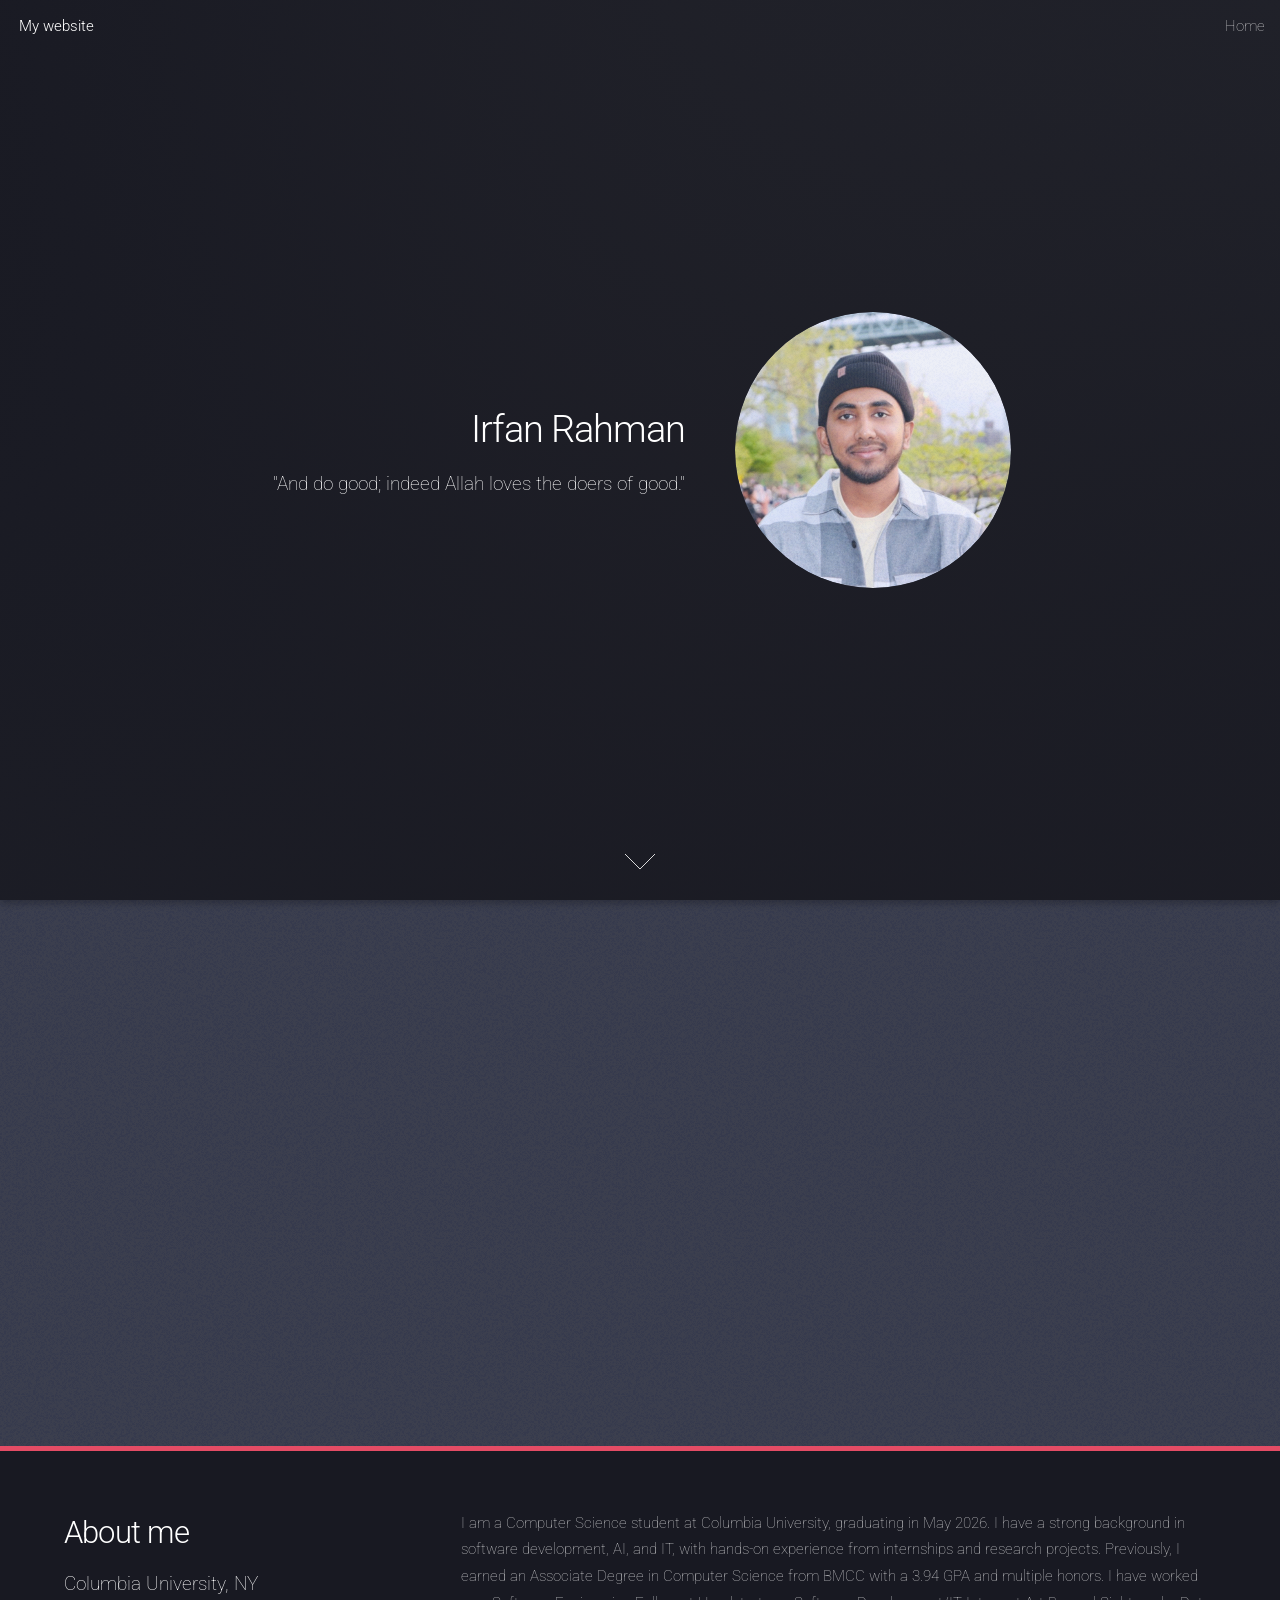
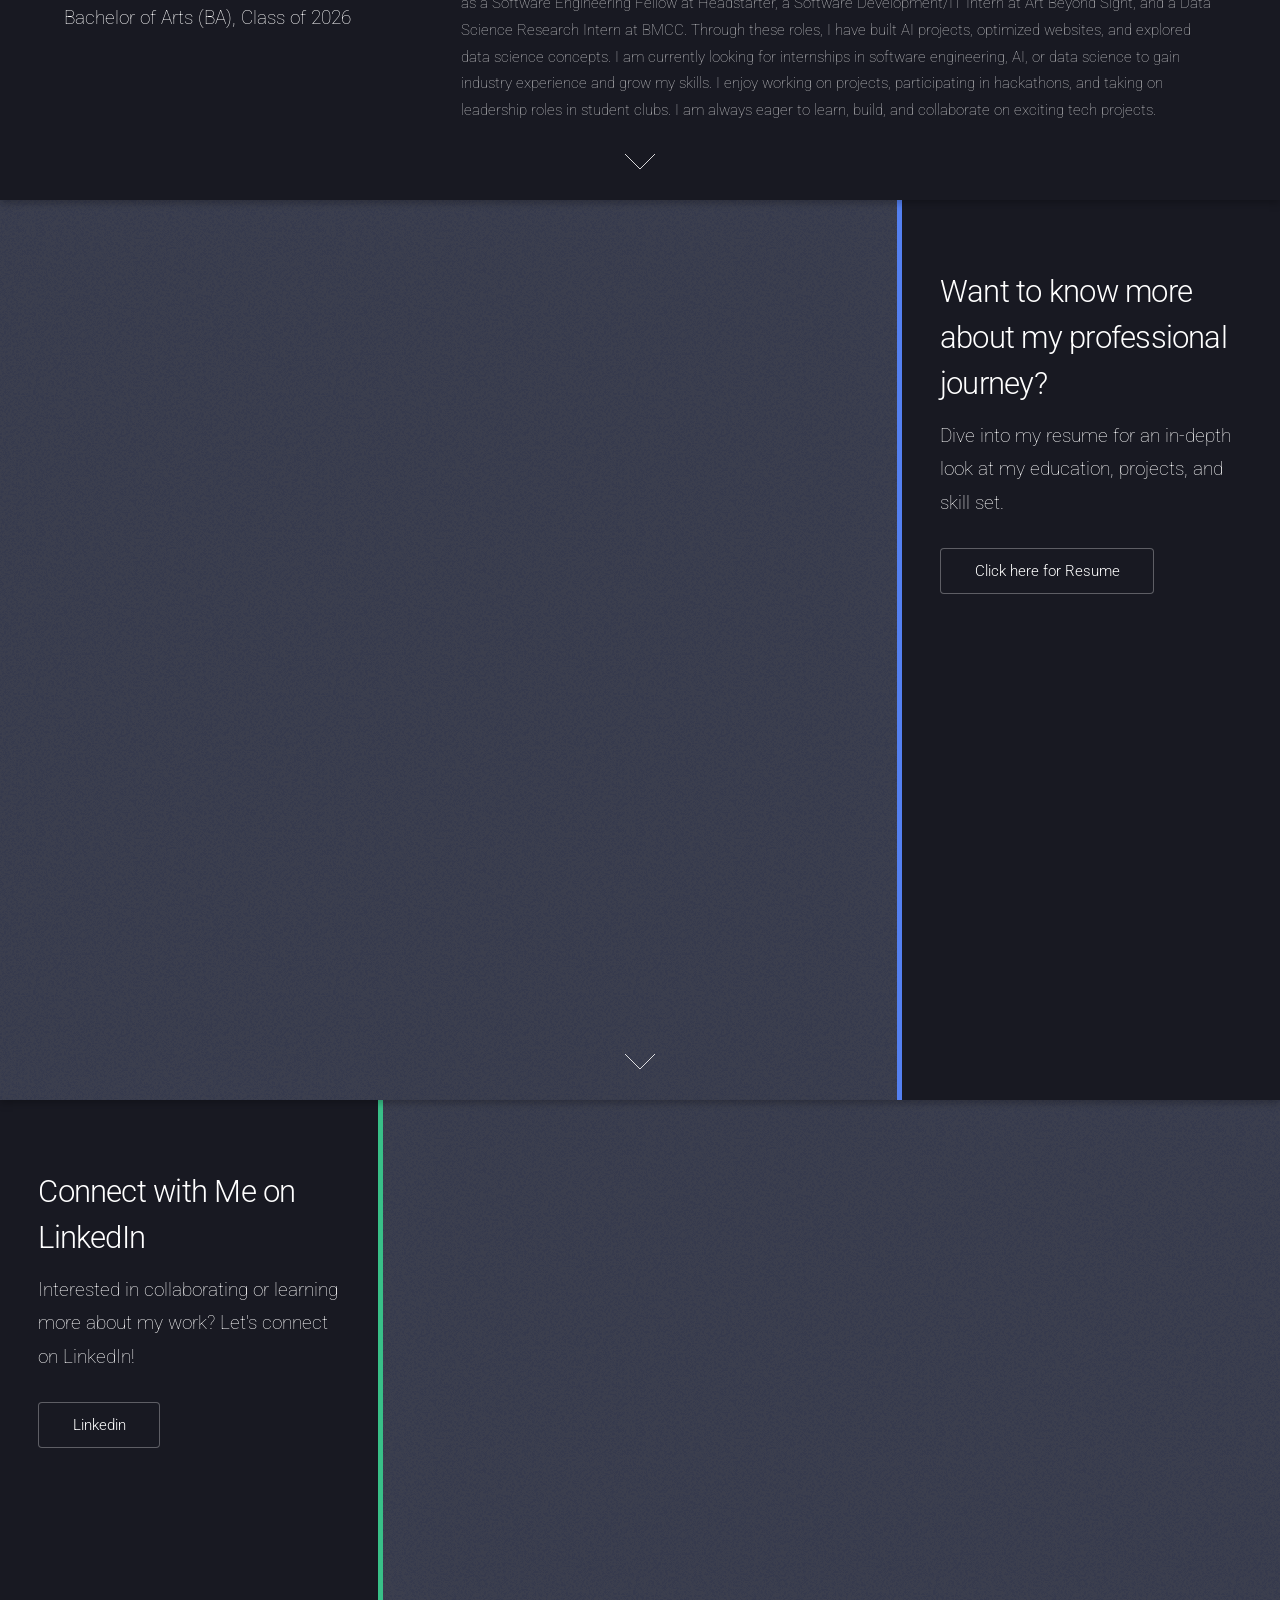
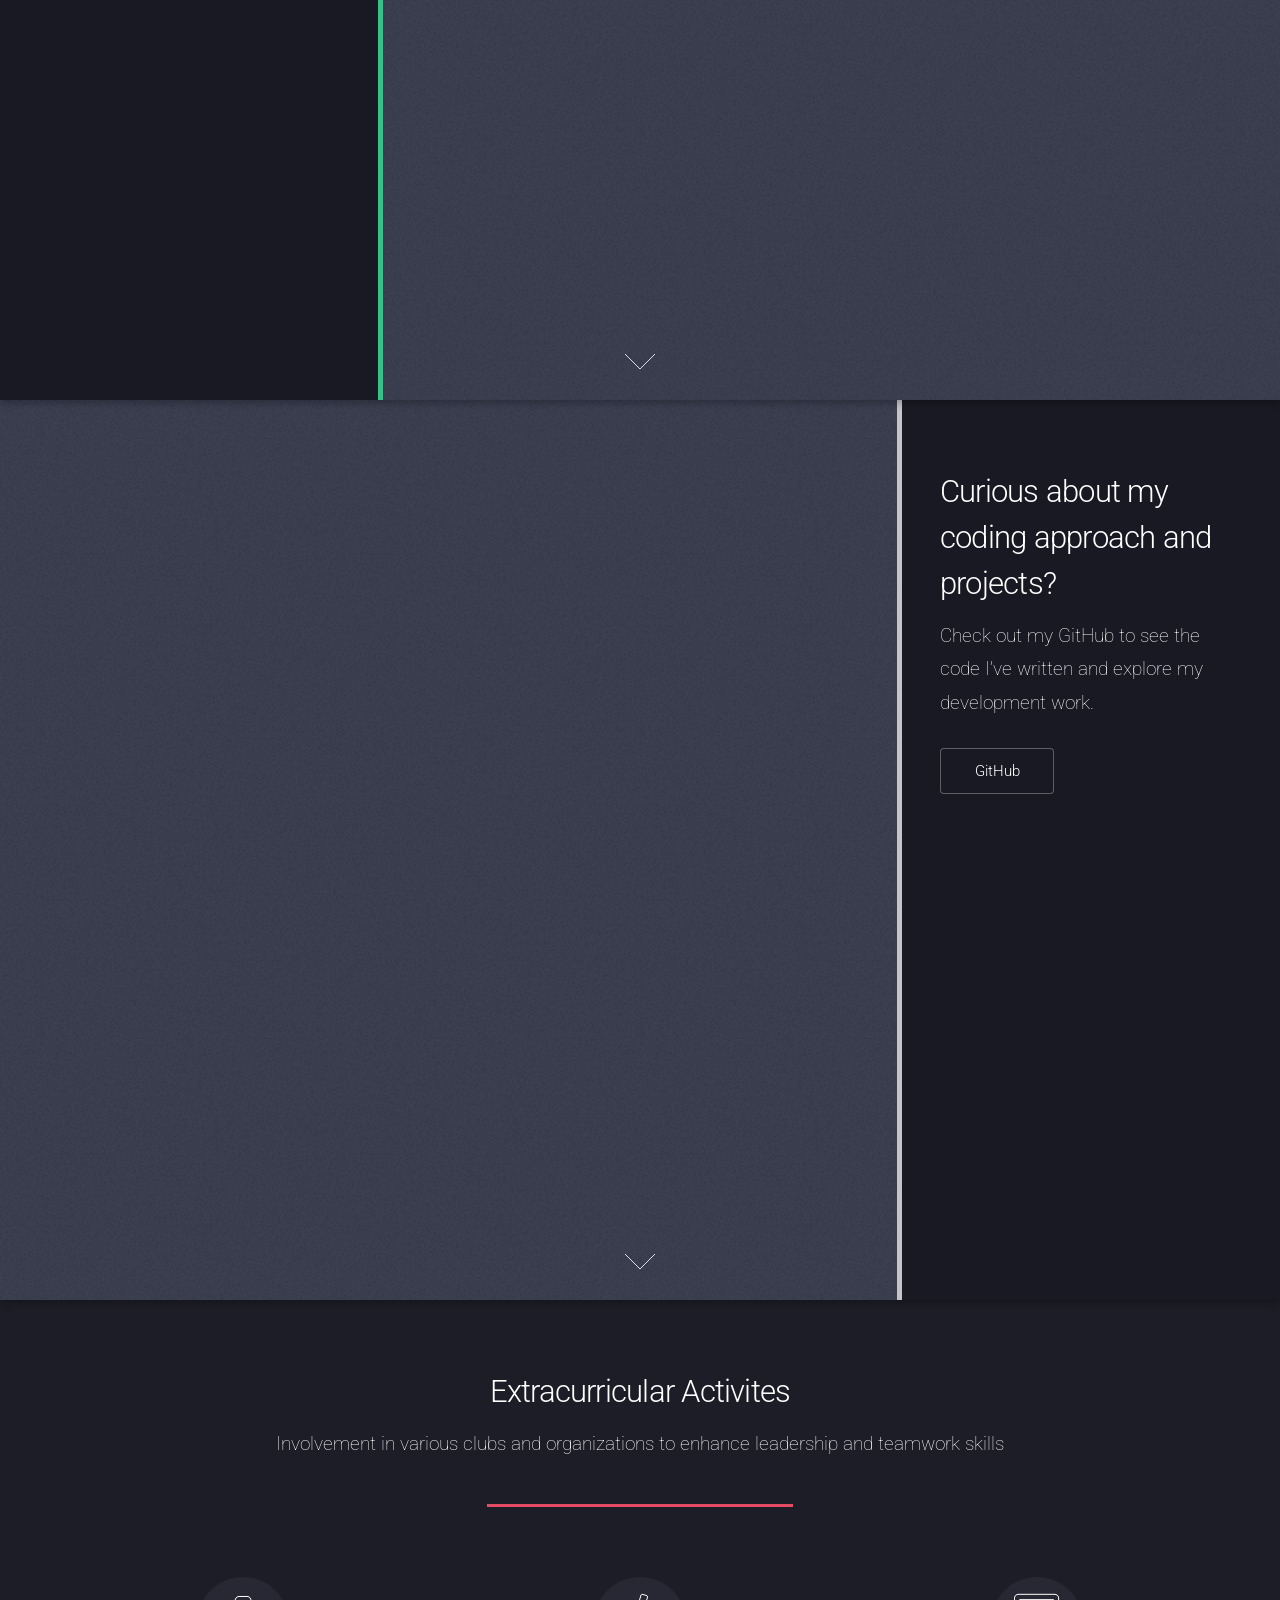
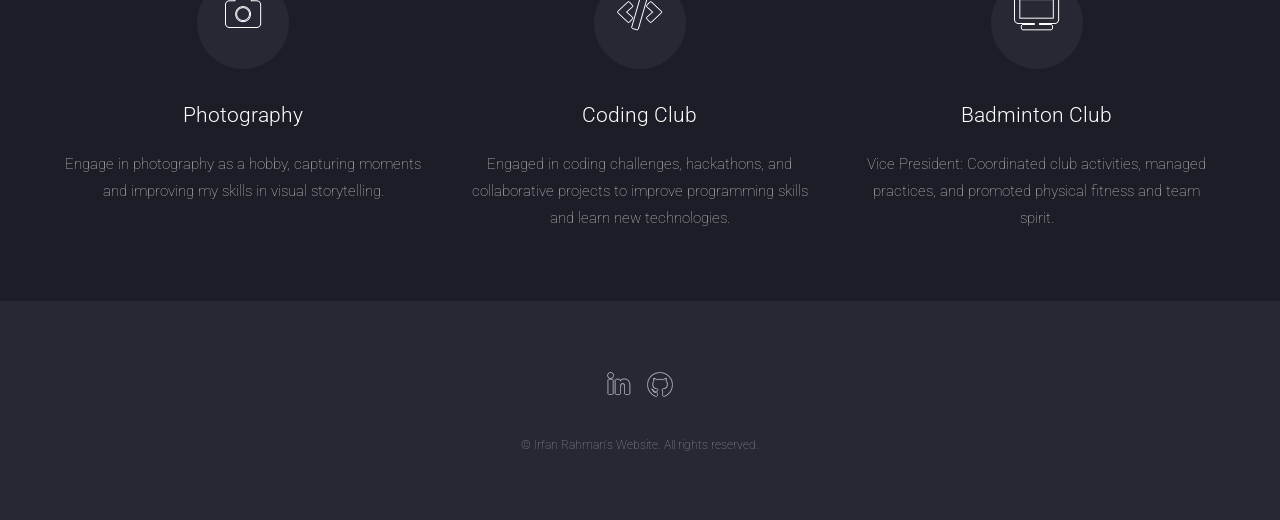
==== index.html @ 09e48b48 "Update the Bio" ====
<!DOCTYPE HTML>

<html>
	<head>
		<title>Irfan Rahman's website</title>
		<meta charset="utf-8" />
		<meta name="viewport" content="width=device-width, initial-scale=1, user-scalable=no" />
		<link rel="stylesheet" href="assets/css/main.css" />
		<noscript><link rel="stylesheet" href="assets/css/noscript.css" /></noscript>

		<!-- Google tag (gtag.js) -->
		<script async src="https://www.googletagmanager.com/gtag/js?id=G-J9W0MHD4BP"></script>
		<script>
		window.dataLayer = window.dataLayer || [];
		function gtag(){dataLayer.push(arguments);}
		gtag('js', new Date());

		gtag('config', 'G-J9W0MHD4BP');
		</script>
		
	</head>
	<body class="is-preload landing">
		<div id="page-wrapper">

			<!-- Header -->
				<header id="header">
					<h1 id="logo"><a href="index.html">My website</a></h1>
					<nav id="nav">
						<ul>
							<li><a href="index.html">Home</a></li>
						</ul>
					</nav>
				</header>

			<!-- Banner -->
				<section id="banner">
					<div class="content">
						<header>
							<h2>Irfan Rahman</h2>
							<p>"And do good; indeed Allah loves the doers of good."</p>
						</header>
						<span class="image"><img src="images/image01.jpeg" alt="" /></span>
					</div>
					<a href="#one" class="goto-next scrolly">Next</a>
				</section>

			<!-- One -->
				<section id="one" class="spotlight style1 bottom">
					<span class="image fit main"><img src="images/image02.jpg" alt="" /></span>
					<div class="content">
						<div class="container">
							<div class="row">
								<div class="col-4 col-12-medium">
									<header>
										<h2>About me</h2>
										<p>Columbia University, NY <br> Bachelor of Arts (BA), Class of 2026 </p>
									</header>
								</div>
								<div class="col-8 col-12-medium">
									<p>
										I am a Computer Science student at Columbia University, graduating in May 2026. I have a strong background in software development, AI, and IT, with hands-on experience from internships and research projects. Previously, I earned an Associate Degree in Computer Science from BMCC with a 3.94 GPA and multiple honors.

										I have worked as a Software Engineering Fellow at Headstarter, a Software Development/IT Intern at Art Beyond Sight, and a Data Science Research Intern at BMCC. Through these roles, I have built AI projects, optimized websites, and explored data science concepts.
										
										I am currently looking for internships in software engineering, AI, or data science to gain industry experience and grow my skills. I enjoy working on projects, participating in hackathons, and taking on leadership roles in student clubs. I am always eager to learn, build, and collaborate on exciting tech projects.</p>
								</div>

							</div>
						</div>
					</div>
					<a href="#two" class="goto-next scrolly">Next</a>
				</section>

			<!-- Two -->
				<section id="two" class="spotlight style2 right">
					<span class="image fit main"><img src="images/image03.jpg" alt="" /></span>
					<div class="content">
						<header>
							<h2>Want to know more about my professional journey?</h2>
							<p>Dive into my resume for an in-depth look at my education, projects, and skill set.</p>
						</header>
						<ul class="actions">
							<li><a href="https://docs.google.com/document/d/1k5MdHJC9OQ_FTLEFs6Q3yPu6JiuLiS8Z/edit?usp=sharing&ouid=113984586094733277003&rtpof=true&sd=true" class="button">Click here for Resume</a></li>
						</ul>
					</div>
					<a href="#three" class="goto-next scrolly">Next</a>
				</section>

			<!-- Three -->
				<section id="three" class="spotlight style3 left">
					<span class="image fit main bottom"><img src="images/Image04.webp" alt="" /></span>
					<div class="content">
						<header>
							<h2>Connect with Me on LinkedIn</h2>
							<p>Interested in collaborating or learning more about my work? Let's connect on LinkedIn!</p>
						</header>
						<ul class="actions">
							<li><a href="https://www.linkedin.com/in/irfan-rahman-897496257/" class="button">Linkedin</a></li>
						</ul>
					</div>
					<a href="#four" class="goto-next scrolly">Next</a>
				</section>

				<!-- Four -->
				<section id="four" class="spotlight style4 right">
					<span class="image fit main bottom"><img src="images/image05.jpg" alt="" /></span>
					<div class="content">
						<header>
							<h2>Curious about my coding approach and projects?</h2>
							<p>Check out my GitHub to see the code I’ve written and explore my development work.</p>
						</header>
						<ul class="actions">
							<li><a href="https://github.com/irfanrahman1" class="button">GitHub</a></li>
						</ul>
					</div>
					<a href="#five" class="goto-next scrolly">Next</a>
				</section>
			<!-- Five -->
				<section id="five" class="wrapper style1 special fade-up">
					<div class="container">
						<header class="major">
							<h2>Extracurricular Activites</h2>
							<p>Involvement in various clubs and organizations to enhance leadership and teamwork skills</p>
						</header>
						<div class="box alt">
							<div class="row gtr-uniform">
								<section class="col-4 col-6-medium col-12-xsmall">
									<span class="icon solid alt major fa-camera"></span>
									<h3>Photography</h3>
									<p>Engage in photography as a hobby, capturing moments and improving my skills in visual storytelling.</p>
								</section>
								<section class="col-4 col-6-medium col-12-xsmall">
									<span class="icon solid alt major fa-code"></span>
									<h3>Coding Club</h3>
									<p>Engaged in coding challenges, hackathons, and collaborative projects to improve programming skills and learn new technologies.</p>
								</section>
								<section class="col-4 col-6-medium col-12-xsmall">
									<span class="icon solid alt major fa-tv"></span>
									<h3>Badminton Club</h3>
									<p>Vice President: Coordinated club activities, managed practices, and promoted physical fitness and team spirit.</p>
								</section>
															
						</div>
						<!--<footer class="major">
							<ul class="actions special">
								<li><a href="#" class="button">Magna sed feugiat</a></li>
							</ul>
						</footer> -->
					</div>
				</section>

			<!-- Five 
				<section id="five" class="wrapper style2 special fade">
					<div class="container">
						<header>
							<h2>Magna faucibus lorem diam</h2>
							<p>Ante metus praesent faucibus ante integer id accumsan eleifend</p>
						</header>
						<form method="post" action="#" class="cta">
							<div class="row gtr-uniform gtr-50">
								<div class="col-8 col-12-xsmall"><input type="email" name="email" id="email" placeholder="Your Email Address" /></div>
								<div class="col-4 col-12-xsmall"><input type="submit" value="Get Started" class="fit primary" /></div>
							</div>
						</form>
					</div>
				</section> -->

			<!-- Footer -->
				<footer id="footer">
					<ul class="icons">
						<li><a href="https://www.linkedin.com/in/irfan-rahman-897496257/" class="icon brands alt fa-linkedin-in"><span class="label">LinkedIn</span></a></li>
						<li><a href="https://github.com/irfanrahman1" class="icon brands alt fa-github"><span class="label">GitHub</span></a></li>
					</ul>
					<ul class="copyright">
						<li>&copy; Irfan Rahman's Website. All rights reserved.</li>
					</ul>
				</footer>

		</div>

		<!-- Scripts -->
			<script src="assets/js/jquery.min.js"></script>
			<script src="assets/js/jquery.scrolly.min.js"></script>
			<script src="assets/js/jquery.dropotron.min.js"></script>
			<script src="assets/js/jquery.scrollex.min.js"></script>
			<script src="assets/js/browser.min.js"></script>
			<script src="assets/js/breakpoints.min.js"></script>
			<script src="assets/js/util.js"></script>
			<script src="assets/js/main.js"></script>

	</body>
</html>
---- assets/css/main.css ----
@import url("fontawesome-all.min.css");
@import url("https://fonts.googleapis.com/css?family=Roboto:100,300,100italic,300italic");



html, body, div, span, applet, object,
iframe, h1, h2, h3, h4, h5, h6, p, blockquote,
pre, a, abbr, acronym, address, big, cite,
code, del, dfn, em, img, ins, kbd, q, s, samp,
small, strike, strong, sub, sup, tt, var, b,
u, i, center, dl, dt, dd, ol, ul, li, fieldset,
form, label, legend, table, caption, tbody,
tfoot, thead, tr, th, td, article, aside,
canvas, details, embed, figure, figcaption,
footer, header, hgroup, menu, nav, output, ruby,
section, summary, time, mark, audio, video {
	margin: 0;
	padding: 0;
	border: 0;
	font-size: 100%;
	font: inherit;
	vertical-align: baseline;}

article, aside, details, figcaption, figure,
footer, header, hgroup, menu, nav, section {
	display: block;}

body {
	line-height: 1;
}

ol, ul {
	list-style: none;
}

blockquote, q {
	quotes: none;
}

	blockquote:before, blockquote:after, q:before, q:after {
		content: '';
		content: none;
	}

table {
	border-collapse: collapse;
	border-spacing: 0;
}

body {
	-webkit-text-size-adjust: none;
}

mark {
	background-color: transparent;
	color: inherit;
}

input::-moz-focus-inner {
	border: 0;
	padding: 0;
}

input, select, textarea {
	-moz-appearance: none;
	-webkit-appearance: none;
	-ms-appearance: none;
	appearance: none;
}

/* Basic */

	html {
		box-sizing: border-box;
	}

	*, *:before, *:after {
		box-sizing: inherit;
	}

	html, body {
		background: #1c1d26;
	}

	body.is-preload *, body.is-preload *:before, body.is-preload *:after {
		-moz-animation: none !important;
		-webkit-animation: none !important;
		-ms-animation: none !important;
		animation: none !important;
		-moz-transition: none !important;
		-webkit-transition: none !important;
		-ms-transition: none !important;
		transition: none !important;
	}

	body, input, select, textarea {
		color: rgba(255, 255, 255, 0.75);
		font-family: "Roboto", Helvetica, sans-serif;
		font-size: 15pt;
		font-weight: 100;
		line-height: 1.75em;
	}

	a {
		-moz-transition: border-color 0.2s ease-in-out, color 0.2s ease-in-out;
		-webkit-transition: border-color 0.2s ease-in-out, color 0.2s ease-in-out;
		-ms-transition: border-color 0.2s ease-in-out, color 0.2s ease-in-out;
		transition: border-color 0.2s ease-in-out, color 0.2s ease-in-out;
		border-bottom: dotted 1px;
		color: #e44c65;
		text-decoration: none;
	}

		a:hover {
			color: #e44c65 !important;
			border-bottom-color: transparent;
		}

	strong, b {
		color: #ffffff;
		font-weight: 300;
	}

	em, i {
		font-style: italic;
	}

	p {
		margin: 0 0 2em 0;
	}

	h1, h2, h3, h4, h5, h6 {
		color: #ffffff;
		font-weight: 300;
		line-height: 1em;
		margin: 0 0 1em 0;
	}

		h1 a, h2 a, h3 a, h4 a, h5 a, h6 a {
			color: inherit;
			border: 0;
		}

	h2 {
		font-size: 2em;
		line-height: 1.5em;
		letter-spacing: -0.025em;
	}

	h3 {
		font-size: 1.35em;
		line-height: 1.5em;
	}

	h4 {
		font-size: 1.1em;
		line-height: 1.5em;
	}

	h5 {
		font-size: 0.9em;
		line-height: 1.5em;
	}

	h6 {
		font-size: 0.7em;
		line-height: 1.5em;
	}

	sub {
		font-size: 0.8em;
		position: relative;
		top: 0.5em;
	}

	sup {
		font-size: 0.8em;
		position: relative;
		top: -0.5em;
	}

	hr {
		border: 0;
		border-bottom: solid 1px rgba(255, 255, 255, 0.3);
		margin: 3em 0;
	}

		hr.major {
			margin: 4em 0;
		}

	blockquote {
		border-left: solid 4px rgba(255, 255, 255, 0.3);
		font-style: italic;
		margin: 0 0 2em 0;
		padding: 0.5em 0 0.5em 2em;
	}

	code {
		background: rgba(255, 255, 255, 0.075);
		border-radius: 4px;
		font-family: "Courier New", monospace;
		font-size: 0.9em;
		margin: 0 0.25em;
		padding: 0.25em 0.65em;
	}

	pre {
		-webkit-overflow-scrolling: touch;
		font-family: "Courier New", monospace;
		font-size: 0.9em;
		margin: 0 0 2em 0;
	}

		pre code {
			display: block;
			line-height: 1.75em;
			padding: 1em 1.5em;
			overflow-x: auto;
		}

	.align-left {
		text-align: left;
	}

	.align-center {
		text-align: center;
	}

	.align-right {
		text-align: right;
	}

/* Loader */

	@-moz-keyframes spinner-show {
		0% {
			opacity: 0;
		}

		100% {
			opacity: 1;
		}
	}

	@-webkit-keyframes spinner-show {
		0% {
			opacity: 0;
		}

		100% {
			opacity: 1;
		}
	}

	@-ms-keyframes spinner-show {
		0% {
			opacity: 0;
		}

		100% {
			opacity: 1;
		}
	}

	@keyframes spinner-show {
		0% {
			opacity: 0;
		}

		100% {
			opacity: 1;
		}
	}

	@-moz-keyframes spinner-hide {
		0% {
			color: rgba(255, 255, 255, 0.15);
			z-index: 100001;
			-moz-transform: scale(1) rotate(0deg);
			-webkit-transform: scale(1) rotate(0deg);
			-ms-transform: scale(1) rotate(0deg);
			transform: scale(1) rotate(0deg);
		}

		99% {
			color: #1c1d26;
			z-index: 100001;
			-moz-transform: scale(0.5) rotate(360deg);
			-webkit-transform: scale(0.5) rotate(360deg);
			-ms-transform: scale(0.5) rotate(360deg);
			transform: scale(0.5) rotate(360deg);
		}

		100% {
			color: #1c1d26;
			z-index: -1;
			-moz-transform: scale(0.5) rotate(360deg);
			-webkit-transform: scale(0.5) rotate(360deg);
			-ms-transform: scale(0.5) rotate(360deg);
			transform: scale(0.5) rotate(360deg);
		}
	}

	@-webkit-keyframes spinner-hide {
		0% {
			color: rgba(255, 255, 255, 0.15);
			z-index: 100001;
			-moz-transform: scale(1) rotate(0deg);
			-webkit-transform: scale(1) rotate(0deg);
			-ms-transform: scale(1) rotate(0deg);
			transform: scale(1) rotate(0deg);
		}

		99% {
			color: #1c1d26;
			z-index: 100001;
			-moz-transform: scale(0.5) rotate(360deg);
			-webkit-transform: scale(0.5) rotate(360deg);
			-ms-transform: scale(0.5) rotate(360deg);
			transform: scale(0.5) rotate(360deg);
		}

		100% {
			color: #1c1d26;
			z-index: -1;
			-moz-transform: scale(0.5) rotate(360deg);
			-webkit-transform: scale(0.5) rotate(360deg);
			-ms-transform: scale(0.5) rotate(360deg);
			transform: scale(0.5) rotate(360deg);
		}
	}

	@-ms-keyframes spinner-hide {
		0% {
			color: rgba(255, 255, 255, 0.15);
			z-index: 100001;
			-moz-transform: scale(1) rotate(0deg);
			-webkit-transform: scale(1) rotate(0deg);
			-ms-transform: scale(1) rotate(0deg);
			transform: scale(1) rotate(0deg);
		}

		99% {
			color: #1c1d26;
			z-index: 100001;
			-moz-transform: scale(0.5) rotate(360deg);
			-webkit-transform: scale(0.5) rotate(360deg);
			-ms-transform: scale(0.5) rotate(360deg);
			transform: scale(0.5) rotate(360deg);
		}

		100% {
			color: #1c1d26;
			z-index: -1;
			-moz-transform: scale(0.5) rotate(360deg);
			-webkit-transform: scale(0.5) rotate(360deg);
			-ms-transform: scale(0.5) rotate(360deg);
			transform: scale(0.5) rotate(360deg);
		}
	}

	@keyframes spinner-hide {
		0% {
			color: rgba(255, 255, 255, 0.15);
			z-index: 100001;
			-moz-transform: scale(1) rotate(0deg);
			-webkit-transform: scale(1) rotate(0deg);
			-ms-transform: scale(1) rotate(0deg);
			transform: scale(1) rotate(0deg);
		}

		99% {
			color: #1c1d26;
			z-index: 100001;
			-moz-transform: scale(0.5) rotate(360deg);
			-webkit-transform: scale(0.5) rotate(360deg);
			-ms-transform: scale(0.5) rotate(360deg);
			transform: scale(0.5) rotate(360deg);
		}

		100% {
			color: #1c1d26;
			z-index: -1;
			-moz-transform: scale(0.5) rotate(360deg);
			-webkit-transform: scale(0.5) rotate(360deg);
			-ms-transform: scale(0.5) rotate(360deg);
			transform: scale(0.5) rotate(360deg);
		}
	}

	@-moz-keyframes spinner-rotate {
		0% {
			-moz-transform: scale(1) rotate(0deg);
			-webkit-transform: scale(1) rotate(0deg);
			-ms-transform: scale(1) rotate(0deg);
			transform: scale(1) rotate(0deg);
		}

		100% {
			-moz-transform: scale(1) rotate(360deg);
			-webkit-transform: scale(1) rotate(360deg);
			-ms-transform: scale(1) rotate(360deg);
			transform: scale(1) rotate(360deg);
		}
	}

	@-webkit-keyframes spinner-rotate {
		0% {
			-moz-transform: scale(1) rotate(0deg);
			-webkit-transform: scale(1) rotate(0deg);
			-ms-transform: scale(1) rotate(0deg);
			transform: scale(1) rotate(0deg);
		}

		100% {
			-moz-transform: scale(1) rotate(360deg);
			-webkit-transform: scale(1) rotate(360deg);
			-ms-transform: scale(1) rotate(360deg);
			transform: scale(1) rotate(360deg);
		}
	}

	@-ms-keyframes spinner-rotate {
		0% {
			-moz-transform: scale(1) rotate(0deg);
			-webkit-transform: scale(1) rotate(0deg);
			-ms-transform: scale(1) rotate(0deg);
			transform: scale(1) rotate(0deg);
		}

		100% {
			-moz-transform: scale(1) rotate(360deg);
			-webkit-transform: scale(1) rotate(360deg);
			-ms-transform: scale(1) rotate(360deg);
			transform: scale(1) rotate(360deg);
		}
	}

	@keyframes spinner-rotate {
		0% {
			-moz-transform: scale(1) rotate(0deg);
			-webkit-transform: scale(1) rotate(0deg);
			-ms-transform: scale(1) rotate(0deg);
			transform: scale(1) rotate(0deg);
		}

		100% {
			-moz-transform: scale(1) rotate(360deg);
			-webkit-transform: scale(1) rotate(360deg);
			-ms-transform: scale(1) rotate(360deg);
			transform: scale(1) rotate(360deg);
		}
	}

	@-moz-keyframes overlay-hide {
		0% {
			opacity: 1;
			z-index: 100000;
		}

		15% {
			opacity: 1;
			z-index: 100000;
		}

		99% {
			opacity: 0;
			z-index: 100000;
		}

		100% {
			opacity: 0;
			z-index: -1;
		}
	}

	@-webkit-keyframes overlay-hide {
		0% {
			opacity: 1;
			z-index: 100000;
		}

		15% {
			opacity: 1;
			z-index: 100000;
		}

		99% {
			opacity: 0;
			z-index: 100000;
		}

		100% {
			opacity: 0;
			z-index: -1;
		}
	}

	@-ms-keyframes overlay-hide {
		0% {
			opacity: 1;
			z-index: 100000;
		}

		15% {
			opacity: 1;
			z-index: 100000;
		}

		99% {
			opacity: 0;
			z-index: 100000;
		}

		100% {
			opacity: 0;
			z-index: -1;
		}
	}

	@keyframes overlay-hide {
		0% {
			opacity: 1;
			z-index: 100000;
		}

		15% {
			opacity: 1;
			z-index: 100000;
		}

		99% {
			opacity: 0;
			z-index: 100000;
		}

		100% {
			opacity: 0;
			z-index: -1;
		}
	}

	body.landing {
		text-decoration: none;
	}

		body.landing:before {
			-moz-osx-font-smoothing: grayscale;
			-webkit-font-smoothing: antialiased;
			display: inline-block;
			font-style: normal;
			font-variant: normal;
			text-rendering: auto;
			line-height: 1;
			text-transform: none !important;
			font-family: 'Font Awesome 5 Free';
			font-weight: 900;
		}

		body.landing:before {
			-moz-animation: spinner-show 1.5s 1 0.25s ease forwards, spinner-hide 0.25s ease-in-out forwards !important;
			-webkit-animation: spinner-show 1.5s 1 0.25s ease forwards, spinner-hide 0.25s ease-in-out forwards !important;
			-ms-animation: spinner-show 1.5s 1 0.25s ease forwards, spinner-hide 0.25s ease-in-out forwards !important;
			animation: spinner-show 1.5s 1 0.25s ease forwards, spinner-hide 0.25s ease-in-out forwards !important;
			-moz-transform-origin: 50% 50%;
			-webkit-transform-origin: 50% 50%;
			-ms-transform-origin: 50% 50%;
			transform-origin: 50% 50%;
			color: rgba(255, 255, 255, 0.15);
			content: '\f1ce';
			cursor: default;
			display: block;
			font-size: 2em;
			height: 2em;
			left: 50%;
			line-height: 2em;
			margin: -1em 0 0 -1em;
			opacity: 0;
			position: fixed;
			text-align: center;
			top: 50%;
			width: 2em;
			z-index: -1;
		}

		body.landing:after {
			-moz-animation: overlay-hide 1.5s ease-in forwards !important;
			-webkit-animation: overlay-hide 1.5s ease-in forwards !important;
			-ms-animation: overlay-hide 1.5s ease-in forwards !important;
			animation: overlay-hide 1.5s ease-in forwards !important;
			background: #1c1d26;
			content: '';
			display: block;
			height: 100%;
			left: 0;
			opacity: 0;
			position: fixed;
			top: 0;
			width: 100%;
			z-index: -1;
		}

		body.landing.is-preload:before {
			-moz-animation: spinner-show 1.5s 1 0.25s ease forwards, spinner-rotate 0.75s infinite linear !important;
			-webkit-animation: spinner-show 1.5s 1 0.25s ease forwards, spinner-rotate 0.75s infinite linear !important;
			-ms-animation: spinner-show 1.5s 1 0.25s ease forwards, spinner-rotate 0.75s infinite linear !important;
			animation: spinner-show 1.5s 1 0.25s ease forwards, spinner-rotate 0.75s infinite linear !important;
			z-index: 100001;
		}

		body.landing.is-preload:after {
			-moz-animation: none !important;
			-webkit-animation: none !important;
			-ms-animation: none !important;
			animation: none !important;
			opacity: 1;
			z-index: 100000;
		}

	@media (-webkit-min-device-pixel-ratio: 2) {

		body.landing:before {
			line-height: 2.025em;
		}

	}

/* Container */

	.container {
		margin: 0 auto;
		max-width: calc(100% - 4em);
		width: 70em;
	}

		.container.xsmall {
			width: 17.5em;
		}

		.container.small {
			width: 35em;
		}

		.container.medium {
			width: 52.5em;
		}

		.container.large {
			width: 87.5em;
		}

		.container.xlarge {
			width: 105em;
		}

		.container.max {
			width: 100%;
		}

		@media screen and (max-width: 1280px) {

			.container {
				width: 90%;
				max-width: 100%;
			}

		}

		@media screen and (max-width: 980px) {

			.container {
				width: 100% !important;
			}

		}

/* Row */

	.row {
		display: flex;
		flex-wrap: wrap;
		box-sizing: border-box;
		align-items: stretch;
	}

		.row > * {
			box-sizing: border-box;
		}

		.row.gtr-uniform > * > :last-child {
			margin-bottom: 0;
		}

		.row.aln-left {
			justify-content: flex-start;
		}

		.row.aln-center {
			justify-content: center;
		}

		.row.aln-right {
			justify-content: flex-end;
		}

		.row.aln-top {
			align-items: flex-start;
		}

		.row.aln-middle {
			align-items: center;
		}

		.row.aln-bottom {
			align-items: flex-end;
		}

		.row > .imp {
			order: -1;
		}

		.row > .col-1 {
			width: 8.33333%;
		}

		.row > .off-1 {
			margin-left: 8.33333%;
		}

		.row > .col-2 {
			width: 16.66667%;
		}

		.row > .off-2 {
			margin-left: 16.66667%;
		}

		.row > .col-3 {
			width: 25%;
		}

		.row > .off-3 {
			margin-left: 25%;
		}

		.row > .col-4 {
			width: 33.33333%;
		}

		.row > .off-4 {
			margin-left: 33.33333%;
		}

		.row > .col-5 {
			width: 41.66667%;
		}

		.row > .off-5 {
			margin-left: 41.66667%;
		}

		.row > .col-6 {
			width: 50%;
		}

		.row > .off-6 {
			margin-left: 50%;
		}

		.row > .col-7 {
			width: 58.33333%;
		}

		.row > .off-7 {
			margin-left: 58.33333%;
		}

		.row > .col-8 {
			width: 66.66667%;
		}

		.row > .off-8 {
			margin-left: 66.66667%;
		}

		.row > .col-9 {
			width: 75%;
		}

		.row > .off-9 {
			margin-left: 75%;
		}

		.row > .col-10 {
			width: 83.33333%;
		}

		.row > .off-10 {
			margin-left: 83.33333%;
		}

		.row > .col-11 {
			width: 91.66667%;
		}

		.row > .off-11 {
			margin-left: 91.66667%;
		}

		.row > .col-12 {
			width: 100%;
		}

		.row > .off-12 {
			margin-left: 100%;
		}

		.row.gtr-0 {
			margin-top: 0;
			margin-left: 0em;
		}

			.row.gtr-0 > * {
				padding: 0 0 0 0em;
			}

			.row.gtr-0.gtr-uniform {
				margin-top: 0em;
			}

				.row.gtr-0.gtr-uniform > * {
					padding-top: 0em;
				}

		.row.gtr-25 {
			margin-top: 0;
			margin-left: -0.625em;
		}

			.row.gtr-25 > * {
				padding: 0 0 0 0.625em;
			}

			.row.gtr-25.gtr-uniform {
				margin-top: -0.625em;
			}

				.row.gtr-25.gtr-uniform > * {
					padding-top: 0.625em;
				}

		.row.gtr-50 {
			margin-top: 0;
			margin-left: -1.25em;
		}

			.row.gtr-50 > * {
				padding: 0 0 0 1.25em;
			}

			.row.gtr-50.gtr-uniform {
				margin-top: -1.25em;
			}

				.row.gtr-50.gtr-uniform > * {
					padding-top: 1.25em;
				}

		.row {
			margin-top: 0;
			margin-left: -2.5em;
		}

			.row > * {
				padding: 0 0 0 2.5em;
			}

			.row.gtr-uniform {
				margin-top: -2.5em;
			}

				.row.gtr-uniform > * {
					padding-top: 2.5em;
				}

		.row.gtr-150 {
			margin-top: 0;
			margin-left: -3.75em;
		}

			.row.gtr-150 > * {
				padding: 0 0 0 3.75em;
			}

			.row.gtr-150.gtr-uniform {
				margin-top: -3.75em;
			}

				.row.gtr-150.gtr-uniform > * {
					padding-top: 3.75em;
				}

		.row.gtr-200 {
			margin-top: 0;
			margin-left: -5em;
		}

			.row.gtr-200 > * {
				padding: 0 0 0 5em;
			}

			.row.gtr-200.gtr-uniform {
				margin-top: -5em;
			}

				.row.gtr-200.gtr-uniform > * {
					padding-top: 5em;
				}

		@media screen and (max-width: 1680px) {

			.row {
				display: flex;
				flex-wrap: wrap;
				box-sizing: border-box;
				align-items: stretch;
			}

				.row > * {
					box-sizing: border-box;
				}

				.row.gtr-uniform > * > :last-child {
					margin-bottom: 0;
				}

				.row.aln-left {
					justify-content: flex-start;
				}

				.row.aln-center {
					justify-content: center;
				}

				.row.aln-right {
					justify-content: flex-end;
				}

				.row.aln-top {
					align-items: flex-start;
				}

				.row.aln-middle {
					align-items: center;
				}

				.row.aln-bottom {
					align-items: flex-end;
				}

				.row > .imp-xlarge {
					order: -1;
				}

				.row > .col-1-xlarge {
					width: 8.33333%;
				}

				.row > .off-1-xlarge {
					margin-left: 8.33333%;
				}

				.row > .col-2-xlarge {
					width: 16.66667%;
				}

				.row > .off-2-xlarge {
					margin-left: 16.66667%;
				}

				.row > .col-3-xlarge {
					width: 25%;
				}

				.row > .off-3-xlarge {
					margin-left: 25%;
				}

				.row > .col-4-xlarge {
					width: 33.33333%;
				}

				.row > .off-4-xlarge {
					margin-left: 33.33333%;
				}

				.row > .col-5-xlarge {
					width: 41.66667%;
				}

				.row > .off-5-xlarge {
					margin-left: 41.66667%;
				}

				.row > .col-6-xlarge {
					width: 50%;
				}

				.row > .off-6-xlarge {
					margin-left: 50%;
				}

				.row > .col-7-xlarge {
					width: 58.33333%;
				}

				.row > .off-7-xlarge {
					margin-left: 58.33333%;
				}

				.row > .col-8-xlarge {
					width: 66.66667%;
				}

				.row > .off-8-xlarge {
					margin-left: 66.66667%;
				}

				.row > .col-9-xlarge {
					width: 75%;
				}

				.row > .off-9-xlarge {
					margin-left: 75%;
				}

				.row > .col-10-xlarge {
					width: 83.33333%;
				}

				.row > .off-10-xlarge {
					margin-left: 83.33333%;
				}

				.row > .col-11-xlarge {
					width: 91.66667%;
				}

				.row > .off-11-xlarge {
					margin-left: 91.66667%;
				}

				.row > .col-12-xlarge {
					width: 100%;
				}

				.row > .off-12-xlarge {
					margin-left: 100%;
				}

				.row.gtr-0 {
					margin-top: 0;
					margin-left: 0em;
				}

					.row.gtr-0 > * {
						padding: 0 0 0 0em;
					}

					.row.gtr-0.gtr-uniform {
						margin-top: 0em;
					}

						.row.gtr-0.gtr-uniform > * {
							padding-top: 0em;
						}

				.row.gtr-25 {
					margin-top: 0;
					margin-left: -0.625em;
				}

					.row.gtr-25 > * {
						padding: 0 0 0 0.625em;
					}

					.row.gtr-25.gtr-uniform {
						margin-top: -0.625em;
					}

						.row.gtr-25.gtr-uniform > * {
							padding-top: 0.625em;
						}

				.row.gtr-50 {
					margin-top: 0;
					margin-left: -1.25em;
				}

					.row.gtr-50 > * {
						padding: 0 0 0 1.25em;
					}

					.row.gtr-50.gtr-uniform {
						margin-top: -1.25em;
					}

						.row.gtr-50.gtr-uniform > * {
							padding-top: 1.25em;
						}

				.row {
					margin-top: 0;
					margin-left: -2.5em;
				}

					.row > * {
						padding: 0 0 0 2.5em;
					}

					.row.gtr-uniform {
						margin-top: -2.5em;
					}

						.row.gtr-uniform > * {
							padding-top: 2.5em;
						}

				.row.gtr-150 {
					margin-top: 0;
					margin-left: -3.75em;
				}

					.row.gtr-150 > * {
						padding: 0 0 0 3.75em;
					}

					.row.gtr-150.gtr-uniform {
						margin-top: -3.75em;
					}

						.row.gtr-150.gtr-uniform > * {
							padding-top: 3.75em;
						}

				.row.gtr-200 {
					margin-top: 0;
					margin-left: -5em;
				}

					.row.gtr-200 > * {
						padding: 0 0 0 5em;
					}

					.row.gtr-200.gtr-uniform {
						margin-top: -5em;
					}

						.row.gtr-200.gtr-uniform > * {
							padding-top: 5em;
						}

		}

		@media screen and (max-width: 1280px) {

			.row {
				display: flex;
				flex-wrap: wrap;
				box-sizing: border-box;
				align-items: stretch;
			}

				.row > * {
					box-sizing: border-box;
				}

				.row.gtr-uniform > * > :last-child {
					margin-bottom: 0;
				}

				.row.aln-left {
					justify-content: flex-start;
				}

				.row.aln-center {
					justify-content: center;
				}

				.row.aln-right {
					justify-content: flex-end;
				}

				.row.aln-top {
					align-items: flex-start;
				}

				.row.aln-middle {
					align-items: center;
				}

				.row.aln-bottom {
					align-items: flex-end;
				}

				.row > .imp-large {
					order: -1;
				}

				.row > .col-1-large {
					width: 8.33333%;
				}

				.row > .off-1-large {
					margin-left: 8.33333%;
				}

				.row > .col-2-large {
					width: 16.66667%;
				}

				.row > .off-2-large {
					margin-left: 16.66667%;
				}

				.row > .col-3-large {
					width: 25%;
				}

				.row > .off-3-large {
					margin-left: 25%;
				}

				.row > .col-4-large {
					width: 33.33333%;
				}

				.row > .off-4-large {
					margin-left: 33.33333%;
				}

				.row > .col-5-large {
					width: 41.66667%;
				}

				.row > .off-5-large {
					margin-left: 41.66667%;
				}

				.row > .col-6-large {
					width: 50%;
				}

				.row > .off-6-large {
					margin-left: 50%;
				}

				.row > .col-7-large {
					width: 58.33333%;
				}

				.row > .off-7-large {
					margin-left: 58.33333%;
				}

				.row > .col-8-large {
					width: 66.66667%;
				}

				.row > .off-8-large {
					margin-left: 66.66667%;
				}

				.row > .col-9-large {
					width: 75%;
				}

				.row > .off-9-large {
					margin-left: 75%;
				}

				.row > .col-10-large {
					width: 83.33333%;
				}

				.row > .off-10-large {
					margin-left: 83.33333%;
				}

				.row > .col-11-large {
					width: 91.66667%;
				}

				.row > .off-11-large {
					margin-left: 91.66667%;
				}

				.row > .col-12-large {
					width: 100%;
				}

				.row > .off-12-large {
					margin-left: 100%;
				}

				.row.gtr-0 {
					margin-top: 0;
					margin-left: 0em;
				}

					.row.gtr-0 > * {
						padding: 0 0 0 0em;
					}

					.row.gtr-0.gtr-uniform {
						margin-top: 0em;
					}

						.row.gtr-0.gtr-uniform > * {
							padding-top: 0em;
						}

				.row.gtr-25 {
					margin-top: 0;
					margin-left: -0.625em;
				}

					.row.gtr-25 > * {
						padding: 0 0 0 0.625em;
					}

					.row.gtr-25.gtr-uniform {
						margin-top: -0.625em;
					}

						.row.gtr-25.gtr-uniform > * {
							padding-top: 0.625em;
						}

				.row.gtr-50 {
					margin-top: 0;
					margin-left: -1.25em;
				}

					.row.gtr-50 > * {
						padding: 0 0 0 1.25em;
					}

					.row.gtr-50.gtr-uniform {
						margin-top: -1.25em;
					}

						.row.gtr-50.gtr-uniform > * {
							padding-top: 1.25em;
						}

				.row {
					margin-top: 0;
					margin-left: -2.5em;
				}

					.row > * {
						padding: 0 0 0 2.5em;
					}

					.row.gtr-uniform {
						margin-top: -2.5em;
					}

						.row.gtr-uniform > * {
							padding-top: 2.5em;
						}

				.row.gtr-150 {
					margin-top: 0;
					margin-left: -3.75em;
				}

					.row.gtr-150 > * {
						padding: 0 0 0 3.75em;
					}

					.row.gtr-150.gtr-uniform {
						margin-top: -3.75em;
					}

						.row.gtr-150.gtr-uniform > * {
							padding-top: 3.75em;
						}

				.row.gtr-200 {
					margin-top: 0;
					margin-left: -5em;
				}

					.row.gtr-200 > * {
						padding: 0 0 0 5em;
					}

					.row.gtr-200.gtr-uniform {
						margin-top: -5em;
					}

						.row.gtr-200.gtr-uniform > * {
							padding-top: 5em;
						}

		}

		@media screen and (max-width: 980px) {

			.row {
				display: flex;
				flex-wrap: wrap;
				box-sizing: border-box;
				align-items: stretch;
			}

				.row > * {
					box-sizing: border-box;
				}

				.row.gtr-uniform > * > :last-child {
					margin-bottom: 0;
				}

				.row.aln-left {
					justify-content: flex-start;
				}

				.row.aln-center {
					justify-content: center;
				}

				.row.aln-right {
					justify-content: flex-end;
				}

				.row.aln-top {
					align-items: flex-start;
				}

				.row.aln-middle {
					align-items: center;
				}

				.row.aln-bottom {
					align-items: flex-end;
				}

				.row > .imp-medium {
					order: -1;
				}

				.row > .col-1-medium {
					width: 8.33333%;
				}

				.row > .off-1-medium {
					margin-left: 8.33333%;
				}

				.row > .col-2-medium {
					width: 16.66667%;
				}

				.row > .off-2-medium {
					margin-left: 16.66667%;
				}

				.row > .col-3-medium {
					width: 25%;
				}

				.row > .off-3-medium {
					margin-left: 25%;
				}

				.row > .col-4-medium {
					width: 33.33333%;
				}

				.row > .off-4-medium {
					margin-left: 33.33333%;
				}

				.row > .col-5-medium {
					width: 41.66667%;
				}

				.row > .off-5-medium {
					margin-left: 41.66667%;
				}

				.row > .col-6-medium {
					width: 50%;
				}

				.row > .off-6-medium {
					margin-left: 50%;
				}

				.row > .col-7-medium {
					width: 58.33333%;
				}

				.row > .off-7-medium {
					margin-left: 58.33333%;
				}

				.row > .col-8-medium {
					width: 66.66667%;
				}

				.row > .off-8-medium {
					margin-left: 66.66667%;
				}

				.row > .col-9-medium {
					width: 75%;
				}

				.row > .off-9-medium {
					margin-left: 75%;
				}

				.row > .col-10-medium {
					width: 83.33333%;
				}

				.row > .off-10-medium {
					margin-left: 83.33333%;
				}

				.row > .col-11-medium {
					width: 91.66667%;
				}

				.row > .off-11-medium {
					margin-left: 91.66667%;
				}

				.row > .col-12-medium {
					width: 100%;
				}

				.row > .off-12-medium {
					margin-left: 100%;
				}

				.row.gtr-0 {
					margin-top: 0;
					margin-left: 0em;
				}

					.row.gtr-0 > * {
						padding: 0 0 0 0em;
					}

					.row.gtr-0.gtr-uniform {
						margin-top: 0em;
					}

						.row.gtr-0.gtr-uniform > * {
							padding-top: 0em;
						}

				.row.gtr-25 {
					margin-top: 0;
					margin-left: -0.625em;
				}

					.row.gtr-25 > * {
						padding: 0 0 0 0.625em;
					}

					.row.gtr-25.gtr-uniform {
						margin-top: -0.625em;
					}

						.row.gtr-25.gtr-uniform > * {
							padding-top: 0.625em;
						}

				.row.gtr-50 {
					margin-top: 0;
					margin-left: -1.25em;
				}

					.row.gtr-50 > * {
						padding: 0 0 0 1.25em;
					}

					.row.gtr-50.gtr-uniform {
						margin-top: -1.25em;
					}

						.row.gtr-50.gtr-uniform > * {
							padding-top: 1.25em;
						}

				.row {
					margin-top: 0;
					margin-left: -2.5em;
				}

					.row > * {
						padding: 0 0 0 2.5em;
					}

					.row.gtr-uniform {
						margin-top: -2.5em;
					}

						.row.gtr-uniform > * {
							padding-top: 2.5em;
						}

				.row.gtr-150 {
					margin-top: 0;
					margin-left: -3.75em;
				}

					.row.gtr-150 > * {
						padding: 0 0 0 3.75em;
					}

					.row.gtr-150.gtr-uniform {
						margin-top: -3.75em;
					}

						.row.gtr-150.gtr-uniform > * {
							padding-top: 3.75em;
						}

				.row.gtr-200 {
					margin-top: 0;
					margin-left: -5em;
				}

					.row.gtr-200 > * {
						padding: 0 0 0 5em;
					}

					.row.gtr-200.gtr-uniform {
						margin-top: -5em;
					}

						.row.gtr-200.gtr-uniform > * {
							padding-top: 5em;
						}

		}

		@media screen and (max-width: 736px) {

			.row {
				display: flex;
				flex-wrap: wrap;
				box-sizing: border-box;
				align-items: stretch;
			}

				.row > * {
					box-sizing: border-box;
				}

				.row.gtr-uniform > * > :last-child {
					margin-bottom: 0;
				}

				.row.aln-left {
					justify-content: flex-start;
				}

				.row.aln-center {
					justify-content: center;
				}

				.row.aln-right {
					justify-content: flex-end;
				}

				.row.aln-top {
					align-items: flex-start;
				}

				.row.aln-middle {
					align-items: center;
				}

				.row.aln-bottom {
					align-items: flex-end;
				}

				.row > .imp-small {
					order: -1;
				}

				.row > .col-1-small {
					width: 8.33333%;
				}

				.row > .off-1-small {
					margin-left: 8.33333%;
				}

				.row > .col-2-small {
					width: 16.66667%;
				}

				.row > .off-2-small {
					margin-left: 16.66667%;
				}

				.row > .col-3-small {
					width: 25%;
				}

				.row > .off-3-small {
					margin-left: 25%;
				}

				.row > .col-4-small {
					width: 33.33333%;
				}

				.row > .off-4-small {
					margin-left: 33.33333%;
				}

				.row > .col-5-small {
					width: 41.66667%;
				}

				.row > .off-5-small {
					margin-left: 41.66667%;
				}

				.row > .col-6-small {
					width: 50%;
				}

				.row > .off-6-small {
					margin-left: 50%;
				}

				.row > .col-7-small {
					width: 58.33333%;
				}

				.row > .off-7-small {
					margin-left: 58.33333%;
				}

				.row > .col-8-small {
					width: 66.66667%;
				}

				.row > .off-8-small {
					margin-left: 66.66667%;
				}

				.row > .col-9-small {
					width: 75%;
				}

				.row > .off-9-small {
					margin-left: 75%;
				}

				.row > .col-10-small {
					width: 83.33333%;
				}

				.row > .off-10-small {
					margin-left: 83.33333%;
				}

				.row > .col-11-small {
					width: 91.66667%;
				}

				.row > .off-11-small {
					margin-left: 91.66667%;
				}

				.row > .col-12-small {
					width: 100%;
				}

				.row > .off-12-small {
					margin-left: 100%;
				}

				.row.gtr-0 {
					margin-top: 0;
					margin-left: 0em;
				}

					.row.gtr-0 > * {
						padding: 0 0 0 0em;
					}

					.row.gtr-0.gtr-uniform {
						margin-top: 0em;
					}

						.row.gtr-0.gtr-uniform > * {
							padding-top: 0em;
						}

				.row.gtr-25 {
					margin-top: 0;
					margin-left: -0.625em;
				}

					.row.gtr-25 > * {
						padding: 0 0 0 0.625em;
					}

					.row.gtr-25.gtr-uniform {
						margin-top: -0.625em;
					}

						.row.gtr-25.gtr-uniform > * {
							padding-top: 0.625em;
						}

				.row.gtr-50 {
					margin-top: 0;
					margin-left: -1.25em;
				}

					.row.gtr-50 > * {
						padding: 0 0 0 1.25em;
					}

					.row.gtr-50.gtr-uniform {
						margin-top: -1.25em;
					}

						.row.gtr-50.gtr-uniform > * {
							padding-top: 1.25em;
						}

				.row {
					margin-top: 0;
					margin-left: -2.5em;
				}

					.row > * {
						padding: 0 0 0 2.5em;
					}

					.row.gtr-uniform {
						margin-top: -2.5em;
					}

						.row.gtr-uniform > * {
							padding-top: 2.5em;
						}

				.row.gtr-150 {
					margin-top: 0;
					margin-left: -3.75em;
				}

					.row.gtr-150 > * {
						padding: 0 0 0 3.75em;
					}

					.row.gtr-150.gtr-uniform {
						margin-top: -3.75em;
					}

						.row.gtr-150.gtr-uniform > * {
							padding-top: 3.75em;
						}

				.row.gtr-200 {
					margin-top: 0;
					margin-left: -5em;
				}

					.row.gtr-200 > * {
						padding: 0 0 0 5em;
					}

					.row.gtr-200.gtr-uniform {
						margin-top: -5em;
					}

						.row.gtr-200.gtr-uniform > * {
							padding-top: 5em;
						}

		}

		@media screen and (max-width: 480px) {

			.row {
				display: flex;
				flex-wrap: wrap;
				box-sizing: border-box;
				align-items: stretch;
			}

				.row > * {
					box-sizing: border-box;
				}

				.row.gtr-uniform > * > :last-child {
					margin-bottom: 0;
				}

				.row.aln-left {
					justify-content: flex-start;
				}

				.row.aln-center {
					justify-content: center;
				}

				.row.aln-right {
					justify-content: flex-end;
				}

				.row.aln-top {
					align-items: flex-start;
				}

				.row.aln-middle {
					align-items: center;
				}

				.row.aln-bottom {
					align-items: flex-end;
				}

				.row > .imp-xsmall {
					order: -1;
				}

				.row > .col-1-xsmall {
					width: 8.33333%;
				}

				.row > .off-1-xsmall {
					margin-left: 8.33333%;
				}

				.row > .col-2-xsmall {
					width: 16.66667%;
				}

				.row > .off-2-xsmall {
					margin-left: 16.66667%;
				}

				.row > .col-3-xsmall {
					width: 25%;
				}

				.row > .off-3-xsmall {
					margin-left: 25%;
				}

				.row > .col-4-xsmall {
					width: 33.33333%;
				}

				.row > .off-4-xsmall {
					margin-left: 33.33333%;
				}

				.row > .col-5-xsmall {
					width: 41.66667%;
				}

				.row > .off-5-xsmall {
					margin-left: 41.66667%;
				}

				.row > .col-6-xsmall {
					width: 50%;
				}

				.row > .off-6-xsmall {
					margin-left: 50%;
				}

				.row > .col-7-xsmall {
					width: 58.33333%;
				}

				.row > .off-7-xsmall {
					margin-left: 58.33333%;
				}

				.row > .col-8-xsmall {
					width: 66.66667%;
				}

				.row > .off-8-xsmall {
					margin-left: 66.66667%;
				}

				.row > .col-9-xsmall {
					width: 75%;
				}

				.row > .off-9-xsmall {
					margin-left: 75%;
				}

				.row > .col-10-xsmall {
					width: 83.33333%;
				}

				.row > .off-10-xsmall {
					margin-left: 83.33333%;
				}

				.row > .col-11-xsmall {
					width: 91.66667%;
				}

				.row > .off-11-xsmall {
					margin-left: 91.66667%;
				}

				.row > .col-12-xsmall {
					width: 100%;
				}

				.row > .off-12-xsmall {
					margin-left: 100%;
				}

				.row.gtr-0 {
					margin-top: 0;
					margin-left: 0em;
				}

					.row.gtr-0 > * {
						padding: 0 0 0 0em;
					}

					.row.gtr-0.gtr-uniform {
						margin-top: 0em;
					}

						.row.gtr-0.gtr-uniform > * {
							padding-top: 0em;
						}

				.row.gtr-25 {
					margin-top: 0;
					margin-left: -0.625em;
				}

					.row.gtr-25 > * {
						padding: 0 0 0 0.625em;
					}

					.row.gtr-25.gtr-uniform {
						margin-top: -0.625em;
					}

						.row.gtr-25.gtr-uniform > * {
							padding-top: 0.625em;
						}

				.row.gtr-50 {
					margin-top: 0;
					margin-left: -1.25em;
				}

					.row.gtr-50 > * {
						padding: 0 0 0 1.25em;
					}

					.row.gtr-50.gtr-uniform {
						margin-top: -1.25em;
					}

						.row.gtr-50.gtr-uniform > * {
							padding-top: 1.25em;
						}

				.row {
					margin-top: 0;
					margin-left: -2.5em;
				}

					.row > * {
						padding: 0 0 0 2.5em;
					}

					.row.gtr-uniform {
						margin-top: -2.5em;
					}

						.row.gtr-uniform > * {
							padding-top: 2.5em;
						}

				.row.gtr-150 {
					margin-top: 0;
					margin-left: -3.75em;
				}

					.row.gtr-150 > * {
						padding: 0 0 0 3.75em;
					}

					.row.gtr-150.gtr-uniform {
						margin-top: -3.75em;
					}

						.row.gtr-150.gtr-uniform > * {
							padding-top: 3.75em;
						}

				.row.gtr-200 {
					margin-top: 0;
					margin-left: -5em;
				}

					.row.gtr-200 > * {
						padding: 0 0 0 5em;
					}

					.row.gtr-200.gtr-uniform {
						margin-top: -5em;
					}

						.row.gtr-200.gtr-uniform > * {
							padding-top: 5em;
						}

		}

/* Section/Article */

	section.special, article.special {
		text-align: center;
	}

	header p {
		color: #ffffff;
		position: relative;
		margin: 0 0 1.5em 0;
	}

	header h2 + p {
		font-size: 1.25em;
		margin-top: -1em;
		line-height: 1.75em;
	}

	header h3 + p {
		font-size: 1.1em;
		margin-top: -0.8em;
		line-height: 1.75em;
	}

	header h4 + p,
	header h5 + p,
	header h6 + p {
		font-size: 0.9em;
		margin-top: -0.6em;
		line-height: 1.5em;
	}

	header.major {
		margin: 0 0 4em 0;
		position: relative;
		text-align: center;
	}

		header.major:after {
			background: #e44c65;
			content: '';
			display: inline-block;
			height: 0.2em;
			max-width: 20em;
			width: 75%;
		}

	footer.major {
		margin: 4em 0 0 0;
	}

/* Form */

	form {
		margin: 0 0 2em 0;
	}

		form.cta {
			max-width: 35em;
			margin-left: auto;
			margin-right: auto;
		}

	label {
		color: #ffffff;
		display: block;
		font-size: 0.9em;
		font-weight: 300;
		margin: 0 0 1em 0;
	}

	input[type="text"],
	input[type="password"],
	input[type="email"],
	select,
	textarea {
		-moz-appearance: none;
		-webkit-appearance: none;
		-ms-appearance: none;
		appearance: none;
		-moz-transition: border-color 0.2s ease-in-out;
		-webkit-transition: border-color 0.2s ease-in-out;
		-ms-transition: border-color 0.2s ease-in-out;
		transition: border-color 0.2s ease-in-out;
		background: transparent;
		border-radius: 4px;
		border: solid 1px rgba(255, 255, 255, 0.3);
		color: inherit;
		display: block;
		outline: 0;
		padding: 0 1em;
		text-decoration: none;
		width: 100%;
	}

		input[type="text"]:invalid,
		input[type="password"]:invalid,
		input[type="email"]:invalid,
		select:invalid,
		textarea:invalid {
			box-shadow: none;
		}

		input[type="text"]:focus,
		input[type="password"]:focus,
		input[type="email"]:focus,
		select:focus,
		textarea:focus {
			border-color: #e44c65;
		}

	select {
		background-image: url("data:image/svg+xml;charset=utf8,%3Csvg xmlns='http://www.w3.org/2000/svg' width='40' height='40' preserveAspectRatio='none' viewBox='0 0 40 40'%3E%3Cpath d='M9.4,12.3l10.4,10.4l10.4-10.4c0.2-0.2,0.5-0.4,0.9-0.4c0.3,0,0.6,0.1,0.9,0.4l3.3,3.3c0.2,0.2,0.4,0.5,0.4,0.9 c0,0.4-0.1,0.6-0.4,0.9L20.7,31.9c-0.2,0.2-0.5,0.4-0.9,0.4c-0.3,0-0.6-0.1-0.9-0.4L4.3,17.3c-0.2-0.2-0.4-0.5-0.4-0.9 c0-0.4,0.1-0.6,0.4-0.9l3.3-3.3c0.2-0.2,0.5-0.4,0.9-0.4S9.1,12.1,9.4,12.3z' fill='rgba(255, 255, 255, 0.3)' /%3E%3C/svg%3E");
		background-size: 1.25rem;
		background-repeat: no-repeat;
		background-position: calc(100% - 1rem) center;
		height: 3em;
		padding-right: 3em;
		text-overflow: ellipsis;
	}

		select option {
			color: #ffffff;
			background: #1c1d26;
		}

		select:focus::-ms-value {
			background-color: transparent;
		}

		select::-ms-expand {
			display: none;
		}

	input[type="text"],
	input[type="password"],
	input[type="email"],
	select {
		height: 3em;
	}

	textarea {
		padding: 0.75em 1em;
	}

	input[type="checkbox"],
	input[type="radio"] {
		-moz-appearance: none;
		-webkit-appearance: none;
		-ms-appearance: none;
		appearance: none;
		display: block;
		float: left;
		margin-right: -2em;
		opacity: 0;
		width: 1em;
		z-index: -1;
	}

		input[type="checkbox"] + label,
		input[type="radio"] + label {
			text-decoration: none;
			color: rgba(255, 255, 255, 0.75);
			cursor: pointer;
			display: inline-block;
			font-size: 1em;
			font-weight: 100;
			padding-left: 2.55em;
			padding-right: 0.75em;
			position: relative;
		}

			input[type="checkbox"] + label:before,
			input[type="radio"] + label:before {
				-moz-osx-font-smoothing: grayscale;
				-webkit-font-smoothing: antialiased;
				display: inline-block;
				font-style: normal;
				font-variant: normal;
				text-rendering: auto;
				line-height: 1;
				text-transform: none !important;
				font-family: 'Font Awesome 5 Free';
				font-weight: 900;
			}

			input[type="checkbox"] + label:before,
			input[type="radio"] + label:before {
				border-radius: 4px;
				border: solid 1px rgba(255, 255, 255, 0.3);
				content: '';
				display: inline-block;
				font-size: 0.8em;
				height: 2.25em;
				left: 0;
				line-height: 2.25em;
				position: absolute;
				text-align: center;
				top: 0;
				width: 2.25em;
			}

		input[type="checkbox"]:checked + label:before,
		input[type="radio"]:checked + label:before {
			background: rgba(255, 255, 255, 0.25);
			color: #ffffff;
			content: '\f00c';
		}

		input[type="checkbox"]:focus + label:before,
		input[type="radio"]:focus + label:before {
			border-color: #e44c65;
		}

	input[type="checkbox"] + label:before {
		border-radius: 4px;
	}

	input[type="radio"] + label:before {
		border-radius: 100%;
	}

	::-webkit-input-placeholder {
		color: rgba(255, 255, 255, 0.5) !important;
		opacity: 1.0;
	}

	:-moz-placeholder {
		color: rgba(255, 255, 255, 0.5) !important;
		opacity: 1.0;
	}

	::-moz-placeholder {
		color: rgba(255, 255, 255, 0.5) !important;
		opacity: 1.0;
	}

	:-ms-input-placeholder {
		color: rgba(255, 255, 255, 0.5) !important;
		opacity: 1.0;
	}

/* Box */

	.box {
		border-radius: 4px;
		border: solid 1px rgba(255, 255, 255, 0.3);
		margin-bottom: 2em;
		padding: 1.5em;
	}

		.box > :last-child,
		.box > :last-child > :last-child,
		.box > :last-child > :last-child > :last-child {
			margin-bottom: 0;
		}

		.box.alt {
			border: 0;
			border-radius: 0;
			padding: 0;
		}

/* Icon */

	.icon {
		text-decoration: none;
		border-bottom: none;
		position: relative;
	}

		.icon:before {
			-moz-osx-font-smoothing: grayscale;
			-webkit-font-smoothing: antialiased;
			display: inline-block;
			font-style: normal;
			font-variant: normal;
			text-rendering: auto;
			line-height: 1;
			text-transform: none !important;
			font-family: 'Font Awesome 5 Free';
			font-weight: 400;
		}

		.icon > .label {
			display: none;
		}

		.icon:before {
			line-height: inherit;
		}

		.icon.solid:before {
			font-weight: 900 !important;
		}

		.icon.brands:before {
			font-family: 'Font Awesome 5 Brands' !important;
		}

		.icon.alt {
			text-decoration: none;
		}

			.icon.alt:before {
				-moz-osx-font-smoothing: grayscale;
				-webkit-font-smoothing: antialiased;
				display: inline-block;
				font-style: normal;
				font-variant: normal;
				text-rendering: auto;
				line-height: 1;
				text-transform: none !important;
				font-family: 'Font Awesome 5 Free';
				font-weight: 400;
			}

			.icon.alt:before {
				color: #1c1d26 !important;
				text-shadow: 1px 0 0 #ffffff, -1px 0 0 #ffffff, 0 1px 0 #ffffff, 0 -1px 0 #ffffff;
			}

		.icon.major {
			background: #272833;
			border-radius: 100%;
			cursor: default;
			display: inline-block;
			height: 6em;
			line-height: 5.65em;
			margin: 0 0 2em 0;
			text-align: center;
			width: 6em;
		}

			.icon.major:before {
				font-size: 2.25em;
			}

			.icon.major.alt {
				text-decoration: none;
			}

				.icon.major.alt:before {
					-moz-osx-font-smoothing: grayscale;
					-webkit-font-smoothing: antialiased;
					display: inline-block;
					font-style: normal;
					font-variant: normal;
					text-rendering: auto;
					line-height: 1;
					text-transform: none !important;
					font-family: 'Font Awesome 5 Free';
					font-weight: 400;
				}

				.icon.major.alt:before {
					color: #272833 !important;
					text-shadow: 1px 0 0 #ffffff, -1px 0 0 #ffffff, 0 1px 0 #ffffff, 0 -1px 0 #ffffff;
				}

/* Image */

	.image {
		border-radius: 4px;
		border: 0;
		display: inline-block;
		position: relative;
		overflow: hidden;
	}

		.image:before {
			content: '';
			display: block;
			position: absolute;
			left: 0;
			top: 0;
			background-image: url("images/overlay.png");
			width: 100%;
			height: 100%;
			z-index: 1;
		}

		.image img {
			border-radius: 4px;
			display: block;
		}

		.image.left {
			float: left;
			margin: 0 1.5em 1em 0;
			top: 0.25em;
		}

		.image.right {
			float: right;
			margin: 0 0 1em 1.5em;
			top: 0.25em;
		}

		.image.left, .image.right {
			max-width: 40%;
		}

			.image.left img, .image.right img {
				width: 100%;
			}

		.image.fit {
			display: block;
			margin: 0 0 2em 0;
			width: 100%;
		}

			.image.fit img {
				width: 100%;
			}

/* List */

	ol {
		list-style: decimal;
		margin: 0 0 2em 0;
		padding-left: 1.25em;
	}

		ol li {
			padding-left: 0.25em;
		}

	ul {
		list-style: disc;
		margin: 0 0 2em 0;
		padding-left: 1em;
	}

		ul li {
			padding-left: 0.5em;
		}

		ul.alt {
			list-style: none;
			padding-left: 0;
		}

			ul.alt li {
				border-top: solid 1px rgba(255, 255, 255, 0.3);
				padding: 0.5em 0;
			}

				ul.alt li:first-child {
					border-top: 0;
					padding-top: 0;
				}

	dl {
		margin: 0 0 2em 0;
	}

/* Icons */

	ul.icons {
		cursor: default;
		list-style: none;
		padding-left: 0;
	}

		ul.icons li {
			display: inline-block;
			height: 2.5em;
			line-height: 2.5em;
			padding: 0 0.5em;
		}

			ul.icons li .icon {
				font-size: 0.8em;
			}

				ul.icons li .icon:before {
					font-size: 2em;
				}

/* Actions */

	ul.actions {
		display: -moz-flex;
		display: -webkit-flex;
		display: -ms-flex;
		display: flex;
		cursor: default;
		list-style: none;
		margin-left: -1em;
		padding-left: 0;
	}

		ul.actions li {
			padding: 0 0 0 1em;
			vertical-align: middle;
		}

		ul.actions.special {
			-moz-justify-content: center;
			-webkit-justify-content: center;
			-ms-justify-content: center;
			justify-content: center;
			width: 100%;
			margin-left: 0;
		}

			ul.actions.special li:first-child {
				padding-left: 0;
			}

		ul.actions.stacked {
			-moz-flex-direction: column;
			-webkit-flex-direction: column;
			-ms-flex-direction: column;
			flex-direction: column;
			margin-left: 0;
		}

			ul.actions.stacked li {
				padding: 1.3em 0 0 0;
			}

				ul.actions.stacked li:first-child {
					padding-top: 0;
				}

		ul.actions.fit {
			width: calc(100% + 1em);
		}

			ul.actions.fit li {
				-moz-flex-grow: 1;
				-webkit-flex-grow: 1;
				-ms-flex-grow: 1;
				flex-grow: 1;
				-moz-flex-shrink: 1;
				-webkit-flex-shrink: 1;
				-ms-flex-shrink: 1;
				flex-shrink: 1;
				width: 100%;
			}

				ul.actions.fit li > * {
					width: 100%;
				}

			ul.actions.fit.stacked {
				width: 100%;
			}

		@media screen and (max-width: 480px) {

			ul.actions:not(.fixed) {
				-moz-flex-direction: column;
				-webkit-flex-direction: column;
				-ms-flex-direction: column;
				flex-direction: column;
				margin-left: 0;
				width: 100% !important;
			}

				ul.actions:not(.fixed) li {
					-moz-flex-grow: 1;
					-webkit-flex-grow: 1;
					-ms-flex-grow: 1;
					flex-grow: 1;
					-moz-flex-shrink: 1;
					-webkit-flex-shrink: 1;
					-ms-flex-shrink: 1;
					flex-shrink: 1;
					padding: 1em 0 0 0;
					text-align: center;
					width: 100%;
				}

					ul.actions:not(.fixed) li > * {
						width: 100%;
					}

					ul.actions:not(.fixed) li:first-child {
						padding-top: 0;
					}

					ul.actions:not(.fixed) li input[type="submit"],
					ul.actions:not(.fixed) li input[type="reset"],
					ul.actions:not(.fixed) li input[type="button"],
					ul.actions:not(.fixed) li button,
					ul.actions:not(.fixed) li .button {
						width: 100%;
					}

						ul.actions:not(.fixed) li input[type="submit"].icon:before,
						ul.actions:not(.fixed) li input[type="reset"].icon:before,
						ul.actions:not(.fixed) li input[type="button"].icon:before,
						ul.actions:not(.fixed) li button.icon:before,
						ul.actions:not(.fixed) li .button.icon:before {
							margin-left: -0.5em;
						}

		}

/* Table */

	.table-wrapper {
		-webkit-overflow-scrolling: touch;
		overflow-x: auto;
	}

	table {
		margin: 0 0 2em 0;
		width: 100%;
	}

		table tbody tr {
			border: solid 1px rgba(255, 255, 255, 0.3);
			border-left: 0;
			border-right: 0;
		}

			table tbody tr:nth-child(2n + 1) {
				background-color: rgba(255, 255, 255, 0.075);
			}

		table td {
			padding: 0.75em 0.75em;
		}

		table th {
			color: #ffffff;
			font-size: 0.9em;
			font-weight: 300;
			padding: 0 0.75em 0.75em 0.75em;
			text-align: left;
		}

		table thead {
			border-bottom: solid 1px rgba(255, 255, 255, 0.3);
		}

		table tfoot {
			border-top: solid 1px rgba(255, 255, 255, 0.3);
		}

		table.alt {
			border-collapse: separate;
		}

			table.alt tbody tr td {
				border: solid 1px rgba(255, 255, 255, 0.3);
				border-left-width: 0;
				border-top-width: 0;
			}

				table.alt tbody tr td:first-child {
					border-left-width: 1px;
				}

			table.alt tbody tr:first-child td {
				border-top-width: 1px;
			}

			table.alt thead {
				border-bottom: 0;
			}

			table.alt tfoot {
				border-top: 0;
			}

/* Button */

	input[type="submit"],
	input[type="reset"],
	input[type="button"],
	.button {
		-moz-appearance: none;
		-webkit-appearance: none;
		-ms-appearance: none;
		appearance: none;
		-moz-transition: background-color 0.2s ease-in-out, color 0.2s ease-in-out, box-shadow 0.2s ease-in-out;
		-webkit-transition: background-color 0.2s ease-in-out, color 0.2s ease-in-out, box-shadow 0.2s ease-in-out;
		-ms-transition: background-color 0.2s ease-in-out, color 0.2s ease-in-out, box-shadow 0.2s ease-in-out;
		transition: background-color 0.2s ease-in-out, color 0.2s ease-in-out, box-shadow 0.2s ease-in-out;
		background-color: transparent;
		border-radius: 4px;
		border: 0;
		box-shadow: inset 0 0 0 1px rgba(255, 255, 255, 0.3);
		color: #ffffff !important;
		cursor: pointer;
		display: inline-block;
		font-weight: 300;
		height: 3em;
		line-height: 3em;
		padding: 0 2.25em;
		text-align: center;
		text-decoration: none;
		white-space: nowrap;
	}

		input[type="submit"]:hover, input[type="submit"]:active,
		input[type="reset"]:hover,
		input[type="reset"]:active,
		input[type="button"]:hover,
		input[type="button"]:active,
		.button:hover,
		.button:active {
			box-shadow: inset 0 0 0 1px #e44c65;
			color: #e44c65 !important;
		}

		input[type="submit"]:active,
		input[type="reset"]:active,
		input[type="button"]:active,
		.button:active {
			background-color: rgba(228, 76, 101, 0.15);
		}

		input[type="submit"].icon:before,
		input[type="reset"].icon:before,
		input[type="button"].icon:before,
		.button.icon:before {
			margin-right: 0.5em;
		}

		input[type="submit"].fit,
		input[type="reset"].fit,
		input[type="button"].fit,
		.button.fit {
			width: 100%;
		}

		input[type="submit"].small,
		input[type="reset"].small,
		input[type="button"].small,
		.button.small {
			font-size: 0.8em;
		}

		input[type="submit"].large,
		input[type="reset"].large,
		input[type="button"].large,
		.button.large {
			font-size: 1.35em;
		}

		input[type="submit"].primary,
		input[type="reset"].primary,
		input[type="button"].primary,
		.button.primary {
			background-color: #e44c65;
			box-shadow: none;
			color: #ffffff !important;
		}

			input[type="submit"].primary:hover,
			input[type="reset"].primary:hover,
			input[type="button"].primary:hover,
			.button.primary:hover {
				background-color: #e76278;
			}

			input[type="submit"].primary:active,
			input[type="reset"].primary:active,
			input[type="button"].primary:active,
			.button.primary:active {
				background-color: #e13652;
			}

		input[type="submit"].disabled, input[type="submit"]:disabled,
		input[type="reset"].disabled,
		input[type="reset"]:disabled,
		input[type="button"].disabled,
		input[type="button"]:disabled,
		.button.disabled,
		.button:disabled {
			background-color: rgba(255, 255, 255, 0.3) !important;
			box-shadow: none !important;
			color: #ffffff !important;
			cursor: default;
			opacity: 0.25;
		}

/* Goto Next */

	.goto-next {
		border: 0;
		bottom: 0;
		display: block;
		height: 5em;
		left: 50%;
		margin: 0 0 0 -5em;
		overflow: hidden;
		position: absolute;
		text-indent: 10em;
		white-space: nowrap;
		width: 10em;
		z-index: 1;
	}

		.goto-next:before {
			background-image: url("images/arrow.svg");
			background-position: center center;
			background-repeat: no-repeat;
			background-size: contain;
			content: '';
			display: block;
			height: 1.5em;
			left: 50%;
			margin: -0.75em 0 0 -1em;
			position: absolute;
			top: 50%;
			width: 2em;
			z-index: 1;
		}

/* Spotlight */

	.spotlight {
		background-attachment: fixed;
		background-position: center center;
		background-size: cover;
		box-shadow: 0 0.25em 0.5em 0 rgba(0, 0, 0, 0.25);
		height: 100vh;
		overflow: hidden;
		position: relative;
	}

		.spotlight:nth-last-of-type(1) {
			z-index: 1;
		}

		.spotlight:nth-last-of-type(2) {
			z-index: 2;
		}

		.spotlight:nth-last-of-type(3) {
			z-index: 3;
		}

		.spotlight:nth-last-of-type(4) {
			z-index: 4;
		}

		.spotlight:nth-last-of-type(5) {
			z-index: 5;
		}

		.spotlight:nth-last-of-type(6) {
			z-index: 6;
		}

		.spotlight:nth-last-of-type(7) {
			z-index: 7;
		}

		.spotlight:nth-last-of-type(8) {
			z-index: 8;
		}

		.spotlight:nth-last-of-type(9) {
			z-index: 9;
		}

		.spotlight:nth-last-of-type(10) {
			z-index: 10;
		}

		.spotlight:nth-last-of-type(11) {
			z-index: 11;
		}

		.spotlight:nth-last-of-type(12) {
			z-index: 12;
		}

		.spotlight:nth-last-of-type(13) {
			z-index: 13;
		}

		.spotlight:nth-last-of-type(14) {
			z-index: 14;
		}

		.spotlight:nth-last-of-type(15) {
			z-index: 15;
		}

		.spotlight:nth-last-of-type(16) {
			z-index: 16;
		}

		.spotlight:nth-last-of-type(17) {
			z-index: 17;
		}

		.spotlight:nth-last-of-type(18) {
			z-index: 18;
		}

		.spotlight:nth-last-of-type(19) {
			z-index: 19;
		}

		.spotlight:nth-last-of-type(20) {
			z-index: 20;
		}

		.spotlight:before {
			background-image: url("images/overlay.png");
			content: '';
			display: block;
			height: 100%;
			left: 0;
			top: 0;
			width: 100%;
		}

		.spotlight .image.main {
			display: none;
		}

			.spotlight .image.main img {
				position: relative;
			}

		.spotlight .content {
			-moz-transform: translate(0,0);
			-webkit-transform: translate(0,0);
			-ms-transform: translate(0,0);
			transform: translate(0,0);
			-moz-transition: -moz-transform 1s ease, opacity 1s ease;
			-webkit-transition: -webkit-transform 1s ease, opacity 1s ease;
			-ms-transition: -ms-transform 1s ease, opacity 1s ease;
			transition: transform 1s ease, opacity 1s ease;
			background: rgba(23, 24, 32, 0.95);
			border-style: solid;
			opacity: 1;
			position: absolute;
		}

		.spotlight .goto-next {
			-moz-transform: translate(0,0);
			-webkit-transform: translate(0,0);
			-ms-transform: translate(0,0);
			transform: translate(0,0);
			-moz-transition: -moz-transform 0.75s ease, opacity 1s ease-in;
			-webkit-transition: -webkit-transform 0.75s ease, opacity 1s ease-in;
			-ms-transition: -ms-transform 0.75s ease, opacity 1s ease-in;
			transition: transform 0.75s ease, opacity 1s ease-in;
			-moz-transition-delay: 0.5s;
			-webkit-transition-delay: 0.5s;
			-ms-transition-delay: 0.5s;
			transition-delay: 0.5s;
			opacity: 1;
		}

		.spotlight.top .content, .spotlight.bottom .content {
			left: 0;
			padding: 5.1em 0 3.1em 0;
			width: 100%;
		}

		.spotlight.top .content {
			border-bottom-width: 0.35em;
			top: 0;
		}

		.spotlight.bottom .content {
			border-top-width: 0.35em;
			bottom: 0;
		}

		.spotlight.left .content, .spotlight.right .content {
			height: 101%;
			padding: 6em 3em;
			top: 0;
			width: 28em;
		}

		.spotlight.left .content {
			border-right-width: 0.35em;
			left: 0;
		}

		.spotlight.right .content {
			border-left-width: 0.35em;
			right: 0;
		}

		.spotlight.style1 .content {
			border-color: #e44c65;
		}

		.spotlight.style2 .content {
			border-color: #5480f1;
		}

		.spotlight.style3 .content {
			border-color: #39c088;
		}

		.spotlight.inactive .content {
			opacity: 0;
		}

		.spotlight.inactive .goto-next {
			-moz-transform: translate(0,1.5em);
			-webkit-transform: translate(0,1.5em);
			-ms-transform: translate(0,1.5em);
			transform: translate(0,1.5em);
			opacity: 0;
		}

		.spotlight.inactive.top .content {
			-moz-transform: translate(0,-5em);
			-webkit-transform: translate(0,-5em);
			-ms-transform: translate(0,-5em);
			transform: translate(0,-5em);
		}

		.spotlight.inactive.bottom .content {
			-moz-transform: translate(0,5em);
			-webkit-transform: translate(0,5em);
			-ms-transform: translate(0,5em);
			transform: translate(0,5em);
		}

		.spotlight.inactive.left .content {
			-moz-transform: translate(-5em,0);
			-webkit-transform: translate(-5em,0);
			-ms-transform: translate(-5em,0);
			transform: translate(-5em,0);
		}

		.spotlight.inactive.right .content {
			-moz-transform: translate(5em,0);
			-webkit-transform: translate(5em,0);
			-ms-transform: translate(5em,0);
			transform: translate(5em,0);
		}

	body.is-touch .spotlight {
		background-attachment: scroll;
	}

/* Wrapper */

	.wrapper {
		padding: 6em 0 4em 0;
	}

		.wrapper.style2 {
			background: #e44c65;
		}

			.wrapper.style2 input[type="text"]:focus,
			.wrapper.style2 input[type="password"]:focus,
			.wrapper.style2 input[type="email"]:focus,
			.wrapper.style2 select:focus,
			.wrapper.style2 textarea:focus {
				border-color: rgba(255, 255, 255, 0.5);
			}

			.wrapper.style2 input[type="submit"]:hover, .wrapper.style2 input[type="submit"]:active,
			.wrapper.style2 input[type="reset"]:hover,
			.wrapper.style2 input[type="reset"]:active,
			.wrapper.style2 input[type="button"]:hover,
			.wrapper.style2 input[type="button"]:active,
			.wrapper.style2 .button:hover,
			.wrapper.style2 .button:active {
				background-color: rgba(255, 255, 255, 0.075) !important;
				box-shadow: inset 0 0 0 1px rgba(255, 255, 255, 0.5) !important;
				color: #ffffff !important;
			}

			.wrapper.style2 input[type="submit"]:active,
			.wrapper.style2 input[type="reset"]:active,
			.wrapper.style2 input[type="button"]:active,
			.wrapper.style2 .button:active {
				background-color: rgba(255, 255, 255, 0.25) !important;
			}

			.wrapper.style2 input[type="submit"].primary,
			.wrapper.style2 input[type="reset"].primary,
			.wrapper.style2 input[type="button"].primary,
			.wrapper.style2 .button.primary {
				background-color: #ffffff;
				color: #e44c65 !important;
			}

				.wrapper.style2 input[type="submit"].primary:hover, .wrapper.style2 input[type="submit"].primary:active,
				.wrapper.style2 input[type="reset"].primary:hover,
				.wrapper.style2 input[type="reset"].primary:active,
				.wrapper.style2 input[type="button"].primary:hover,
				.wrapper.style2 input[type="button"].primary:active,
				.wrapper.style2 .button.primary:hover,
				.wrapper.style2 .button.primary:active {
					background-color: rgba(255, 255, 255, 0.075) !important;
					box-shadow: inset 0 0 0 1px rgba(255, 255, 255, 0.5) !important;
					color: #ffffff !important;
				}

				.wrapper.style2 input[type="submit"].primary:active,
				.wrapper.style2 input[type="reset"].primary:active,
				.wrapper.style2 input[type="button"].primary:active,
				.wrapper.style2 .button.primary:active {
					background-color: rgba(255, 255, 255, 0.25) !important;
				}

		.wrapper.fade-down > .container {
			-moz-transform: translate(0,0);
			-webkit-transform: translate(0,0);
			-ms-transform: translate(0,0);
			transform: translate(0,0);
			-moz-transition: -moz-transform 1s ease, opacity 1s ease;
			-webkit-transition: -webkit-transform 1s ease, opacity 1s ease;
			-ms-transition: -ms-transform 1s ease, opacity 1s ease;
			transition: transform 1s ease, opacity 1s ease;
			opacity: 1;
		}

		.wrapper.fade-down.inactive > .container {
			-moz-transform: translate(0,-1em);
			-webkit-transform: translate(0,-1em);
			-ms-transform: translate(0,-1em);
			transform: translate(0,-1em);
			opacity: 0;
		}

		.wrapper.fade-up > .container {
			-moz-transform: translate(0,0);
			-webkit-transform: translate(0,0);
			-ms-transform: translate(0,0);
			transform: translate(0,0);
			-moz-transition: -moz-transform 1s ease, opacity 1s ease;
			-webkit-transition: -webkit-transform 1s ease, opacity 1s ease;
			-ms-transition: -ms-transform 1s ease, opacity 1s ease;
			transition: transform 1s ease, opacity 1s ease;
			opacity: 1;
		}

		.wrapper.fade-up.inactive > .container {
			-moz-transform: translate(0,1em);
			-webkit-transform: translate(0,1em);
			-ms-transform: translate(0,1em);
			transform: translate(0,1em);
			opacity: 0;
		}

		.wrapper.fade > .container {
			-moz-transition: opacity 1s ease;
			-webkit-transition: opacity 1s ease;
			-ms-transition: opacity 1s ease;
			transition: opacity 1s ease;
			opacity: 1;
		}

		.wrapper.fade.inactive > .container {
			opacity: 0;
		}

/* Dropotron */

	.dropotron {
		background: rgba(39, 40, 51, 0.965);
		border-radius: 4px;
		box-shadow: 0 0.075em 0.35em 0 rgba(0, 0, 0, 0.125);
		list-style: none;
		margin-top: calc(-0.25em + 1px);
		min-width: 12em;
		padding: 0.25em 0;
	}

		.dropotron > li {
			border-top: solid 1px rgba(255, 255, 255, 0.035);
			padding: 0;
		}

			.dropotron > li a, .dropotron > li span {
				border: 0;
				color: rgba(255, 255, 255, 0.75);
				display: block;
				padding: 0.1em 1em;
				text-decoration: none;
			}

			.dropotron > li:first-child {
				border-top: 0;
			}

			.dropotron > li.active > a, .dropotron > li.active > span {
				color: #e44c65;
			}

		.dropotron.level-0 {
			font-size: 0.8em;
			margin-top: 1em;
		}

			.dropotron.level-0:before {
				-moz-transform: rotate(45deg);
				-webkit-transform: rotate(45deg);
				-ms-transform: rotate(45deg);
				transform: rotate(45deg);
				background: #272833;
				content: '';
				display: block;
				height: 1em;
				position: absolute;
				right: 1.5em;
				top: -0.5em;
				width: 1em;
			}

	body.landing .dropotron.level-0 {
		margin-top: 0;
	}

/* Header */

	#page-wrapper {
		padding-top: 3.5em;
	}

	#header {
		background: rgba(39, 40, 51, 0.965);
		box-shadow: 0 0 0.25em 0 rgba(0, 0, 0, 0.25);
		cursor: default;
		height: 3.5em;
		left: 0;
		line-height: 3.5em;
		position: fixed;
		top: 0;
		width: 100%;
		z-index: 100;
	}

		#header h1 {
			height: inherit;
			left: 1.25em;
			line-height: inherit;
			margin: 0;
			position: absolute;
			top: 0;
		}

		#header nav {
			position: absolute;
			right: 1em;
			top: 0;
		}

			#header nav ul {
				margin: 0;
			}

				#header nav ul li {
					display: inline-block;
					margin-left: 1em;
				}

					#header nav ul li a, #header nav ul li span {
						border: 0;
						color: inherit;
						display: inline-block;
						height: inherit;
						line-height: inherit;
						outline: 0;
					}

						#header nav ul li a.button, #header nav ul li span.button {
							height: 2em;
							line-height: 2em;
							padding: 0 1.25em;
						}

						#header nav ul li a:not(.button):before, #header nav ul li span:not(.button):before {
							margin-right: 0.5em;
						}

					#header nav ul li.active > a, #header nav ul li.active > span {
						color: #e44c65;
					}

					#header nav ul li > ul {
						display: none;
					}

	body.landing #page-wrapper {
		padding-top: 0;
	}

	body.landing #header {
		background: transparent;
		box-shadow: none;
		position: absolute;
	}

/* Banner */

	#banner {
		background-attachment: fixed;
		background-color: #272833;
		background-image: url("../../images/banner.jpg");
		background-position: center center;
		background-size: cover;
		box-shadow: 0 0.25em 0.5em 0 rgba(0, 0, 0, 0.25);
		min-height: 100vh;
		position: relative;
		text-align: center;
		z-index: 21;
	}

		#banner:before {
			content: '';
			display: inline-block;
			height: 100vh;
			vertical-align: middle;
			width: 1%;
		}

		#banner:after {
			background-image: -moz-linear-gradient(top, rgba(23, 24, 32, 0.95), rgba(23, 24, 32, 0.95)), url("images/overlay.png");;
			background-image: -webkit-linear-gradient(top, rgba(23, 24, 32, 0.95), rgba(23, 24, 32, 0.95)), url("images/overlay.png");;
			background-image: -ms-linear-gradient(top, rgba(23, 24, 32, 0.95), rgba(23, 24, 32, 0.95)), url("images/overlay.png");;
			background-image: linear-gradient(top, rgba(23, 24, 32, 0.95), rgba(23, 24, 32, 0.95)), url("images/overlay.png");;
			content: '';
			display: block;
			height: 100%;
			left: 0;
			position: absolute;
			top: 0;
			width: 100%;
		}

		#banner .content {
			display: inline-block;
			margin-right: 1%;
			max-width: 95%;
			padding: 6em;
			position: relative;
			text-align: right;
			vertical-align: middle;
			z-index: 1;
		}

			#banner .content header {
				display: inline-block;
				vertical-align: middle;
			}

				#banner .content header h2 {
					font-size: 2.5em;
					margin: 0;
				}

				#banner .content header p {
					margin: 0.5em 0 0 0;
					top: 0;
				}

			#banner .content .image {
				border-radius: 100%;
				display: inline-block;
				height: 18em;
				margin-left: 3em;
				vertical-align: middle;
				width: 18em;
			}

				#banner .content .image img {
					border-radius: 100%;
					display: block;
					width: 100%;
				}

	body.is-touch #banner {
		background-attachment: scroll;
	}

/* Footer */

	#footer {
		background: #272833;
		padding: 6em 0;
		text-align: center;
	}

		#footer .icons .icon.alt {
			text-decoration: none;
		}

			#footer .icons .icon.alt:before {
				-moz-osx-font-smoothing: grayscale;
				-webkit-font-smoothing: antialiased;
				display: inline-block;
				font-style: normal;
				font-variant: normal;
				text-rendering: auto;
				line-height: 1;
				text-transform: none !important;
				font-family: 'Font Awesome 5 Free';
				font-weight: 400;
			}

			#footer .icons .icon.alt:before {
				color: #272833 !important;
				text-shadow: 1px 0 0 rgba(255, 255, 255, 0.5), -1px 0 0 rgba(255, 255, 255, 0.5), 0 1px 0 rgba(255, 255, 255, 0.5), 0 -1px 0 rgba(255, 255, 255, 0.5);
			}

		#footer .copyright {
			color: rgba(255, 255, 255, 0.5);
			font-size: 0.8em;
			line-height: 1em;
			margin: 2em 0 0 0;
			padding: 0;
			text-align: center;
		}

			#footer .copyright li {
				border-left: solid 1px rgba(255, 255, 255, 0.3);
				display: inline-block;
				list-style: none;
				margin-left: 1.5em;
				padding-left: 1.5em;
			}

				#footer .copyright li:first-child {
					border-left: 0;
					margin-left: 0;
					padding-left: 0;
				}

				#footer .copyright li a {
					color: inherit;
				}

/* XLarge */

	@media screen and (max-width: 1680px) {

		/* Basic */

			body, input, select, textarea {
				font-size: 13pt;
			}

	}

/* Large */

	@media screen and (max-width: 1280px) {

		/* Basic */

			body, input, select, textarea {
				font-size: 11.5pt;
			}

		/* Spotlight */

			.spotlight.top .content {
				padding: 3.825em 0 1.825em 0;
			}

			.spotlight.bottom .content {
				padding: 3.825em 0 2.95em 0;
			}

			.spotlight.left .content, .spotlight.right .content {
				padding: 4.5em 2.5em;
				width: 25em;
			}

		/* Wrapper */

			.wrapper {
				padding: 4.5em 0 2.5em 0;
			}

		/* Dropotron */

			.dropotron.level-0 {
				font-size: 1em;
			}

		/* Banner */

			#banner .content {
				padding: 4.5em;
			}

		/* Footer */

			#footer {
				padding: 4.5em 0;
			}

	}

/* Medium */

	@media screen and (max-width: 980px) {

		/* Basic */

			body, input, select, textarea {
				font-size: 12pt;
			}

		/* Spotlight */

			.spotlight {
				background-attachment: scroll;
				height: auto;
			}

				.spotlight .image.main {
					display: block;
					margin: 0;
					max-height: 40vh;
					overflow: hidden;
				}

				.spotlight .content {
					background-color: #1c1d26;
					border-width: 0 !important;
					border-top-width: 0.35em !important;
					bottom: auto !important;
					left: auto !important;
					padding: 4.5em 2.5em 2.5em 2.5em !important;
					position: relative;
					right: auto !important;
					text-align: center;
					top: auto !important;
					width: 100% !important;
				}

					.spotlight .content ul.actions {
						-moz-justify-content: center;
						-webkit-justify-content: center;
						-ms-justify-content: center;
						justify-content: center;
						width: 100%;
						margin-left: 0;
					}

						.spotlight .content ul.actions li:first-child {
							padding-left: 0;
						}

				.spotlight .goto-next {
					display: none;
				}

		/* Wrapper */

			.wrapper {
				padding: 4.5em 2.5em 2.5em 2.5em;
			}

		/* Banner */

			#banner {
				background-attachment: scroll;
			}

				#banner .goto-next {
					height: 7em;
				}

				#banner .content {
					padding: 9em 0;
					text-align: center;
				}

					#banner .content header {
						display: block;
						margin: 0 0 2em 0;
						text-align: center;
					}

					#banner .content .image {
						margin: 0;
					}

		/* Footer */

			#footer {
				padding: 4.5em 0;
			}

	}

/* Small */

	#navPanel, #titleBar {
		display: none;
	}

	@media screen and (max-width: 736px) {

		/* Basic */

			html, body {
				overflow-x: hidden;
			}

			body, input, select, textarea {
				font-size: 12pt;
			}

			h2 {
				font-size: 1.5em;
			}

			h3 {
				font-size: 1.2em;
			}

			h4 {
				font-size: 1em;
			}

		/* Section/Article */

			header p br {
				display: none;
			}

			header h2 + p {
				font-size: 1em;
			}

			header h3 + p {
				font-size: 1em;
			}

			header h4 + p,
			header h5 + p,
			header h6 + p {
				font-size: 0.9em;
			}

			header.major {
				margin: 0 0 2em 0;
			}

		/* Goto Next */

			.goto-next:before {
				height: 0.8em;
				margin: -0.4em 0 0 -0.6em;
				width: 1.2em;
			}

		/* Spotlight */

			.spotlight {
				box-shadow: 0 0.125em 0.5em 0 rgba(0, 0, 0, 0.25);
			}

				.spotlight .image.main {
					max-height: 60vh;
				}

				.spotlight .content {
					border-top-width: 0.2em !important;
					padding: 3.25em 1.5em 1.25em 1.5em !important;
				}

		/* Wrapper */

			.wrapper {
				padding: 3.25em 1.5em 1.25em 1.5em;
			}

		/* Header */

			#header {
				display: none;
			}

		/* Banner */

			#banner {
				box-shadow: 0 0.125em 0.5em 0 rgba(0, 0, 0, 0.25);
				min-height: calc(100vh - 44px);
			}

				#banner:before {
					height: calc(100vh - 44px);
				}

				#banner .content {
					padding: 4.0625em 1.5em 4.875em 1.5em;
				}

					#banner .content header h2 {
						font-size: 1.5em;
					}

					#banner .content .image {
						height: 9em;
						width: 9em;
					}

		/* Nav */

			#page-wrapper {
				-moz-backface-visibility: hidden;
				-webkit-backface-visibility: hidden;
				-ms-backface-visibility: hidden;
				backface-visibility: hidden;
				-moz-transition: -moz-transform 0.5s ease;
				-webkit-transition: -webkit-transform 0.5s ease;
				-ms-transition: -ms-transform 0.5s ease;
				transition: transform 0.5s ease;
				padding-bottom: 1px;
				padding-top: 44px !important;
			}

			#titleBar {
				-moz-backface-visibility: hidden;
				-webkit-backface-visibility: hidden;
				-ms-backface-visibility: hidden;
				backface-visibility: hidden;
				-moz-transition: -moz-transform 0.5s ease;
				-webkit-transition: -webkit-transform 0.5s ease;
				-ms-transition: -ms-transform 0.5s ease;
				transition: transform 0.5s ease;
				display: block;
				height: 44px;
				left: 0;
				position: fixed;
				top: 0;
				width: 100%;
				z-index: 10001;
				background: #272833;
				box-shadow: 0 0.125em 0.125em 0 rgba(0, 0, 0, 0.125);
			}

				#titleBar .title {
					color: #ffffff;
					display: block;
					font-weight: 300;
					height: 44px;
					line-height: 44px;
					text-align: center;
				}

					#titleBar .title a {
						color: inherit;
						border: 0;
					}

				#titleBar .toggle {
					text-decoration: none;
					height: 60px;
					left: 0;
					position: absolute;
					top: 0;
					width: 90px;
					outline: 0;
					border: 0;
				}

					#titleBar .toggle:before {
						-moz-osx-font-smoothing: grayscale;
						-webkit-font-smoothing: antialiased;
						display: inline-block;
						font-style: normal;
						font-variant: normal;
						text-rendering: auto;
						line-height: 1;
						text-transform: none !important;
						font-family: 'Font Awesome 5 Free';
						font-weight: 900;
					}

					#titleBar .toggle:before {
						background: #e44c65;
						color: rgba(255, 255, 255, 0.5);
						content: '\f0c9';
						display: block;
						font-size: 18px;
						height: 44px;
						left: 0;
						line-height: 44px;
						position: absolute;
						text-align: center;
						top: 0;
						width: 54px;
					}

			#navPanel {
				-moz-backface-visibility: hidden;
				-webkit-backface-visibility: hidden;
				-ms-backface-visibility: hidden;
				backface-visibility: hidden;
				-moz-transform: translateX(-275px);
				-webkit-transform: translateX(-275px);
				-ms-transform: translateX(-275px);
				transform: translateX(-275px);
				-moz-transition: -moz-transform 0.5s ease;
				-webkit-transition: -webkit-transform 0.5s ease;
				-ms-transition: -ms-transform 0.5s ease;
				transition: transform 0.5s ease;
				display: block;
				height: 100%;
				left: 0;
				overflow-y: auto;
				position: fixed;
				top: 0;
				width: 275px;
				z-index: 10002;
				background: #181920;
				padding: 0.75em 1.25em;
			}

				#navPanel .link {
					border: 0;
					border-top: solid 1px rgba(255, 255, 255, 0.05);
					color: rgba(255, 255, 255, 0.75);
					display: block;
					height: 3em;
					line-height: 3em;
					text-decoration: none;
				}

					#navPanel .link:hover {
						color: inherit !important;
					}

					#navPanel .link:first-child {
						border-top: 0;
					}

					#navPanel .link.depth-0 {
						color: #ffffff;
						font-weight: 300;
					}

					#navPanel .link .indent-1 {
						display: inline-block;
						width: 1.25em;
					}

					#navPanel .link .indent-2 {
						display: inline-block;
						width: 2.5em;
					}

					#navPanel .link .indent-3 {
						display: inline-block;
						width: 3.75em;
					}

					#navPanel .link .indent-4 {
						display: inline-block;
						width: 5em;
					}

					#navPanel .link .indent-5 {
						display: inline-block;
						width: 6.25em;
					}

			body.navPanel-visible #page-wrapper {
				-moz-transform: translateX(275px);
				-webkit-transform: translateX(275px);
				-ms-transform: translateX(275px);
				transform: translateX(275px);
			}

			body.navPanel-visible #titleBar {
				-moz-transform: translateX(275px);
				-webkit-transform: translateX(275px);
				-ms-transform: translateX(275px);
				transform: translateX(275px);
			}

			body.navPanel-visible #navPanel {
				-moz-transform: translateX(0);
				-webkit-transform: translateX(0);
				-ms-transform: translateX(0);
				transform: translateX(0);
			}

		/* Footer */

			#footer {
				padding: 3.25em 1.5em;
			}

	}

/* XSmall */

	@media screen and (max-width: 480px) {

		/* Basic */

			html, body {
				min-width: 320px;
			}

			body, input, select, textarea {
				font-size: 12pt;
			}

		/* Button */

			input[type="submit"],
			input[type="reset"],
			input[type="button"],
			.button {
				padding: 0;
			}

		/* Spotlight */

			.spotlight .image.main {
				max-height: 50vh;
			}

			.spotlight .content {
				padding: 3em 1.25em 1em 1.25em !important;
			}

		/* Wrapper */

			.wrapper {
				padding: 3em 1.25em 1em 1.25em;
			}

		/* Banner */

			#banner .content {
				padding: 3em 1.5625em 5.25em 1.5625em;
			}

		/* Footer */

			#footer {
				padding: 3em 1.25em;
			}

				#footer .copyright {
					line-height: inherit;
				}

					#footer .copyright li {
						border-left: 0;
						display: block;
						margin: 0;
						padding: 0;
					}

	}
---- assets/css/noscript.css ----
/*
	Landed by HTML5 UP
	html5up.net | @ajlkn
	Free for personal and commercial use under the CCA 3.0 license (html5up.net/license)
*/

/* Loader */

	body.landing.is-preload:before {
		display: none;
	}

	body.landing.is-preload:after {
		display: none;
	}
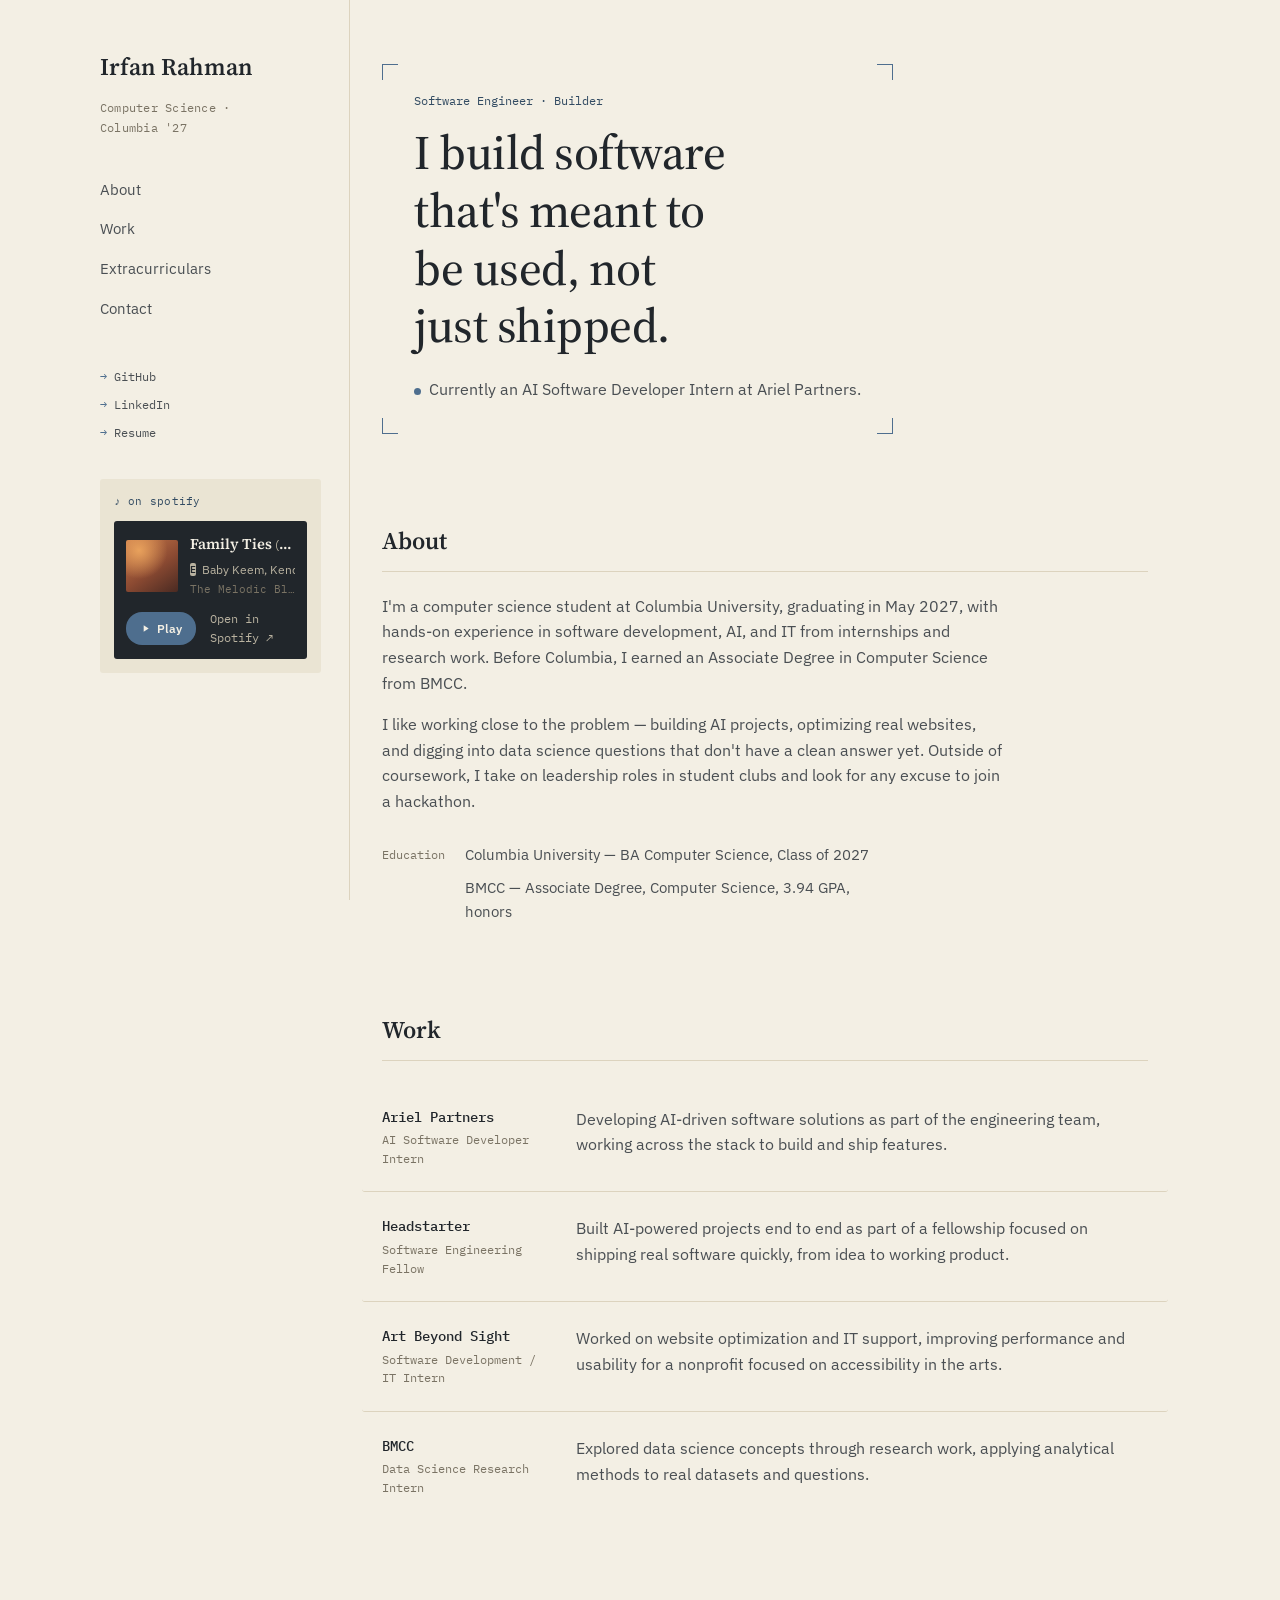
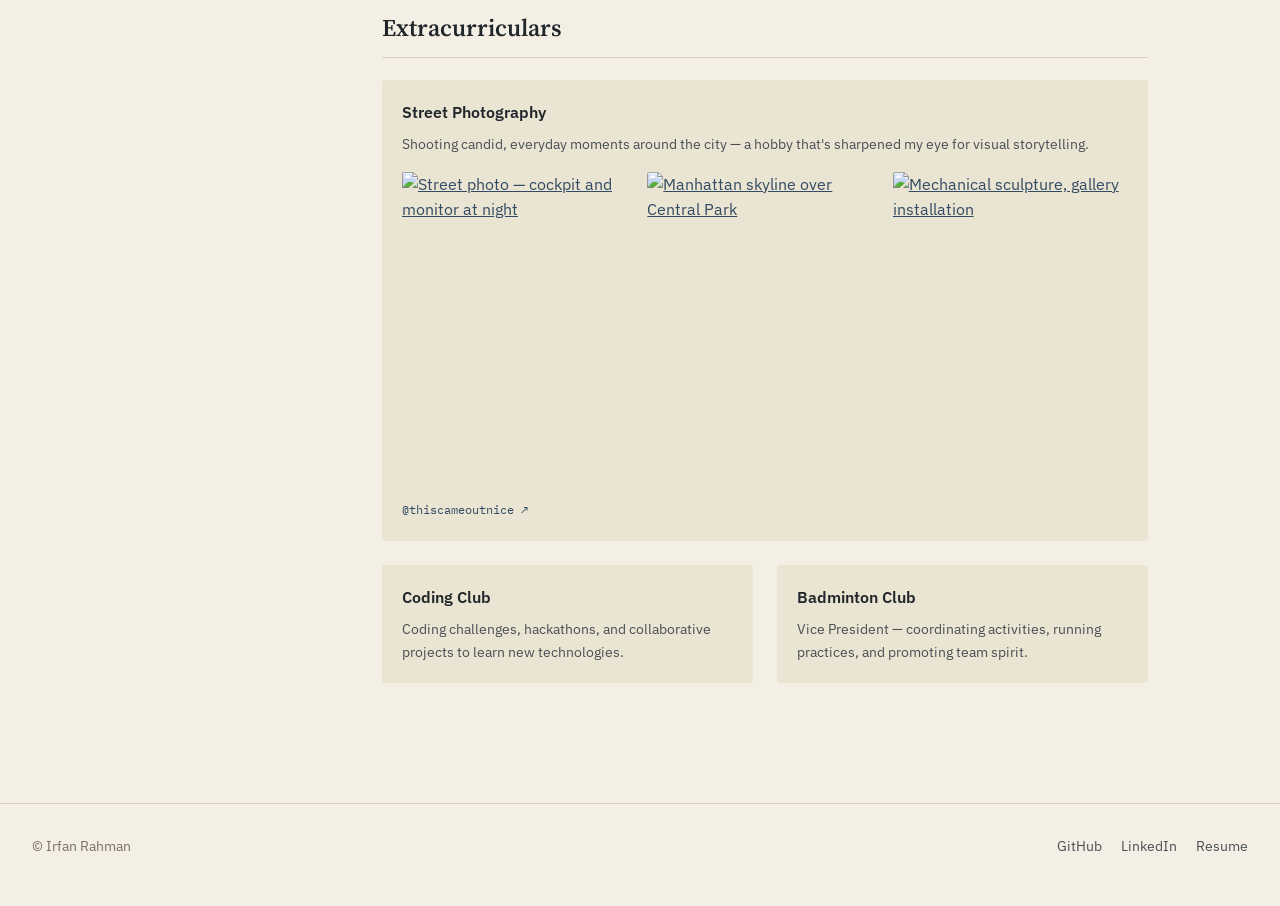
==== commit 53851e12: "Redesign site: new layout, work section, Spotify widget, photography gallery" ====
--- a/index.html
+++ b/index.html
@@ -1,192 +1,570 @@
-<!DOCTYPE HTML>
-
-<html>
-	<head>
-		<title>Irfan Rahman's website</title>
-		<meta charset="utf-8" />
-		<meta name="viewport" content="width=device-width, initial-scale=1, user-scalable=no" />
-		<link rel="stylesheet" href="assets/css/main.css" />
-		<noscript><link rel="stylesheet" href="assets/css/noscript.css" /></noscript>
-
-		<!-- Google tag (gtag.js) -->
-		<script async src="https://www.googletagmanager.com/gtag/js?id=G-J9W0MHD4BP"></script>
-		<script>
-		window.dataLayer = window.dataLayer || [];
-		function gtag(){dataLayer.push(arguments);}
-		gtag('js', new Date());
-
-		gtag('config', 'G-J9W0MHD4BP');
-		</script>
-		
-	</head>
-	<body class="is-preload landing">
-		<div id="page-wrapper">
-
-			<!-- Header -->
-				<header id="header">
-					<h1 id="logo"><a href="index.html">My website</a></h1>
-					<nav id="nav">
-						<ul>
-							<li><a href="index.html">Home</a></li>
-						</ul>
-					</nav>
-				</header>
-
-			<!-- Banner -->
-				<section id="banner">
-					<div class="content">
-						<header>
-							<h2>Irfan Rahman</h2>
-							<p>"And do good; indeed Allah loves the doers of good."</p>
-						</header>
-						<span class="image"><img src="images/image01.jpeg" alt="" /></span>
-					</div>
-					<a href="#one" class="goto-next scrolly">Next</a>
-				</section>
-
-			<!-- One -->
-				<section id="one" class="spotlight style1 bottom">
-					<span class="image fit main"><img src="images/image02.jpg" alt="" /></span>
-					<div class="content">
-						<div class="container">
-							<div class="row">
-								<div class="col-4 col-12-medium">
-									<header>
-										<h2>About me</h2>
-										<p>Columbia University, NY <br> Bachelor of Arts (BA), Class of 2026 </p>
-									</header>
-								</div>
-								<div class="col-8 col-12-medium">
-									<p>
-										I am a Computer Science student at Columbia University, graduating in May 2026. I have a strong background in software development, AI, and IT, with hands-on experience from internships and research projects. Previously, I earned an Associate Degree in Computer Science from BMCC with a 3.94 GPA and multiple honors.
-
-										I have worked as a Software Engineering Fellow at Headstarter, a Software Development/IT Intern at Art Beyond Sight, and a Data Science Research Intern at BMCC. Through these roles, I have built AI projects, optimized websites, and explored data science concepts.
-										
-										I am currently looking for internships in software engineering, AI, or data science to gain industry experience and grow my skills. I enjoy working on projects, participating in hackathons, and taking on leadership roles in student clubs. I am always eager to learn, build, and collaborate on exciting tech projects.</p>
-								</div>
-
-							</div>
-						</div>
-					</div>
-					<a href="#two" class="goto-next scrolly">Next</a>
-				</section>
-
-			<!-- Two -->
-				<section id="two" class="spotlight style2 right">
-					<span class="image fit main"><img src="images/image03.jpg" alt="" /></span>
-					<div class="content">
-						<header>
-							<h2>Want to know more about my professional journey?</h2>
-							<p>Dive into my resume for an in-depth look at my education, projects, and skill set.</p>
-						</header>
-						<ul class="actions">
-							<li><a href="https://docs.google.com/document/d/1k5MdHJC9OQ_FTLEFs6Q3yPu6JiuLiS8Z/edit?usp=sharing&ouid=113984586094733277003&rtpof=true&sd=true" class="button">Click here for Resume</a></li>
-						</ul>
-					</div>
-					<a href="#three" class="goto-next scrolly">Next</a>
-				</section>
-
-			<!-- Three -->
-				<section id="three" class="spotlight style3 left">
-					<span class="image fit main bottom"><img src="images/Image04.webp" alt="" /></span>
-					<div class="content">
-						<header>
-							<h2>Connect with Me on LinkedIn</h2>
-							<p>Interested in collaborating or learning more about my work? Let's connect on LinkedIn!</p>
-						</header>
-						<ul class="actions">
-							<li><a href="https://www.linkedin.com/in/irfan-rahman-897496257/" class="button">Linkedin</a></li>
-						</ul>
-					</div>
-					<a href="#four" class="goto-next scrolly">Next</a>
-				</section>
-
-				<!-- Four -->
-				<section id="four" class="spotlight style4 right">
-					<span class="image fit main bottom"><img src="images/image05.jpg" alt="" /></span>
-					<div class="content">
-						<header>
-							<h2>Curious about my coding approach and projects?</h2>
-							<p>Check out my GitHub to see the code I’ve written and explore my development work.</p>
-						</header>
-						<ul class="actions">
-							<li><a href="https://github.com/irfanrahman1" class="button">GitHub</a></li>
-						</ul>
-					</div>
-					<a href="#five" class="goto-next scrolly">Next</a>
-				</section>
-			<!-- Five -->
-				<section id="five" class="wrapper style1 special fade-up">
-					<div class="container">
-						<header class="major">
-							<h2>Extracurricular Activites</h2>
-							<p>Involvement in various clubs and organizations to enhance leadership and teamwork skills</p>
-						</header>
-						<div class="box alt">
-							<div class="row gtr-uniform">
-								<section class="col-4 col-6-medium col-12-xsmall">
-									<span class="icon solid alt major fa-camera"></span>
-									<h3>Photography</h3>
-									<p>Engage in photography as a hobby, capturing moments and improving my skills in visual storytelling.</p>
-								</section>
-								<section class="col-4 col-6-medium col-12-xsmall">
-									<span class="icon solid alt major fa-code"></span>
-									<h3>Coding Club</h3>
-									<p>Engaged in coding challenges, hackathons, and collaborative projects to improve programming skills and learn new technologies.</p>
-								</section>
-								<section class="col-4 col-6-medium col-12-xsmall">
-									<span class="icon solid alt major fa-tv"></span>
-									<h3>Badminton Club</h3>
-									<p>Vice President: Coordinated club activities, managed practices, and promoted physical fitness and team spirit.</p>
-								</section>
-															
-						</div>
-						<!--<footer class="major">
-							<ul class="actions special">
-								<li><a href="#" class="button">Magna sed feugiat</a></li>
-							</ul>
-						</footer> -->
-					</div>
-				</section>
-
-			<!-- Five 
-				<section id="five" class="wrapper style2 special fade">
-					<div class="container">
-						<header>
-							<h2>Magna faucibus lorem diam</h2>
-							<p>Ante metus praesent faucibus ante integer id accumsan eleifend</p>
-						</header>
-						<form method="post" action="#" class="cta">
-							<div class="row gtr-uniform gtr-50">
-								<div class="col-8 col-12-xsmall"><input type="email" name="email" id="email" placeholder="Your Email Address" /></div>
-								<div class="col-4 col-12-xsmall"><input type="submit" value="Get Started" class="fit primary" /></div>
-							</div>
-						</form>
-					</div>
-				</section> -->
-
-			<!-- Footer -->
-				<footer id="footer">
-					<ul class="icons">
-						<li><a href="https://www.linkedin.com/in/irfan-rahman-897496257/" class="icon brands alt fa-linkedin-in"><span class="label">LinkedIn</span></a></li>
-						<li><a href="https://github.com/irfanrahman1" class="icon brands alt fa-github"><span class="label">GitHub</span></a></li>
-					</ul>
-					<ul class="copyright">
-						<li>&copy; Irfan Rahman's Website. All rights reserved.</li>
-					</ul>
-				</footer>
-
-		</div>
-
-		<!-- Scripts -->
-			<script src="assets/js/jquery.min.js"></script>
-			<script src="assets/js/jquery.scrolly.min.js"></script>
-			<script src="assets/js/jquery.dropotron.min.js"></script>
-			<script src="assets/js/jquery.scrollex.min.js"></script>
-			<script src="assets/js/browser.min.js"></script>
-			<script src="assets/js/breakpoints.min.js"></script>
-			<script src="assets/js/util.js"></script>
-			<script src="assets/js/main.js"></script>
-
-	</body>
+<!DOCTYPE html>
+<html lang="en">
+<head>
+<meta charset="UTF-8">
+<meta name="viewport" content="width=device-width, initial-scale=1">
+<title>Irfan Rahman</title>
+<link rel="preconnect" href="https://fonts.googleapis.com">
+<link rel="preconnect" href="https://fonts.gstatic.com" crossorigin>
+<link href="https://fonts.googleapis.com/css2?family=Source+Serif+4:opsz,wght@8..60,400;8..60,500;8..60,600&family=IBM+Plex+Sans:wght@400;500;600&family=IBM+Plex+Mono:wght@400;500&display=swap" rel="stylesheet">
+<style>
+  :root{
+    --paper:#F3EFE4;
+    --paper-raised:#EAE4D3;
+    --ink:#21262B;
+    --ink-soft:#4A4F53;
+    --muted:#7A7364;
+    --line:#DCD3BE;
+    --accent:#4E6E8E;      /* slate blue, nods to Columbia blue */
+    --accent-deep:#324B62;
+    --highlight:#B85C56;   /* dusty brick, used sparingly */
+    --radius:3px;
+  }
+
+  *{box-sizing:border-box;}
+  html{scroll-behavior:smooth;}
+  @media (prefers-reduced-motion: reduce){
+    html{scroll-behavior:auto;}
+    *{animation-duration:0.01ms !important; transition-duration:0.01ms !important;}
+  }
+
+  body{
+    margin:0;
+    background:var(--paper);
+    color:var(--ink);
+    font-family:'IBM Plex Sans', sans-serif;
+    font-size:16px;
+    line-height:1.6;
+  }
+
+  a{color:var(--accent-deep);}
+  a:focus-visible, button:focus-visible{
+    outline:2px solid var(--accent);
+    outline-offset:3px;
+  }
+
+  .layout{
+    display:grid;
+    grid-template-columns:250px 1fr;
+    max-width:1080px;
+    margin:0 auto;
+    min-height:100vh;
+  }
+
+  /* ---------- Sidebar ---------- */
+  aside{
+    position:sticky;
+    top:0;
+    align-self:start;
+    height:100vh;
+    padding:48px 28px 32px 0;
+    display:flex;
+    flex-direction:column;
+    border-right:1px solid var(--line);
+  }
+
+  .mark{
+    font-family:'Source Serif 4', serif;
+    font-size:1.5rem;
+    font-weight:600;
+    margin:0 0 2px;
+  }
+  .tagline{
+    font-family:'IBM Plex Mono', monospace;
+    font-size:0.75rem;
+    color:var(--muted);
+    letter-spacing:0.02em;
+    margin-bottom:40px;
+  }
+
+  nav ul{
+    list-style:none;
+    padding:0;
+    margin:0 0 auto;
+  }
+  nav li{margin-bottom:14px;}
+  nav a{
+    text-decoration:none;
+    color:var(--ink-soft);
+    font-size:0.95rem;
+    position:relative;
+    padding-bottom:2px;
+    border-bottom:1px solid transparent;
+    transition:color 0.15s ease, border-color 0.15s ease;
+  }
+  nav a:hover{color:var(--accent-deep); border-color:var(--accent);}
+
+  .side-links{
+    display:flex;
+    flex-direction:column;
+    gap:8px;
+    font-family:'IBM Plex Mono', monospace;
+    font-size:0.78rem;
+    margin-top:32px;
+  }
+  .side-links a{color:var(--ink-soft); text-decoration:none;}
+  .side-links a:hover{color:var(--accent-deep);}
+  .side-links a::before{content:"→ "; color:var(--accent);}
+
+  .now-playing{
+    margin-top:36px;
+    padding:14px;
+    background:var(--paper-raised);
+    border-radius:var(--radius);
+  }
+  .np-label{
+    font-family:'IBM Plex Mono', monospace;
+    font-size:0.7rem;
+    color:var(--accent-deep);
+    margin:0 0 10px;
+    letter-spacing:0.02em;
+  }
+  .np-card{
+    background:var(--ink);
+    border-radius:var(--radius);
+    padding:12px;
+  }
+  .np-top{
+    display:flex;
+    align-items:center;
+    gap:12px;
+    margin-bottom:12px;
+  }
+  .np-art{
+    flex:none;
+    width:52px; height:52px;
+    border-radius:2px;
+    background:
+      radial-gradient(circle at 25% 20%, #E8A15C 0%, transparent 50%),
+      linear-gradient(145deg, #C97A4A 0%, #8B4A32 55%, #4A2A22 100%);
+  }
+  .np-info{min-width:0;}
+  .np-track{
+    font-family:'Source Serif 4', serif;
+    font-weight:600;
+    font-size:0.92rem;
+    margin:0 0 3px;
+    color:var(--paper);
+    white-space:nowrap;
+    overflow:hidden;
+    text-overflow:ellipsis;
+  }
+  .np-feat{
+    font-family:'IBM Plex Sans', sans-serif;
+    font-weight:400;
+    font-size:0.78rem;
+    color:#B9B2A0;
+  }
+  .np-explicit{
+    display:inline-flex;
+    align-items:center;
+    justify-content:center;
+    width:13px; height:13px;
+    background:#B9B2A0;
+    color:var(--ink);
+    font-family:'IBM Plex Mono', monospace;
+    font-size:0.6rem;
+    font-weight:600;
+    border-radius:2px;
+    margin-right:6px;
+    line-height:1;
+  }
+  .np-artist{
+    font-family:'IBM Plex Sans', sans-serif;
+    font-size:0.76rem;
+    color:#B9B2A0;
+    margin:0 0 2px;
+    white-space:nowrap;
+    overflow:hidden;
+    text-overflow:ellipsis;
+    display:flex;
+    align-items:center;
+  }
+  .np-album{
+    font-family:'IBM Plex Mono', monospace;
+    font-size:0.68rem;
+    color:#7A7364;
+    margin:0;
+    white-space:nowrap;
+    overflow:hidden;
+    text-overflow:ellipsis;
+  }
+  .np-actions{
+    display:flex;
+    align-items:center;
+    gap:14px;
+  }
+  .np-play{
+    display:inline-flex;
+    align-items:center;
+    gap:6px;
+    background:var(--accent);
+    color:var(--paper);
+    text-decoration:none;
+    font-family:'IBM Plex Sans', sans-serif;
+    font-size:0.76rem;
+    font-weight:600;
+    padding:7px 14px;
+    border-radius:16px;
+  }
+  .np-play:hover{background:var(--accent-deep);}
+  .np-link{
+    font-family:'IBM Plex Mono', monospace;
+    font-size:0.72rem;
+    color:#B9B2A0;
+    text-decoration:none;
+  }
+  .np-link:hover{color:var(--paper);}
+
+  /* ---------- Main ---------- */
+  main{padding:64px 32px 80px;}
+  section{margin-bottom:88px;}
+  section:last-of-type{margin-bottom:40px;}
+
+  #hero{
+    animation:heroIn 0.7s ease-out both;
+  }
+  @keyframes heroIn{
+    from{opacity:0; transform:translateY(10px);}
+    to{opacity:1; transform:translateY(0);}
+  }
+
+  .viewfinder{
+    position:relative;
+    padding:28px 32px;
+    max-width:fit-content;
+  }
+  .vf-corner{
+    position:absolute;
+    width:16px; height:16px;
+    border-color:var(--accent);
+    border-style:solid;
+    border-width:0;
+  }
+  .vf-tl{top:0; left:0; border-top-width:1.5px; border-left-width:1.5px;}
+  .vf-tr{top:0; right:0; border-top-width:1.5px; border-right-width:1.5px;}
+  .vf-bl{bottom:0; left:0; border-bottom-width:1.5px; border-left-width:1.5px;}
+  .vf-br{bottom:0; right:0; border-bottom-width:1.5px; border-right-width:1.5px;}
+
+  .eyebrow{
+    font-family:'IBM Plex Mono', monospace;
+    font-size:0.72rem;
+    color:var(--accent-deep);
+    margin:0 0 14px;
+  }
+
+  h1{
+    font-family:'Source Serif 4', serif;
+    font-weight:500;
+    font-size:3rem;
+    line-height:1.2;
+    margin:0 0 22px;
+    max-width:14ch;
+    letter-spacing:-0.01em;
+  }
+  .status{
+    font-size:1rem;
+    color:var(--ink-soft);
+    max-width:52ch;
+    margin:0 0 4px;
+  }
+  .status .dot{
+    display:inline-block;
+    width:7px; height:7px;
+    border-radius:50%;
+    background:var(--accent);
+    margin-right:8px;
+  }
+
+  h2{
+    font-family:'Source Serif 4', serif;
+    font-weight:600;
+    font-size:1.5rem;
+    margin:0 0 22px;
+    padding-bottom:10px;
+    border-bottom:1px solid var(--line);
+  }
+
+  .about p{
+    max-width:62ch;
+    color:var(--ink-soft);
+    margin:0 0 16px;
+  }
+
+  dl.facts{
+    display:grid;
+    grid-template-columns:auto 1fr;
+    column-gap:20px;
+    row-gap:10px;
+    margin-top:28px;
+    font-size:0.92rem;
+    max-width:56ch;
+  }
+  dl.facts dt{
+    font-family:'IBM Plex Mono', monospace;
+    font-size:0.75rem;
+    color:var(--muted);
+    padding-top:2px;
+    white-space:nowrap;
+  }
+  dl.facts dd{margin:0; color:var(--ink-soft);}
+
+  .cards{display:flex; flex-direction:column; gap:0;}
+  .card{
+    padding:24px 20px;
+    margin:0 -20px;
+    border-bottom:1px solid var(--line);
+    display:grid;
+    grid-template-columns:170px 1fr;
+    gap:24px;
+    border-radius:var(--radius);
+    transition:background 0.2s ease, transform 0.2s ease;
+  }
+  .card:hover{background:var(--paper-raised); transform:translateX(2px);}
+  .card:first-child{padding-top:24px;}
+  .card:last-child{border-bottom:none;}
+  .card .org-role{font-family:'IBM Plex Mono', monospace; font-size:0.78rem; color:var(--muted); line-height:1.5;}
+  .card .org-role strong{display:block; color:var(--ink); font-weight:500; font-size:0.85rem; margin-bottom:3px;}
+  .card p{margin:0; color:var(--ink-soft); max-width:56ch;}
+
+  .extracurr-grid{
+    display:grid;
+    grid-template-columns:repeat(2, 1fr);
+    gap:24px;
+  }
+  .ex-photo{grid-column:1 / -1;}
+  .film-strip{
+    display:grid;
+    grid-template-columns:repeat(3, 1fr);
+    gap:10px;
+    margin-top:16px;
+  }
+  .frame{
+    display:block;
+    aspect-ratio:3/4;
+    overflow:hidden;
+    border-radius:2px;
+    transition:transform 0.2s ease, box-shadow 0.2s ease;
+  }
+  .frame:hover{transform:translateY(-3px); box-shadow:0 8px 20px rgba(33,38,43,0.18);}
+  .frame img{
+    width:100%; height:100%;
+    object-fit:cover;
+    display:block;
+  }
+  .ig-handle{
+    display:inline-block;
+    margin-top:14px;
+    font-family:'IBM Plex Mono', monospace;
+    font-size:0.76rem;
+    color:var(--accent-deep);
+    text-decoration:none;
+  }
+  .ig-handle:hover{color:var(--highlight);}
+  .ex-item{
+    padding:20px;
+    background:var(--paper-raised);
+    border-radius:var(--radius);
+  }
+  .ex-item h3{
+    font-family:'IBM Plex Sans', sans-serif;
+    font-size:0.98rem;
+    font-weight:600;
+    margin:0 0 8px;
+  }
+  .ex-item p{
+    margin:0;
+    font-size:0.88rem;
+    color:var(--ink-soft);
+  }
+  .ex-item p a{color:var(--accent-deep); font-size:0.8rem;}
+
+  footer{
+    padding:32px 32px 48px;
+    border-top:1px solid var(--line);
+    display:flex;
+    justify-content:space-between;
+    align-items:baseline;
+    flex-wrap:wrap;
+    gap:12px;
+    font-size:0.85rem;
+    color:var(--muted);
+  }
+  footer a{color:var(--ink-soft); text-decoration:none; margin-left:16px;}
+  footer a:hover{color:var(--accent-deep);}
+
+  .mobile-header{display:none;}
+
+  @media (max-width:820px){
+    .layout{grid-template-columns:1fr;}
+    aside{
+      position:relative;
+      height:auto;
+      border-right:none;
+      border-bottom:1px solid var(--line);
+      padding:28px 24px;
+    }
+    nav ul{display:flex; flex-wrap:wrap; gap:4px 18px; margin-bottom:20px;}
+    nav li{margin-bottom:0;}
+    .now-playing{display:none;}
+    main{padding:40px 24px 60px;}
+    h1{font-size:2rem;}
+    .card{grid-template-columns:1fr; gap:6px;}
+    .extracurr-grid{grid-template-columns:1fr;}
+    .film-strip{grid-template-columns:repeat(3, 1fr);}
+    footer{flex-direction:column; align-items:flex-start;}
+    footer a{margin-left:0; margin-right:16px;}
+  }
+</style>
+</head>
+<body>
+
+<div class="layout">
+  <aside>
+    <div>
+      <p class="mark">Irfan Rahman</p>
+      <p class="tagline">Computer Science · Columbia&nbsp;'27</p>
+    </div>
+
+    <nav aria-label="Section navigation">
+      <ul>
+        <li><a href="#about">About</a></li>
+        <li><a href="#work">Work</a></li>
+        <li><a href="#extracurriculars">Extracurriculars</a></li>
+        <li><a href="#contact">Contact</a></li>
+      </ul>
+    </nav>
+
+    <div class="side-links">
+      <a href="https://github.com/irfanrahman1" target="_blank" rel="noopener">GitHub</a>
+      <a href="https://www.linkedin.com/in/irfan-rahman-897496257/" target="_blank" rel="noopener">LinkedIn</a>
+      <a href="https://docs.google.com/document/d/1LrgVI15RFhtCKLYKaIJcK_rp11XRAM_73-4OXpRowz0/edit?usp=sharing" target="_blank" rel="noopener">Resume</a>
+    </div>
+
+    <div class="now-playing">
+      <p class="np-label">♪ on spotify</p>
+      <div class="np-card">
+        <div class="np-top">
+          <div class="np-art" aria-hidden="true"></div>
+          <div class="np-info">
+            <p class="np-track">Family Ties <span class="np-feat">(with Kendrick Lamar)</span></p>
+            <p class="np-artist"><span class="np-explicit">E</span>Baby Keem, Kendrick Lamar</p>
+            <p class="np-album">The Melodic Blue · 4:12</p>
+          </div>
+        </div>
+        <div class="np-actions">
+          <a class="np-play" href="https://open.spotify.com/search/Family%20Ties%20Baby%20Keem" target="_blank" rel="noopener">
+            <svg viewBox="0 0 24 24" width="11" height="11" fill="currentColor"><path d="M8 5v14l11-7z"/></svg>
+            Play
+          </a>
+          <a class="np-link" href="https://open.spotify.com/search/Family%20Ties%20Baby%20Keem" target="_blank" rel="noopener">Open in Spotify ↗</a>
+        </div>
+      </div>
+    </div>
+  </aside>
+
+  <main>
+    <section id="hero">
+      <div class="viewfinder">
+        <span class="vf-corner vf-tl"></span>
+        <span class="vf-corner vf-tr"></span>
+        <span class="vf-corner vf-bl"></span>
+        <span class="vf-corner vf-br"></span>
+        <p class="eyebrow">Software Engineer · Builder</p>
+        <h1>I build software that's meant to be used, not just shipped.</h1>
+        <p class="status"><span class="dot" aria-hidden="true"></span>Currently an AI Software Developer Intern at Ariel Partners.</p>
+      </div>
+    </section>
+
+    <section id="about">
+      <h2>About</h2>
+      <div class="about">
+        <p>I'm a computer science student at Columbia University, graduating in May 2027, with hands-on experience in software development, AI, and IT from internships and research work. Before Columbia, I earned an Associate Degree in Computer Science from BMCC.</p>
+        <p>I like working close to the problem — building AI projects, optimizing real websites, and digging into data science questions that don't have a clean answer yet. Outside of coursework, I take on leadership roles in student clubs and look for any excuse to join a hackathon.</p>
+      </div>
+
+      <dl class="facts">
+        <dt>Education</dt>
+        <dd>Columbia University — BA Computer Science, Class of 2027</dd>
+        <dt></dt>
+        <dd>BMCC — Associate Degree, Computer Science, 3.94 GPA, honors</dd>
+      </dl>
+    </section>
+
+    <section id="work">
+      <h2>Work</h2>
+      <div class="cards">
+        <div class="card">
+          <div class="org-role">
+            <strong>Ariel Partners</strong>
+            AI Software Developer Intern
+          </div>
+          <p>Developing AI-driven software solutions as part of the engineering team, working across the stack to build and ship features.</p>
+        </div>
+        <div class="card">
+          <div class="org-role">
+            <strong>Headstarter</strong>
+            Software Engineering Fellow
+          </div>
+          <p>Built AI-powered projects end to end as part of a fellowship focused on shipping real software quickly, from idea to working product.</p>
+        </div>
+        <div class="card">
+          <div class="org-role">
+            <strong>Art Beyond Sight</strong>
+            Software Development / IT Intern
+          </div>
+          <p>Worked on website optimization and IT support, improving performance and usability for a nonprofit focused on accessibility in the arts.</p>
+        </div>
+        <div class="card">
+          <div class="org-role">
+            <strong>BMCC</strong>
+            Data Science Research Intern
+          </div>
+          <p>Explored data science concepts through research work, applying analytical methods to real datasets and questions.</p>
+        </div>
+      </div>
+    </section>
+
+    <section id="extracurriculars">
+      <h2>Extracurriculars</h2>
+      <div class="extracurr-grid">
+        <div class="ex-item ex-photo">
+          <h3>Street Photography</h3>
+          <p>Shooting candid, everyday moments around the city — a hobby that's sharpened my eye for visual storytelling.</p>
+          <div class="film-strip">
+            <a href="https://www.instagram.com/thiscameoutnice" target="_blank" rel="noopener" class="frame">
+              <img src="images/street-01.jpg" alt="Street photo — cockpit and monitor at night" loading="lazy">
+            </a>
+            <a href="https://www.instagram.com/thiscameoutnice" target="_blank" rel="noopener" class="frame">
+              <img src="images/street-02.jpg" alt="Manhattan skyline over Central Park" loading="lazy">
+            </a>
+            <a href="https://www.instagram.com/thiscameoutnice" target="_blank" rel="noopener" class="frame">
+              <img src="images/street-03.jpg" alt="Mechanical sculpture, gallery installation" loading="lazy">
+            </a>
+          </div>
+          <a class="ig-handle" href="https://www.instagram.com/thiscameoutnice" target="_blank" rel="noopener">@thiscameoutnice ↗</a>
+        </div>
+        <div class="ex-item">
+          <h3>Coding Club</h3>
+          <p>Coding challenges, hackathons, and collaborative projects to learn new technologies.</p>
+        </div>
+        <div class="ex-item">
+          <h3>Badminton Club</h3>
+          <p>Vice President — coordinating activities, running practices, and promoting team spirit.</p>
+        </div>
+      </div>
+    </section>
+  </main>
+</div>
+
+<footer id="contact">
+  <span>© Irfan Rahman</span>
+  <div>
+    <a href="https://github.com/irfanrahman1" target="_blank" rel="noopener">GitHub</a>
+    <a href="https://www.linkedin.com/in/irfan-rahman-897496257/" target="_blank" rel="noopener">LinkedIn</a>
+    <a href="https://docs.google.com/document/d/1LrgVI15RFhtCKLYKaIJcK_rp11XRAM_73-4OXpRowz0/edit?usp=sharing" target="_blank" rel="noopener">Resume</a>
+  </div>
+</footer>
+
+</body>
 </html>
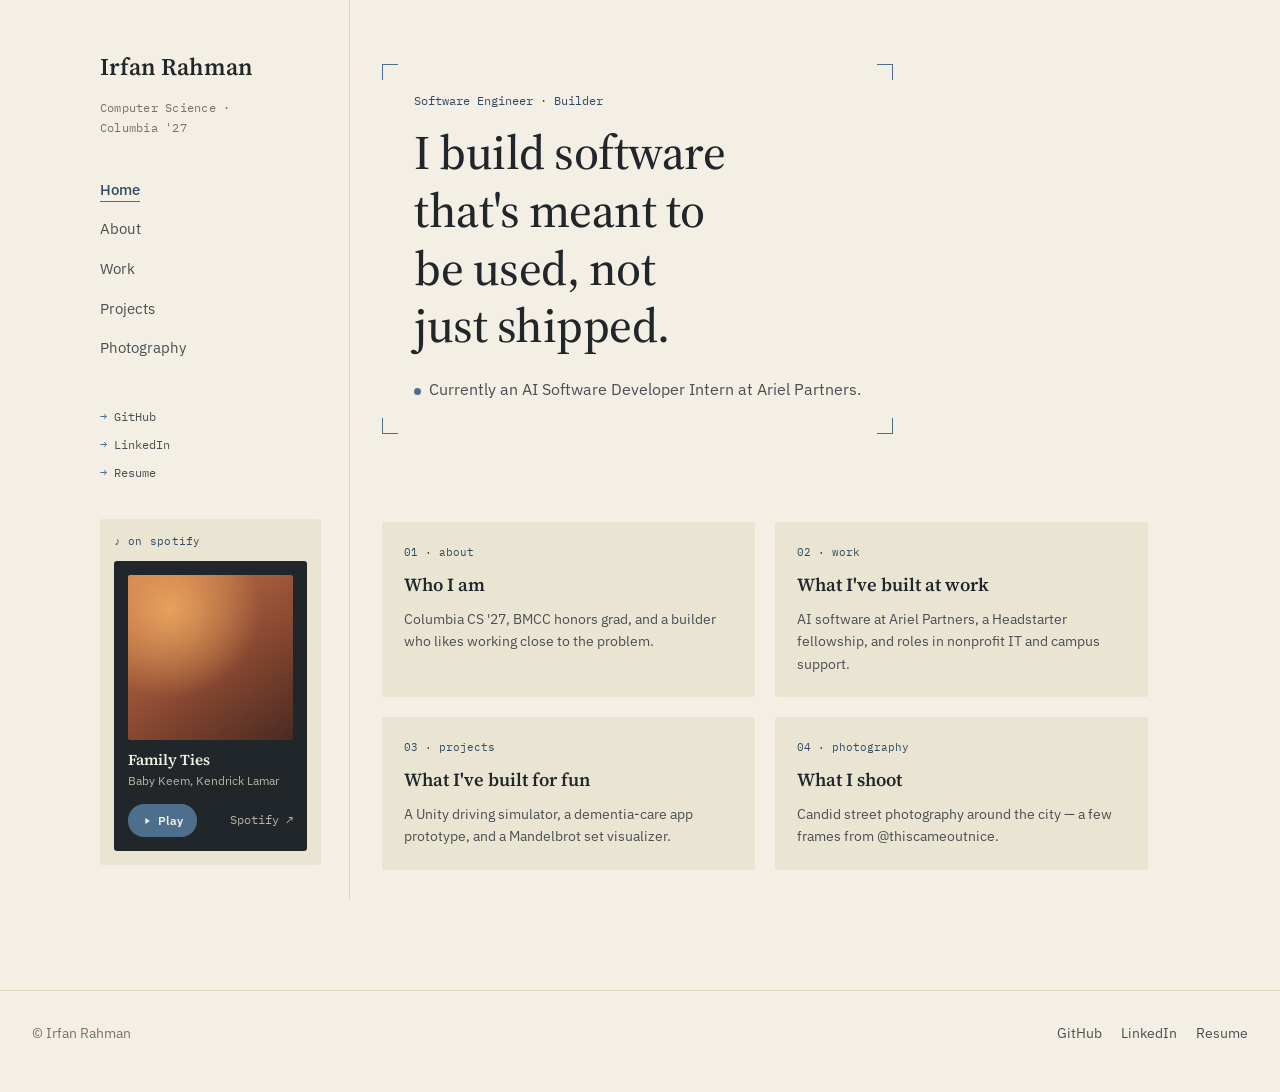
==== commit 3ab63c15: "Redesign Spotify widget: fix cramped/truncated text" ====
--- a/index.html
+++ b/index.html
@@ -7,431 +7,24 @@
 <link rel="preconnect" href="https://fonts.googleapis.com">
 <link rel="preconnect" href="https://fonts.gstatic.com" crossorigin>
 <link href="https://fonts.googleapis.com/css2?family=Source+Serif+4:opsz,wght@8..60,400;8..60,500;8..60,600&family=IBM+Plex+Sans:wght@400;500;600&family=IBM+Plex+Mono:wght@400;500&display=swap" rel="stylesheet">
-<style>
-  :root{
-    --paper:#F3EFE4;
-    --paper-raised:#EAE4D3;
-    --ink:#21262B;
-    --ink-soft:#4A4F53;
-    --muted:#7A7364;
-    --line:#DCD3BE;
-    --accent:#4E6E8E;      /* slate blue, nods to Columbia blue */
-    --accent-deep:#324B62;
-    --highlight:#B85C56;   /* dusty brick, used sparingly */
-    --radius:3px;
-  }
-
-  *{box-sizing:border-box;}
-  html{scroll-behavior:smooth;}
-  @media (prefers-reduced-motion: reduce){
-    html{scroll-behavior:auto;}
-    *{animation-duration:0.01ms !important; transition-duration:0.01ms !important;}
-  }
-
-  body{
-    margin:0;
-    background:var(--paper);
-    color:var(--ink);
-    font-family:'IBM Plex Sans', sans-serif;
-    font-size:16px;
-    line-height:1.6;
-  }
-
-  a{color:var(--accent-deep);}
-  a:focus-visible, button:focus-visible{
-    outline:2px solid var(--accent);
-    outline-offset:3px;
-  }
-
-  .layout{
-    display:grid;
-    grid-template-columns:250px 1fr;
-    max-width:1080px;
-    margin:0 auto;
-    min-height:100vh;
-  }
-
-  /* ---------- Sidebar ---------- */
-  aside{
-    position:sticky;
-    top:0;
-    align-self:start;
-    height:100vh;
-    padding:48px 28px 32px 0;
-    display:flex;
-    flex-direction:column;
-    border-right:1px solid var(--line);
-  }
-
-  .mark{
-    font-family:'Source Serif 4', serif;
-    font-size:1.5rem;
-    font-weight:600;
-    margin:0 0 2px;
-  }
-  .tagline{
-    font-family:'IBM Plex Mono', monospace;
-    font-size:0.75rem;
-    color:var(--muted);
-    letter-spacing:0.02em;
-    margin-bottom:40px;
-  }
-
-  nav ul{
-    list-style:none;
-    padding:0;
-    margin:0 0 auto;
-  }
-  nav li{margin-bottom:14px;}
-  nav a{
-    text-decoration:none;
-    color:var(--ink-soft);
-    font-size:0.95rem;
-    position:relative;
-    padding-bottom:2px;
-    border-bottom:1px solid transparent;
-    transition:color 0.15s ease, border-color 0.15s ease;
-  }
-  nav a:hover{color:var(--accent-deep); border-color:var(--accent);}
-
-  .side-links{
-    display:flex;
-    flex-direction:column;
-    gap:8px;
-    font-family:'IBM Plex Mono', monospace;
-    font-size:0.78rem;
-    margin-top:32px;
-  }
-  .side-links a{color:var(--ink-soft); text-decoration:none;}
-  .side-links a:hover{color:var(--accent-deep);}
-  .side-links a::before{content:"→ "; color:var(--accent);}
-
-  .now-playing{
-    margin-top:36px;
-    padding:14px;
-    background:var(--paper-raised);
-    border-radius:var(--radius);
-  }
-  .np-label{
-    font-family:'IBM Plex Mono', monospace;
-    font-size:0.7rem;
-    color:var(--accent-deep);
-    margin:0 0 10px;
-    letter-spacing:0.02em;
-  }
-  .np-card{
-    background:var(--ink);
-    border-radius:var(--radius);
-    padding:12px;
-  }
-  .np-top{
-    display:flex;
-    align-items:center;
-    gap:12px;
-    margin-bottom:12px;
-  }
-  .np-art{
-    flex:none;
-    width:52px; height:52px;
-    border-radius:2px;
-    background:
-      radial-gradient(circle at 25% 20%, #E8A15C 0%, transparent 50%),
-      linear-gradient(145deg, #C97A4A 0%, #8B4A32 55%, #4A2A22 100%);
-  }
-  .np-info{min-width:0;}
-  .np-track{
-    font-family:'Source Serif 4', serif;
-    font-weight:600;
-    font-size:0.92rem;
-    margin:0 0 3px;
-    color:var(--paper);
-    white-space:nowrap;
-    overflow:hidden;
-    text-overflow:ellipsis;
-  }
-  .np-feat{
-    font-family:'IBM Plex Sans', sans-serif;
-    font-weight:400;
-    font-size:0.78rem;
-    color:#B9B2A0;
-  }
-  .np-explicit{
-    display:inline-flex;
-    align-items:center;
-    justify-content:center;
-    width:13px; height:13px;
-    background:#B9B2A0;
-    color:var(--ink);
-    font-family:'IBM Plex Mono', monospace;
-    font-size:0.6rem;
-    font-weight:600;
-    border-radius:2px;
-    margin-right:6px;
-    line-height:1;
-  }
-  .np-artist{
-    font-family:'IBM Plex Sans', sans-serif;
-    font-size:0.76rem;
-    color:#B9B2A0;
-    margin:0 0 2px;
-    white-space:nowrap;
-    overflow:hidden;
-    text-overflow:ellipsis;
-    display:flex;
-    align-items:center;
-  }
-  .np-album{
-    font-family:'IBM Plex Mono', monospace;
-    font-size:0.68rem;
-    color:#7A7364;
-    margin:0;
-    white-space:nowrap;
-    overflow:hidden;
-    text-overflow:ellipsis;
-  }
-  .np-actions{
-    display:flex;
-    align-items:center;
-    gap:14px;
-  }
-  .np-play{
-    display:inline-flex;
-    align-items:center;
-    gap:6px;
-    background:var(--accent);
-    color:var(--paper);
-    text-decoration:none;
-    font-family:'IBM Plex Sans', sans-serif;
-    font-size:0.76rem;
-    font-weight:600;
-    padding:7px 14px;
-    border-radius:16px;
-  }
-  .np-play:hover{background:var(--accent-deep);}
-  .np-link{
-    font-family:'IBM Plex Mono', monospace;
-    font-size:0.72rem;
-    color:#B9B2A0;
-    text-decoration:none;
-  }
-  .np-link:hover{color:var(--paper);}
-
-  /* ---------- Main ---------- */
-  main{padding:64px 32px 80px;}
-  section{margin-bottom:88px;}
-  section:last-of-type{margin-bottom:40px;}
-
-  #hero{
-    animation:heroIn 0.7s ease-out both;
-  }
-  @keyframes heroIn{
-    from{opacity:0; transform:translateY(10px);}
-    to{opacity:1; transform:translateY(0);}
-  }
-
-  .viewfinder{
-    position:relative;
-    padding:28px 32px;
-    max-width:fit-content;
-  }
-  .vf-corner{
-    position:absolute;
-    width:16px; height:16px;
-    border-color:var(--accent);
-    border-style:solid;
-    border-width:0;
-  }
-  .vf-tl{top:0; left:0; border-top-width:1.5px; border-left-width:1.5px;}
-  .vf-tr{top:0; right:0; border-top-width:1.5px; border-right-width:1.5px;}
-  .vf-bl{bottom:0; left:0; border-bottom-width:1.5px; border-left-width:1.5px;}
-  .vf-br{bottom:0; right:0; border-bottom-width:1.5px; border-right-width:1.5px;}
-
-  .eyebrow{
-    font-family:'IBM Plex Mono', monospace;
-    font-size:0.72rem;
-    color:var(--accent-deep);
-    margin:0 0 14px;
-  }
-
-  h1{
-    font-family:'Source Serif 4', serif;
-    font-weight:500;
-    font-size:3rem;
-    line-height:1.2;
-    margin:0 0 22px;
-    max-width:14ch;
-    letter-spacing:-0.01em;
-  }
-  .status{
-    font-size:1rem;
-    color:var(--ink-soft);
-    max-width:52ch;
-    margin:0 0 4px;
-  }
-  .status .dot{
-    display:inline-block;
-    width:7px; height:7px;
-    border-radius:50%;
-    background:var(--accent);
-    margin-right:8px;
-  }
-
-  h2{
-    font-family:'Source Serif 4', serif;
-    font-weight:600;
-    font-size:1.5rem;
-    margin:0 0 22px;
-    padding-bottom:10px;
-    border-bottom:1px solid var(--line);
-  }
-
-  .about p{
-    max-width:62ch;
-    color:var(--ink-soft);
-    margin:0 0 16px;
-  }
-
-  dl.facts{
-    display:grid;
-    grid-template-columns:auto 1fr;
-    column-gap:20px;
-    row-gap:10px;
-    margin-top:28px;
-    font-size:0.92rem;
-    max-width:56ch;
-  }
-  dl.facts dt{
-    font-family:'IBM Plex Mono', monospace;
-    font-size:0.75rem;
-    color:var(--muted);
-    padding-top:2px;
-    white-space:nowrap;
-  }
-  dl.facts dd{margin:0; color:var(--ink-soft);}
-
-  .cards{display:flex; flex-direction:column; gap:0;}
-  .card{
-    padding:24px 20px;
-    margin:0 -20px;
-    border-bottom:1px solid var(--line);
-    display:grid;
-    grid-template-columns:170px 1fr;
-    gap:24px;
-    border-radius:var(--radius);
-    transition:background 0.2s ease, transform 0.2s ease;
-  }
-  .card:hover{background:var(--paper-raised); transform:translateX(2px);}
-  .card:first-child{padding-top:24px;}
-  .card:last-child{border-bottom:none;}
-  .card .org-role{font-family:'IBM Plex Mono', monospace; font-size:0.78rem; color:var(--muted); line-height:1.5;}
-  .card .org-role strong{display:block; color:var(--ink); font-weight:500; font-size:0.85rem; margin-bottom:3px;}
-  .card p{margin:0; color:var(--ink-soft); max-width:56ch;}
-
-  .extracurr-grid{
-    display:grid;
-    grid-template-columns:repeat(2, 1fr);
-    gap:24px;
-  }
-  .ex-photo{grid-column:1 / -1;}
-  .film-strip{
-    display:grid;
-    grid-template-columns:repeat(3, 1fr);
-    gap:10px;
-    margin-top:16px;
-  }
-  .frame{
-    display:block;
-    aspect-ratio:3/4;
-    overflow:hidden;
-    border-radius:2px;
-    transition:transform 0.2s ease, box-shadow 0.2s ease;
-  }
-  .frame:hover{transform:translateY(-3px); box-shadow:0 8px 20px rgba(33,38,43,0.18);}
-  .frame img{
-    width:100%; height:100%;
-    object-fit:cover;
-    display:block;
-  }
-  .ig-handle{
-    display:inline-block;
-    margin-top:14px;
-    font-family:'IBM Plex Mono', monospace;
-    font-size:0.76rem;
-    color:var(--accent-deep);
-    text-decoration:none;
-  }
-  .ig-handle:hover{color:var(--highlight);}
-  .ex-item{
-    padding:20px;
-    background:var(--paper-raised);
-    border-radius:var(--radius);
-  }
-  .ex-item h3{
-    font-family:'IBM Plex Sans', sans-serif;
-    font-size:0.98rem;
-    font-weight:600;
-    margin:0 0 8px;
-  }
-  .ex-item p{
-    margin:0;
-    font-size:0.88rem;
-    color:var(--ink-soft);
-  }
-  .ex-item p a{color:var(--accent-deep); font-size:0.8rem;}
-
-  footer{
-    padding:32px 32px 48px;
-    border-top:1px solid var(--line);
-    display:flex;
-    justify-content:space-between;
-    align-items:baseline;
-    flex-wrap:wrap;
-    gap:12px;
-    font-size:0.85rem;
-    color:var(--muted);
-  }
-  footer a{color:var(--ink-soft); text-decoration:none; margin-left:16px;}
-  footer a:hover{color:var(--accent-deep);}
-
-  .mobile-header{display:none;}
-
-  @media (max-width:820px){
-    .layout{grid-template-columns:1fr;}
-    aside{
-      position:relative;
-      height:auto;
-      border-right:none;
-      border-bottom:1px solid var(--line);
-      padding:28px 24px;
-    }
-    nav ul{display:flex; flex-wrap:wrap; gap:4px 18px; margin-bottom:20px;}
-    nav li{margin-bottom:0;}
-    .now-playing{display:none;}
-    main{padding:40px 24px 60px;}
-    h1{font-size:2rem;}
-    .card{grid-template-columns:1fr; gap:6px;}
-    .extracurr-grid{grid-template-columns:1fr;}
-    .film-strip{grid-template-columns:repeat(3, 1fr);}
-    footer{flex-direction:column; align-items:flex-start;}
-    footer a{margin-left:0; margin-right:16px;}
-  }
-</style>
+<link rel="stylesheet" href="styles.css">
 </head>
 <body>
 
 <div class="layout">
   <aside>
     <div>
-      <p class="mark">Irfan Rahman</p>
+      <a class="mark" href="index.html">Irfan Rahman</a>
       <p class="tagline">Computer Science · Columbia&nbsp;'27</p>
     </div>
 
-    <nav aria-label="Section navigation">
+    <nav aria-label="Site navigation">
       <ul>
-        <li><a href="#about">About</a></li>
-        <li><a href="#work">Work</a></li>
-        <li><a href="#extracurriculars">Extracurriculars</a></li>
-        <li><a href="#contact">Contact</a></li>
+        <li><a href="index.html" class="active">Home</a></li>
+        <li><a href="about.html">About</a></li>
+        <li><a href="work.html">Work</a></li>
+        <li><a href="projects.html">Projects</a></li>
+        <li><a href="photography.html">Photography</a></li>
       </ul>
     </nav>
 
@@ -444,20 +37,15 @@
     <div class="now-playing">
       <p class="np-label">♪ on spotify</p>
       <div class="np-card">
-        <div class="np-top">
-          <div class="np-art" aria-hidden="true"></div>
-          <div class="np-info">
-            <p class="np-track">Family Ties <span class="np-feat">(with Kendrick Lamar)</span></p>
-            <p class="np-artist"><span class="np-explicit">E</span>Baby Keem, Kendrick Lamar</p>
-            <p class="np-album">The Melodic Blue · 4:12</p>
-          </div>
-        </div>
+        <div class="np-art" aria-hidden="true"></div>
+        <p class="np-track">Family Ties</p>
+        <p class="np-artist">Baby Keem, Kendrick Lamar</p>
         <div class="np-actions">
           <a class="np-play" href="https://open.spotify.com/search/Family%20Ties%20Baby%20Keem" target="_blank" rel="noopener">
-            <svg viewBox="0 0 24 24" width="11" height="11" fill="currentColor"><path d="M8 5v14l11-7z"/></svg>
+            <svg viewBox="0 0 24 24" width="10" height="10" fill="currentColor"><path d="M8 5v14l11-7z"/></svg>
             Play
           </a>
-          <a class="np-link" href="https://open.spotify.com/search/Family%20Ties%20Baby%20Keem" target="_blank" rel="noopener">Open in Spotify ↗</a>
+          <a class="np-link" href="https://open.spotify.com/search/Family%20Ties%20Baby%20Keem" target="_blank" rel="noopener">Spotify ↗</a>
         </div>
       </div>
     </div>
@@ -476,82 +64,28 @@
       </div>
     </section>
 
-    <section id="about">
-      <h2>About</h2>
-      <div class="about">
-        <p>I'm a computer science student at Columbia University, graduating in May 2027, with hands-on experience in software development, AI, and IT from internships and research work. Before Columbia, I earned an Associate Degree in Computer Science from BMCC.</p>
-        <p>I like working close to the problem — building AI projects, optimizing real websites, and digging into data science questions that don't have a clean answer yet. Outside of coursework, I take on leadership roles in student clubs and look for any excuse to join a hackathon.</p>
-      </div>
-
-      <dl class="facts">
-        <dt>Education</dt>
-        <dd>Columbia University — BA Computer Science, Class of 2027</dd>
-        <dt></dt>
-        <dd>BMCC — Associate Degree, Computer Science, 3.94 GPA, honors</dd>
-      </dl>
-    </section>
-
-    <section id="work">
-      <h2>Work</h2>
-      <div class="cards">
-        <div class="card">
-          <div class="org-role">
-            <strong>Ariel Partners</strong>
-            AI Software Developer Intern
-          </div>
-          <p>Developing AI-driven software solutions as part of the engineering team, working across the stack to build and ship features.</p>
-        </div>
-        <div class="card">
-          <div class="org-role">
-            <strong>Headstarter</strong>
-            Software Engineering Fellow
-          </div>
-          <p>Built AI-powered projects end to end as part of a fellowship focused on shipping real software quickly, from idea to working product.</p>
-        </div>
-        <div class="card">
-          <div class="org-role">
-            <strong>Art Beyond Sight</strong>
-            Software Development / IT Intern
-          </div>
-          <p>Worked on website optimization and IT support, improving performance and usability for a nonprofit focused on accessibility in the arts.</p>
-        </div>
-        <div class="card">
-          <div class="org-role">
-            <strong>BMCC</strong>
-            Data Science Research Intern
-          </div>
-          <p>Explored data science concepts through research work, applying analytical methods to real datasets and questions.</p>
-        </div>
-      </div>
-    </section>
-
-    <section id="extracurriculars">
-      <h2>Extracurriculars</h2>
-      <div class="extracurr-grid">
-        <div class="ex-item ex-photo">
-          <h3>Street Photography</h3>
-          <p>Shooting candid, everyday moments around the city — a hobby that's sharpened my eye for visual storytelling.</p>
-          <div class="film-strip">
-            <a href="https://www.instagram.com/thiscameoutnice" target="_blank" rel="noopener" class="frame">
-              <img src="images/street-01.jpg" alt="Street photo — cockpit and monitor at night" loading="lazy">
-            </a>
-            <a href="https://www.instagram.com/thiscameoutnice" target="_blank" rel="noopener" class="frame">
-              <img src="images/street-02.jpg" alt="Manhattan skyline over Central Park" loading="lazy">
-            </a>
-            <a href="https://www.instagram.com/thiscameoutnice" target="_blank" rel="noopener" class="frame">
-              <img src="images/street-03.jpg" alt="Mechanical sculpture, gallery installation" loading="lazy">
-            </a>
-          </div>
-          <a class="ig-handle" href="https://www.instagram.com/thiscameoutnice" target="_blank" rel="noopener">@thiscameoutnice ↗</a>
-        </div>
-        <div class="ex-item">
-          <h3>Coding Club</h3>
-          <p>Coding challenges, hackathons, and collaborative projects to learn new technologies.</p>
-        </div>
-        <div class="ex-item">
-          <h3>Badminton Club</h3>
-          <p>Vice President — coordinating activities, running practices, and promoting team spirit.</p>
-        </div>
+    <section id="teasers">
+      <div class="teaser-grid">
+        <a class="teaser" href="about.html">
+          <p class="t-label">01 · about</p>
+          <h3>Who I am</h3>
+          <p>Columbia CS '27, BMCC honors grad, and a builder who likes working close to the problem.</p>
+        </a>
+        <a class="teaser" href="work.html">
+          <p class="t-label">02 · work</p>
+          <h3>What I've built at work</h3>
+          <p>AI software at Ariel Partners, a Headstarter fellowship, and roles in nonprofit IT and campus support.</p>
+        </a>
+        <a class="teaser" href="projects.html">
+          <p class="t-label">03 · projects</p>
+          <h3>What I've built for fun</h3>
+          <p>A Unity driving simulator, a dementia-care app prototype, and a Mandelbrot set visualizer.</p>
+        </a>
+        <a class="teaser" href="photography.html">
+          <p class="t-label">04 · photography</p>
+          <h3>What I shoot</h3>
+          <p>Candid street photography around the city — a few frames from @thiscameoutnice.</p>
+        </a>
       </div>
     </section>
   </main>
--- a/styles.css
+++ b/styles.css
@@ -0,0 +1,453 @@
+:root{
+  --paper:#F3EFE4;
+  --paper-raised:#EAE4D3;
+  --ink:#21262B;
+  --ink-soft:#4A4F53;
+  --muted:#7A7364;
+  --line:#DCD3BE;
+  --accent:#4E6E8E;      /* slate blue, nods to Columbia blue */
+  --accent-deep:#324B62;
+  --highlight:#B85C56;   /* dusty brick, used sparingly */
+  --radius:3px;
+}
+
+*{box-sizing:border-box;}
+html{scroll-behavior:smooth;}
+@media (prefers-reduced-motion: reduce){
+  html{scroll-behavior:auto;}
+  *{animation-duration:0.01ms !important; transition-duration:0.01ms !important;}
+}
+
+body{
+  margin:0;
+  background:var(--paper);
+  color:var(--ink);
+  font-family:'IBM Plex Sans', sans-serif;
+  font-size:16px;
+  line-height:1.6;
+}
+
+a{color:var(--accent-deep);}
+a:focus-visible, button:focus-visible{
+  outline:2px solid var(--accent);
+  outline-offset:3px;
+}
+
+.layout{
+  display:grid;
+  grid-template-columns:250px 1fr;
+  max-width:1080px;
+  margin:0 auto;
+  min-height:100vh;
+}
+
+/* ---------- Sidebar ---------- */
+aside{
+  position:sticky;
+  top:0;
+  align-self:start;
+  height:100vh;
+  padding:48px 28px 32px 0;
+  display:flex;
+  flex-direction:column;
+  border-right:1px solid var(--line);
+}
+
+.mark{
+  font-family:'Source Serif 4', serif;
+  font-size:1.5rem;
+  font-weight:600;
+  margin:0 0 2px;
+  text-decoration:none;
+  color:var(--ink);
+  display:block;
+}
+.tagline{
+  font-family:'IBM Plex Mono', monospace;
+  font-size:0.75rem;
+  color:var(--muted);
+  letter-spacing:0.02em;
+  margin-bottom:40px;
+}
+
+nav ul{
+  list-style:none;
+  padding:0;
+  margin:0 0 auto;
+}
+nav li{margin-bottom:14px;}
+nav a{
+  text-decoration:none;
+  color:var(--ink-soft);
+  font-size:0.95rem;
+  position:relative;
+  padding-bottom:2px;
+  border-bottom:1px solid transparent;
+  transition:color 0.15s ease, border-color 0.15s ease;
+}
+nav a:hover{color:var(--accent-deep); border-color:var(--accent);}
+nav a.active{color:var(--accent-deep); border-color:var(--accent); font-weight:500;}
+
+.side-links{
+  display:flex;
+  flex-direction:column;
+  gap:8px;
+  font-family:'IBM Plex Mono', monospace;
+  font-size:0.78rem;
+  margin-top:32px;
+}
+.side-links a{color:var(--ink-soft); text-decoration:none;}
+.side-links a:hover{color:var(--accent-deep);}
+.side-links a::before{content:"→ "; color:var(--accent);}
+
+.now-playing{
+  margin-top:36px;
+  padding:14px;
+  background:var(--paper-raised);
+  border-radius:var(--radius);
+}
+.np-label{
+  font-family:'IBM Plex Mono', monospace;
+  font-size:0.7rem;
+  color:var(--accent-deep);
+  margin:0 0 10px;
+  letter-spacing:0.02em;
+}
+.np-card{
+  background:var(--ink);
+  border-radius:var(--radius);
+  padding:14px;
+}
+.np-art{
+  width:100%;
+  aspect-ratio:1/1;
+  border-radius:2px;
+  margin-bottom:10px;
+  background:
+    radial-gradient(circle at 25% 20%, #E8A15C 0%, transparent 50%),
+    linear-gradient(145deg, #C97A4A 0%, #8B4A32 55%, #4A2A22 100%);
+}
+.np-track{
+  font-family:'Source Serif 4', serif;
+  font-weight:600;
+  font-size:0.95rem;
+  margin:0 0 3px;
+  color:var(--paper);
+  line-height:1.3;
+}
+.np-artist{
+  font-family:'IBM Plex Sans', sans-serif;
+  font-size:0.78rem;
+  color:#B9B2A0;
+  margin:0 0 14px;
+  line-height:1.4;
+}
+.np-actions{
+  display:flex;
+  align-items:center;
+  justify-content:space-between;
+  gap:10px;
+}
+.np-play{
+  display:inline-flex;
+  align-items:center;
+  gap:6px;
+  background:var(--accent);
+  color:var(--paper);
+  text-decoration:none;
+  font-family:'IBM Plex Sans', sans-serif;
+  font-size:0.76rem;
+  font-weight:600;
+  padding:7px 14px;
+  border-radius:16px;
+  white-space:nowrap;
+}
+.np-play:hover{background:var(--accent-deep);}
+.np-link{
+  font-family:'IBM Plex Mono', monospace;
+  font-size:0.72rem;
+  color:#B9B2A0;
+  text-decoration:none;
+  white-space:nowrap;
+}
+.np-link:hover{color:var(--paper);}
+
+/* ---------- Main ---------- */
+main{padding:64px 32px 80px;}
+section{margin-bottom:88px;}
+section:last-of-type{margin-bottom:40px;}
+
+#hero{
+  animation:heroIn 0.7s ease-out both;
+}
+@keyframes heroIn{
+  from{opacity:0; transform:translateY(10px);}
+  to{opacity:1; transform:translateY(0);}
+}
+
+.viewfinder{
+  position:relative;
+  padding:28px 32px;
+  max-width:fit-content;
+}
+.vf-corner{
+  position:absolute;
+  width:16px; height:16px;
+  border-color:var(--accent);
+  border-style:solid;
+  border-width:0;
+}
+.vf-tl{top:0; left:0; border-top-width:1.5px; border-left-width:1.5px;}
+.vf-tr{top:0; right:0; border-top-width:1.5px; border-right-width:1.5px;}
+.vf-bl{bottom:0; left:0; border-bottom-width:1.5px; border-left-width:1.5px;}
+.vf-br{bottom:0; right:0; border-bottom-width:1.5px; border-right-width:1.5px;}
+
+.eyebrow{
+  font-family:'IBM Plex Mono', monospace;
+  font-size:0.72rem;
+  color:var(--accent-deep);
+  margin:0 0 14px;
+}
+
+h1{
+  font-family:'Source Serif 4', serif;
+  font-weight:500;
+  font-size:3rem;
+  line-height:1.2;
+  margin:0 0 22px;
+  max-width:14ch;
+  letter-spacing:-0.01em;
+}
+.status{
+  font-size:1rem;
+  color:var(--ink-soft);
+  max-width:52ch;
+  margin:0 0 4px;
+}
+.status .dot{
+  display:inline-block;
+  width:7px; height:7px;
+  border-radius:50%;
+  background:var(--accent);
+  margin-right:8px;
+}
+
+h2{
+  font-family:'Source Serif 4', serif;
+  font-weight:600;
+  font-size:1.5rem;
+  margin:0 0 22px;
+  padding-bottom:10px;
+  border-bottom:1px solid var(--line);
+}
+
+.page-title{
+  font-family:'Source Serif 4', serif;
+  font-weight:500;
+  font-size:2.3rem;
+  margin:0 0 12px;
+  max-width:16ch;
+  line-height:1.25;
+}
+.page-lede{
+  color:var(--ink-soft);
+  max-width:56ch;
+  margin:0 0 8px;
+  font-size:1.02rem;
+}
+
+.bio-layout{
+  display:grid;
+  grid-template-columns:220px 1fr;
+  gap:40px;
+  align-items:start;
+}
+.bio-photo{
+  width:100%;
+  aspect-ratio:4/5;
+  object-fit:cover;
+  border-radius:var(--radius);
+}
+.bio-text{min-width:0;}
+
+.about p{
+  max-width:62ch;
+  color:var(--ink-soft);
+  margin:0 0 16px;
+}
+
+dl.facts{
+  display:grid;
+  grid-template-columns:auto 1fr;
+  column-gap:20px;
+  row-gap:10px;
+  margin-top:28px;
+  font-size:0.92rem;
+  max-width:56ch;
+}
+dl.facts dt{
+  font-family:'IBM Plex Mono', monospace;
+  font-size:0.75rem;
+  color:var(--muted);
+  padding-top:2px;
+  white-space:nowrap;
+}
+dl.facts dd{margin:0; color:var(--ink-soft);}
+
+.cards{display:flex; flex-direction:column; gap:0;}
+.card{
+  padding:24px 20px;
+  margin:0 -20px;
+  border-bottom:1px solid var(--line);
+  display:grid;
+  grid-template-columns:170px 1fr;
+  gap:24px;
+  border-radius:var(--radius);
+  transition:background 0.2s ease, transform 0.2s ease;
+}
+.card:hover{background:var(--paper-raised); transform:translateX(2px);}
+.card:first-child{padding-top:24px;}
+.card:last-child{border-bottom:none;}
+.card .org-role{font-family:'IBM Plex Mono', monospace; font-size:0.78rem; color:var(--muted); line-height:1.5;}
+.card .org-role strong{display:block; color:var(--ink); font-weight:500; font-size:0.85rem; margin-bottom:3px;}
+.card p{margin:0; color:var(--ink-soft); max-width:56ch;}
+
+.extracurr-grid{
+  display:grid;
+  grid-template-columns:repeat(2, 1fr);
+  gap:24px;
+}
+.ex-photo{grid-column:1 / -1;}
+.film-strip{
+  display:grid;
+  grid-template-columns:repeat(3, 1fr);
+  gap:10px;
+  margin-top:16px;
+}
+.frame{
+  display:block;
+  aspect-ratio:3/4;
+  overflow:hidden;
+  border-radius:2px;
+  transition:transform 0.2s ease, box-shadow 0.2s ease;
+}
+.frame:hover{transform:translateY(-3px); box-shadow:0 8px 20px rgba(33,38,43,0.18);}
+.frame img{
+  width:100%; height:100%;
+  object-fit:cover;
+  display:block;
+}
+.ig-handle{
+  display:inline-block;
+  margin-top:14px;
+  font-family:'IBM Plex Mono', monospace;
+  font-size:0.76rem;
+  color:var(--accent-deep);
+  text-decoration:none;
+}
+.ig-handle:hover{color:var(--highlight);}
+.ex-item{
+  padding:20px;
+  background:var(--paper-raised);
+  border-radius:var(--radius);
+}
+.ex-item h3{
+  font-family:'IBM Plex Sans', sans-serif;
+  font-size:0.98rem;
+  font-weight:600;
+  margin:0 0 8px;
+}
+.ex-item p{
+  margin:0;
+  font-size:0.88rem;
+  color:var(--ink-soft);
+}
+.ex-item p a{color:var(--accent-deep); font-size:0.8rem;}
+
+/* ---------- Photography page gallery ---------- */
+.gallery{
+  display:grid;
+  grid-template-columns:repeat(3, 1fr);
+  gap:2px;
+}
+.gallery .frame{aspect-ratio:1/1; border-radius:0;}
+.gallery .frame:hover{transform:none; box-shadow:none; opacity:0.88;}
+.gallery-note{
+  margin-top:20px;
+  color:var(--ink-soft);
+  max-width:56ch;
+}
+
+/* ---------- Home page teasers ---------- */
+.teaser-grid{
+  display:grid;
+  grid-template-columns:repeat(2, 1fr);
+  gap:20px;
+}
+.teaser{
+  display:block;
+  padding:22px;
+  background:var(--paper-raised);
+  border-radius:var(--radius);
+  text-decoration:none;
+  color:var(--ink);
+  transition:transform 0.2s ease, box-shadow 0.2s ease;
+}
+.teaser:hover{transform:translateY(-3px); box-shadow:0 8px 20px rgba(33,38,43,0.12);}
+.teaser .t-label{
+  font-family:'IBM Plex Mono', monospace;
+  font-size:0.7rem;
+  color:var(--accent-deep);
+  margin:0 0 8px;
+}
+.teaser h3{
+  font-family:'Source Serif 4', serif;
+  font-size:1.15rem;
+  font-weight:600;
+  margin:0 0 8px;
+}
+.teaser p{
+  font-size:0.88rem;
+  color:var(--ink-soft);
+  margin:0;
+}
+
+footer{
+  padding:32px 32px 48px;
+  border-top:1px solid var(--line);
+  display:flex;
+  justify-content:space-between;
+  align-items:baseline;
+  flex-wrap:wrap;
+  gap:12px;
+  font-size:0.85rem;
+  color:var(--muted);
+}
+footer a{color:var(--ink-soft); text-decoration:none; margin-left:16px;}
+footer a:hover{color:var(--accent-deep);}
+
+@media (max-width:820px){
+  .layout{grid-template-columns:1fr;}
+  aside{
+    position:relative;
+    height:auto;
+    border-right:none;
+    border-bottom:1px solid var(--line);
+    padding:28px 24px;
+  }
+  nav ul{display:flex; flex-wrap:wrap; gap:4px 18px; margin-bottom:20px;}
+  nav li{margin-bottom:0;}
+  .now-playing{display:none;}
+  main{padding:40px 24px 60px;}
+  h1{font-size:2rem;}
+  .page-title{font-size:1.8rem;}
+  .bio-layout{grid-template-columns:1fr;}
+  .bio-photo{max-width:220px;}
+  .card{grid-template-columns:1fr; gap:6px;}
+  .extracurr-grid{grid-template-columns:1fr;}
+  .film-strip{grid-template-columns:repeat(3, 1fr);}
+  .gallery{grid-template-columns:repeat(2, 1fr);}
+  .teaser-grid{grid-template-columns:1fr;}
+  footer{flex-direction:column; align-items:flex-start;}
+  footer a{margin-left:0; margin-right:16px;}
+}
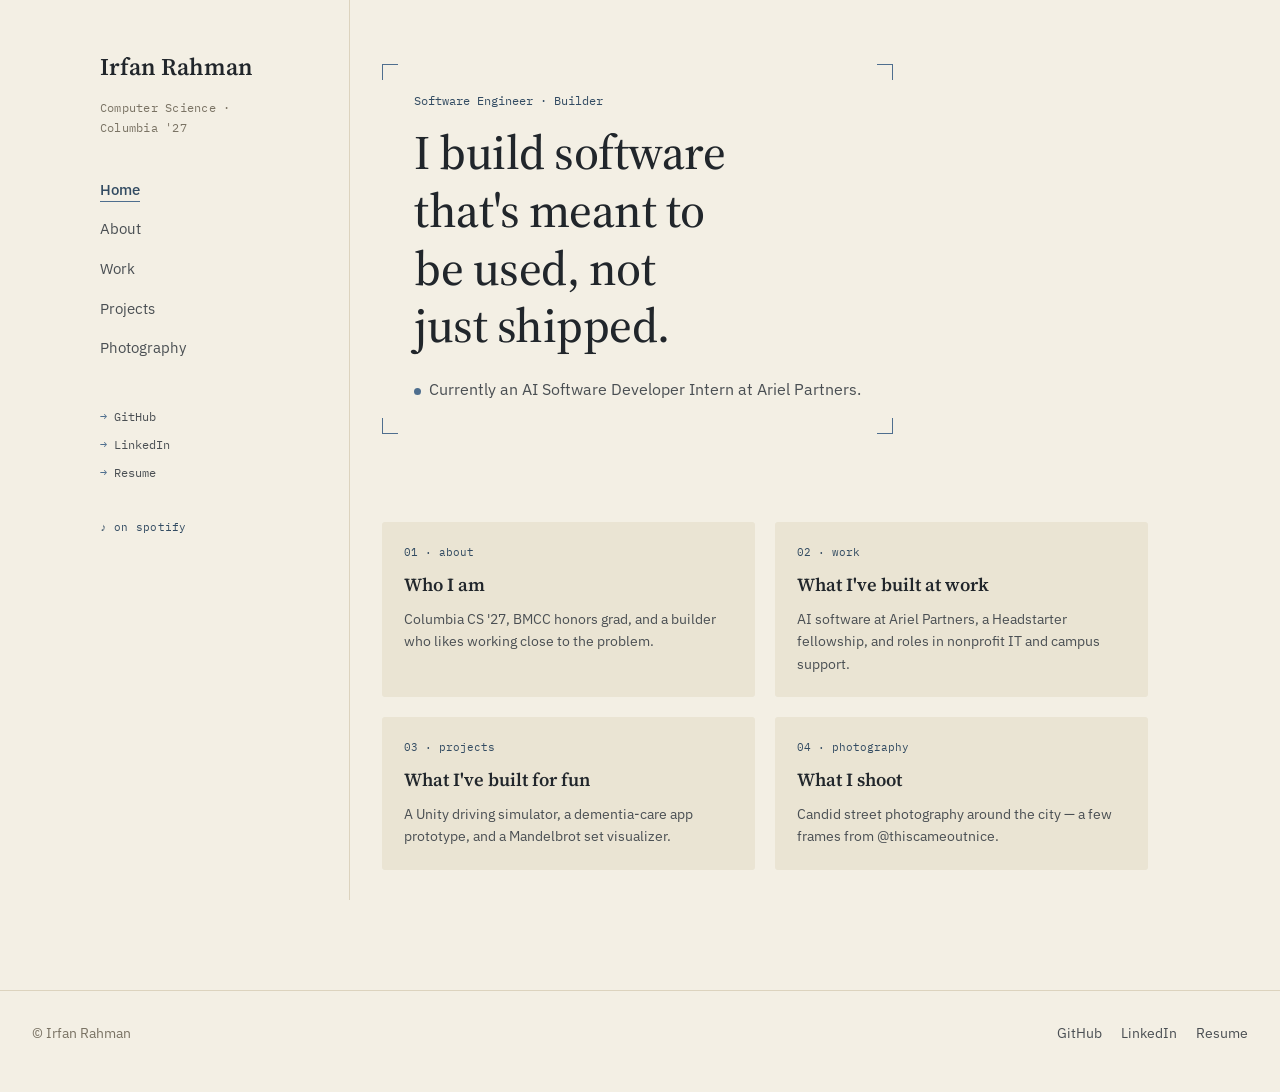
==== commit 8af7a044: "Add real Spotify embed player for Sweater Weather" ====
--- a/index.html
+++ b/index.html
@@ -36,18 +36,7 @@
 
     <div class="now-playing">
       <p class="np-label">♪ on spotify</p>
-      <div class="np-card">
-        <div class="np-art" aria-hidden="true"></div>
-        <p class="np-track">Family Ties</p>
-        <p class="np-artist">Baby Keem, Kendrick Lamar</p>
-        <div class="np-actions">
-          <a class="np-play" href="https://open.spotify.com/search/Family%20Ties%20Baby%20Keem" target="_blank" rel="noopener">
-            <svg viewBox="0 0 24 24" width="10" height="10" fill="currentColor"><path d="M8 5v14l11-7z"/></svg>
-            Play
-          </a>
-          <a class="np-link" href="https://open.spotify.com/search/Family%20Ties%20Baby%20Keem" target="_blank" rel="noopener">Spotify ↗</a>
-        </div>
-      </div>
+      <iframe data-testid="embed-iframe" style="border-radius:8px" src="https://open.spotify.com/embed/track/36pMQRacz9p99OevARrvVs?utm_source=generator&theme=0" width="100%" height="152" frameBorder="0" allowfullscreen="" allow="autoplay; clipboard-write; encrypted-media; fullscreen; picture-in-picture" loading="lazy"></iframe>
     </div>
   </aside>
 
--- a/styles.css
+++ b/styles.css
@@ -102,9 +102,6 @@
 
 .now-playing{
   margin-top:36px;
-  padding:14px;
-  background:var(--paper-raised);
-  border-radius:var(--radius);
 }
 .np-label{
   font-family:'IBM Plex Mono', monospace;
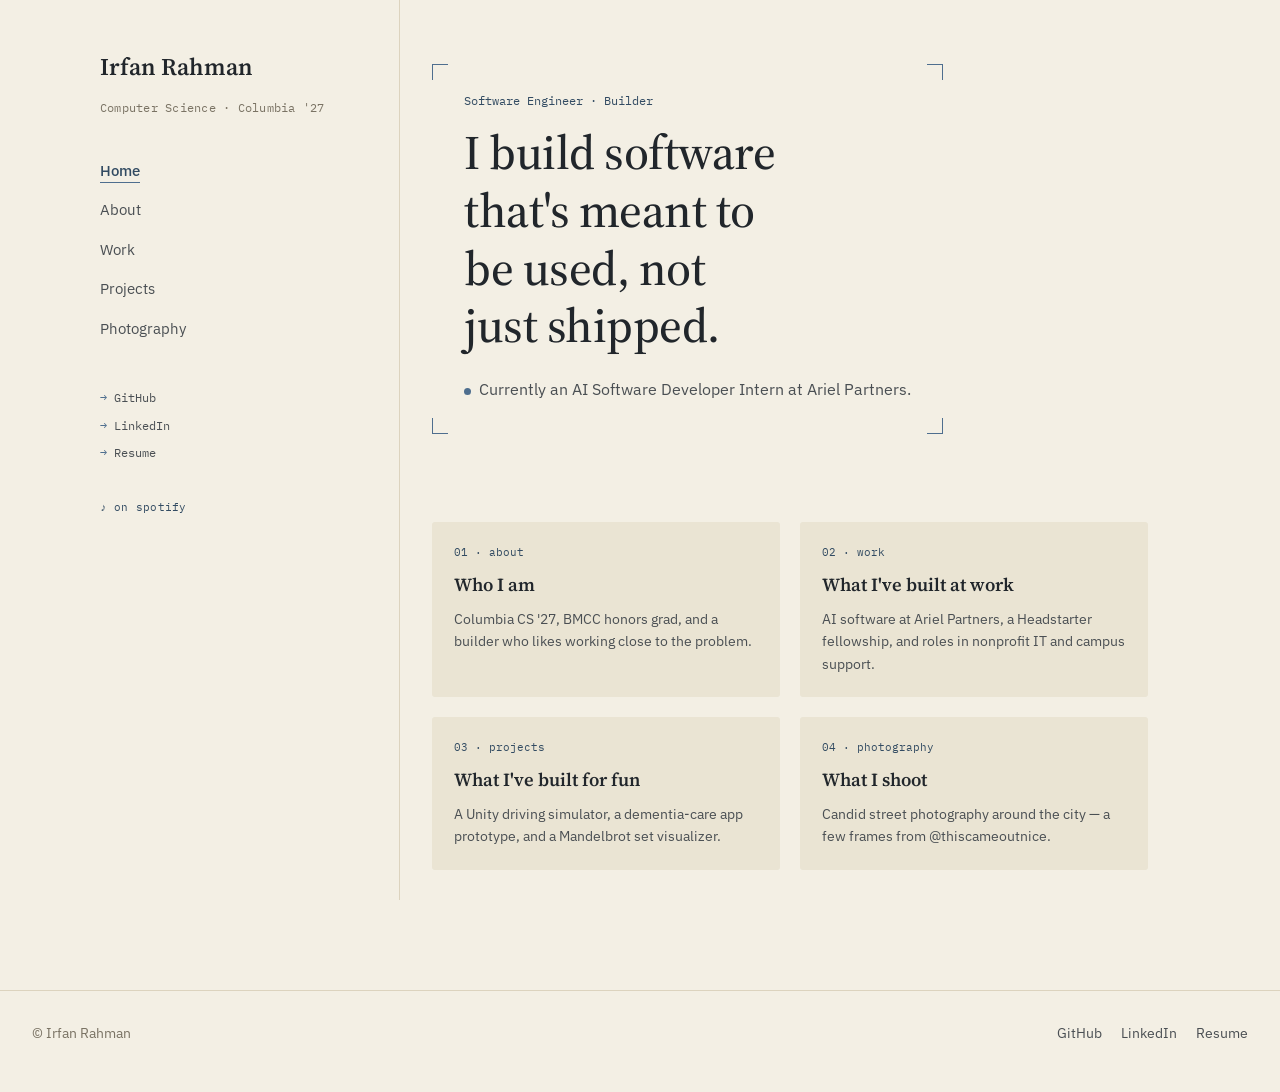
==== commit a9269a46: "Add real Spotify embed player for Pistol 2nd time" ====
--- a/index.html
+++ b/index.html
@@ -36,7 +36,7 @@
 
     <div class="now-playing">
       <p class="np-label">♪ on spotify</p>
-      <iframe data-testid="embed-iframe" style="border-radius:8px" src="https://open.spotify.com/embed/track/36pMQRacz9p99OevARrvVs?utm_source=generator&theme=0" width="100%" height="152" frameBorder="0" allowfullscreen="" allow="autoplay; clipboard-write; encrypted-media; fullscreen; picture-in-picture" loading="lazy"></iframe>
+      <iframe data-testid="embed-iframe" style="border-radius:12px" src="https://open.spotify.com/embed/track/36pMQRacz9p99OevARrvVs?utm_source=generator" width="100%" height="152" frameBorder="0" allowfullscreen="" allow="autoplay; clipboard-write; encrypted-media; fullscreen; picture-in-picture" loading="lazy"></iframe>
     </div>
   </aside>
 
--- a/styles.css
+++ b/styles.css
@@ -35,7 +35,7 @@
 
 .layout{
   display:grid;
-  grid-template-columns:250px 1fr;
+  grid-template-columns:300px 1fr;
   max-width:1080px;
   margin:0 auto;
   min-height:100vh;
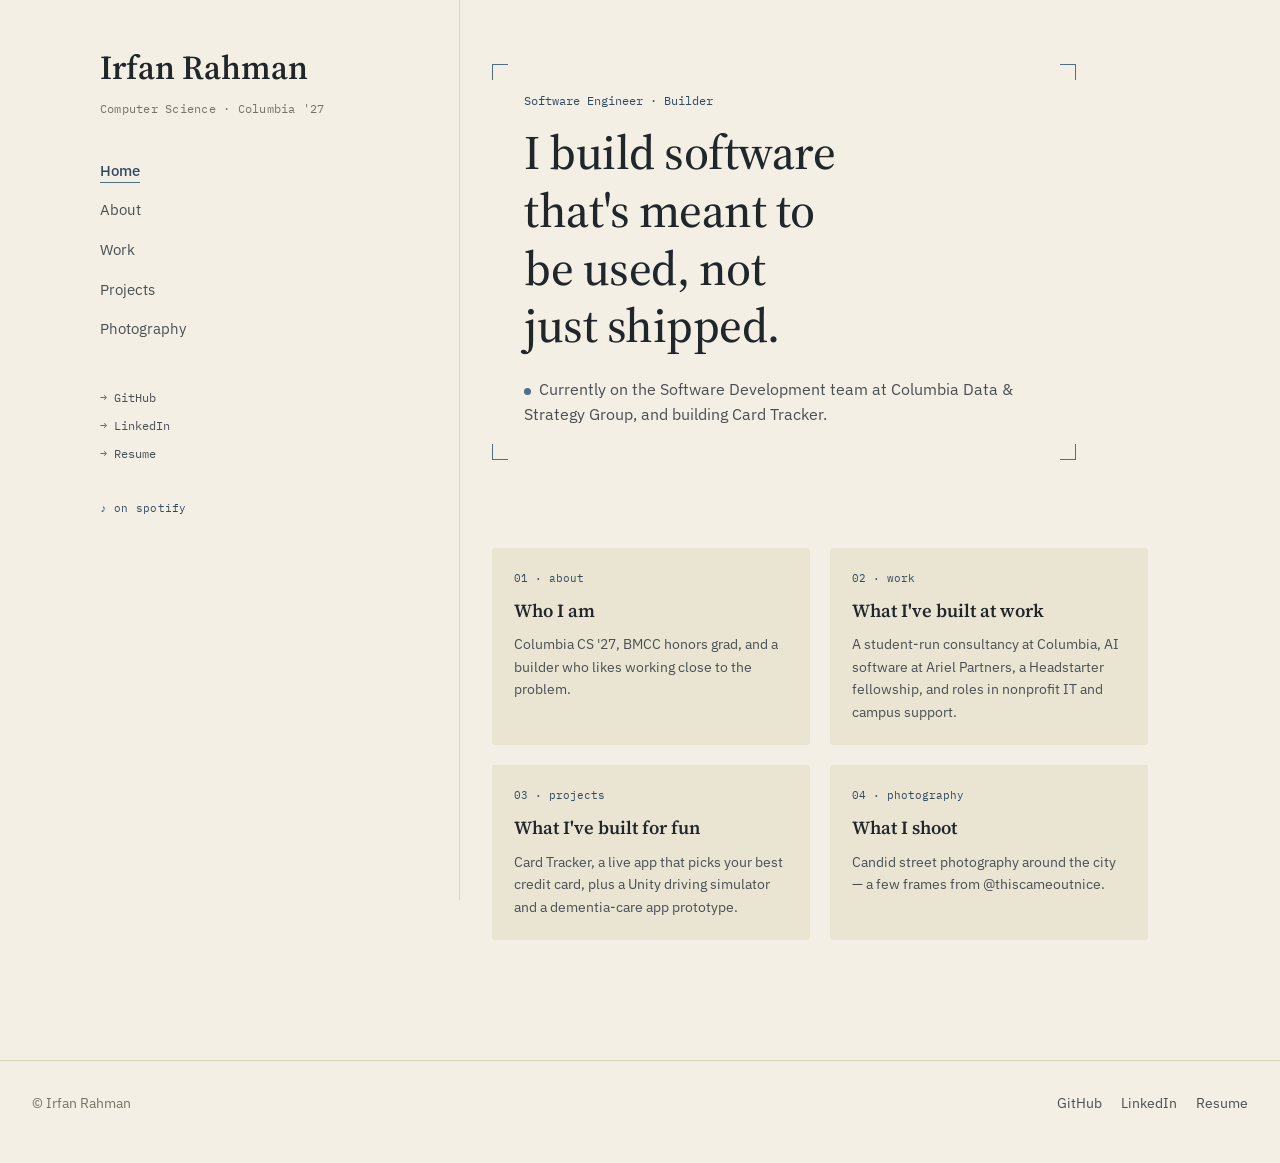
==== commit c1a983bb: "Add Card Tracker, update work history, match resume details" ====
--- a/index.html
+++ b/index.html
@@ -30,7 +30,7 @@
 
     <div class="side-links">
       <a href="https://github.com/irfanrahman1" target="_blank" rel="noopener">GitHub</a>
-      <a href="https://www.linkedin.com/in/irfan-rahman-897496257/" target="_blank" rel="noopener">LinkedIn</a>
+      <a href="https://www.linkedin.com/in/irfanrahman1/" target="_blank" rel="noopener">LinkedIn</a>
       <a href="https://docs.google.com/document/d/1LrgVI15RFhtCKLYKaIJcK_rp11XRAM_73-4OXpRowz0/edit?usp=sharing" target="_blank" rel="noopener">Resume</a>
     </div>
 
@@ -49,7 +49,7 @@
         <span class="vf-corner vf-br"></span>
         <p class="eyebrow">Software Engineer · Builder</p>
         <h1>I build software that's meant to be used, not just shipped.</h1>
-        <p class="status"><span class="dot" aria-hidden="true"></span>Currently an AI Software Developer Intern at Ariel Partners.</p>
+        <p class="status"><span class="dot" aria-hidden="true"></span>Currently on the Software Development team at Columbia Data &amp; Strategy Group, and building Card Tracker.</p>
       </div>
     </section>
 
@@ -63,12 +63,12 @@
         <a class="teaser" href="work.html">
           <p class="t-label">02 · work</p>
           <h3>What I've built at work</h3>
-          <p>AI software at Ariel Partners, a Headstarter fellowship, and roles in nonprofit IT and campus support.</p>
+          <p>A student-run consultancy at Columbia, AI software at Ariel Partners, a Headstarter fellowship, and roles in nonprofit IT and campus support.</p>
         </a>
         <a class="teaser" href="projects.html">
           <p class="t-label">03 · projects</p>
           <h3>What I've built for fun</h3>
-          <p>A Unity driving simulator, a dementia-care app prototype, and a Mandelbrot set visualizer.</p>
+          <p>Card Tracker, a live app that picks your best credit card, plus a Unity driving simulator and a dementia-care app prototype.</p>
         </a>
         <a class="teaser" href="photography.html">
           <p class="t-label">04 · photography</p>
@@ -84,7 +84,7 @@
   <span>© Irfan Rahman</span>
   <div>
     <a href="https://github.com/irfanrahman1" target="_blank" rel="noopener">GitHub</a>
-    <a href="https://www.linkedin.com/in/irfan-rahman-897496257/" target="_blank" rel="noopener">LinkedIn</a>
+    <a href="https://www.linkedin.com/in/irfanrahman1/" target="_blank" rel="noopener">LinkedIn</a>
     <a href="https://docs.google.com/document/d/1LrgVI15RFhtCKLYKaIJcK_rp11XRAM_73-4OXpRowz0/edit?usp=sharing" target="_blank" rel="noopener">Resume</a>
   </div>
 </footer>
--- a/styles.css
+++ b/styles.css
@@ -35,7 +35,7 @@
 
 .layout{
   display:grid;
-  grid-template-columns:300px 1fr;
+  grid-template-columns:360px 1fr;
   max-width:1080px;
   margin:0 auto;
   min-height:100vh;
@@ -47,7 +47,7 @@
   top:0;
   align-self:start;
   height:100vh;
-  padding:48px 28px 32px 0;
+  padding:48px 20px 32px 0;
   display:flex;
   flex-direction:column;
   border-right:1px solid var(--line);
@@ -55,9 +55,10 @@
 
 .mark{
   font-family:'Source Serif 4', serif;
-  font-size:1.5rem;
-  font-weight:600;
-  margin:0 0 2px;
+  font-size:2.1rem;
+  font-weight:600;
+  line-height:1.15;
+  margin:0 0 6px;
   text-decoration:none;
   color:var(--ink);
   display:block;
@@ -434,7 +435,6 @@
   }
   nav ul{display:flex; flex-wrap:wrap; gap:4px 18px; margin-bottom:20px;}
   nav li{margin-bottom:0;}
-  .now-playing{display:none;}
   main{padding:40px 24px 60px;}
   h1{font-size:2rem;}
   .page-title{font-size:1.8rem;}
